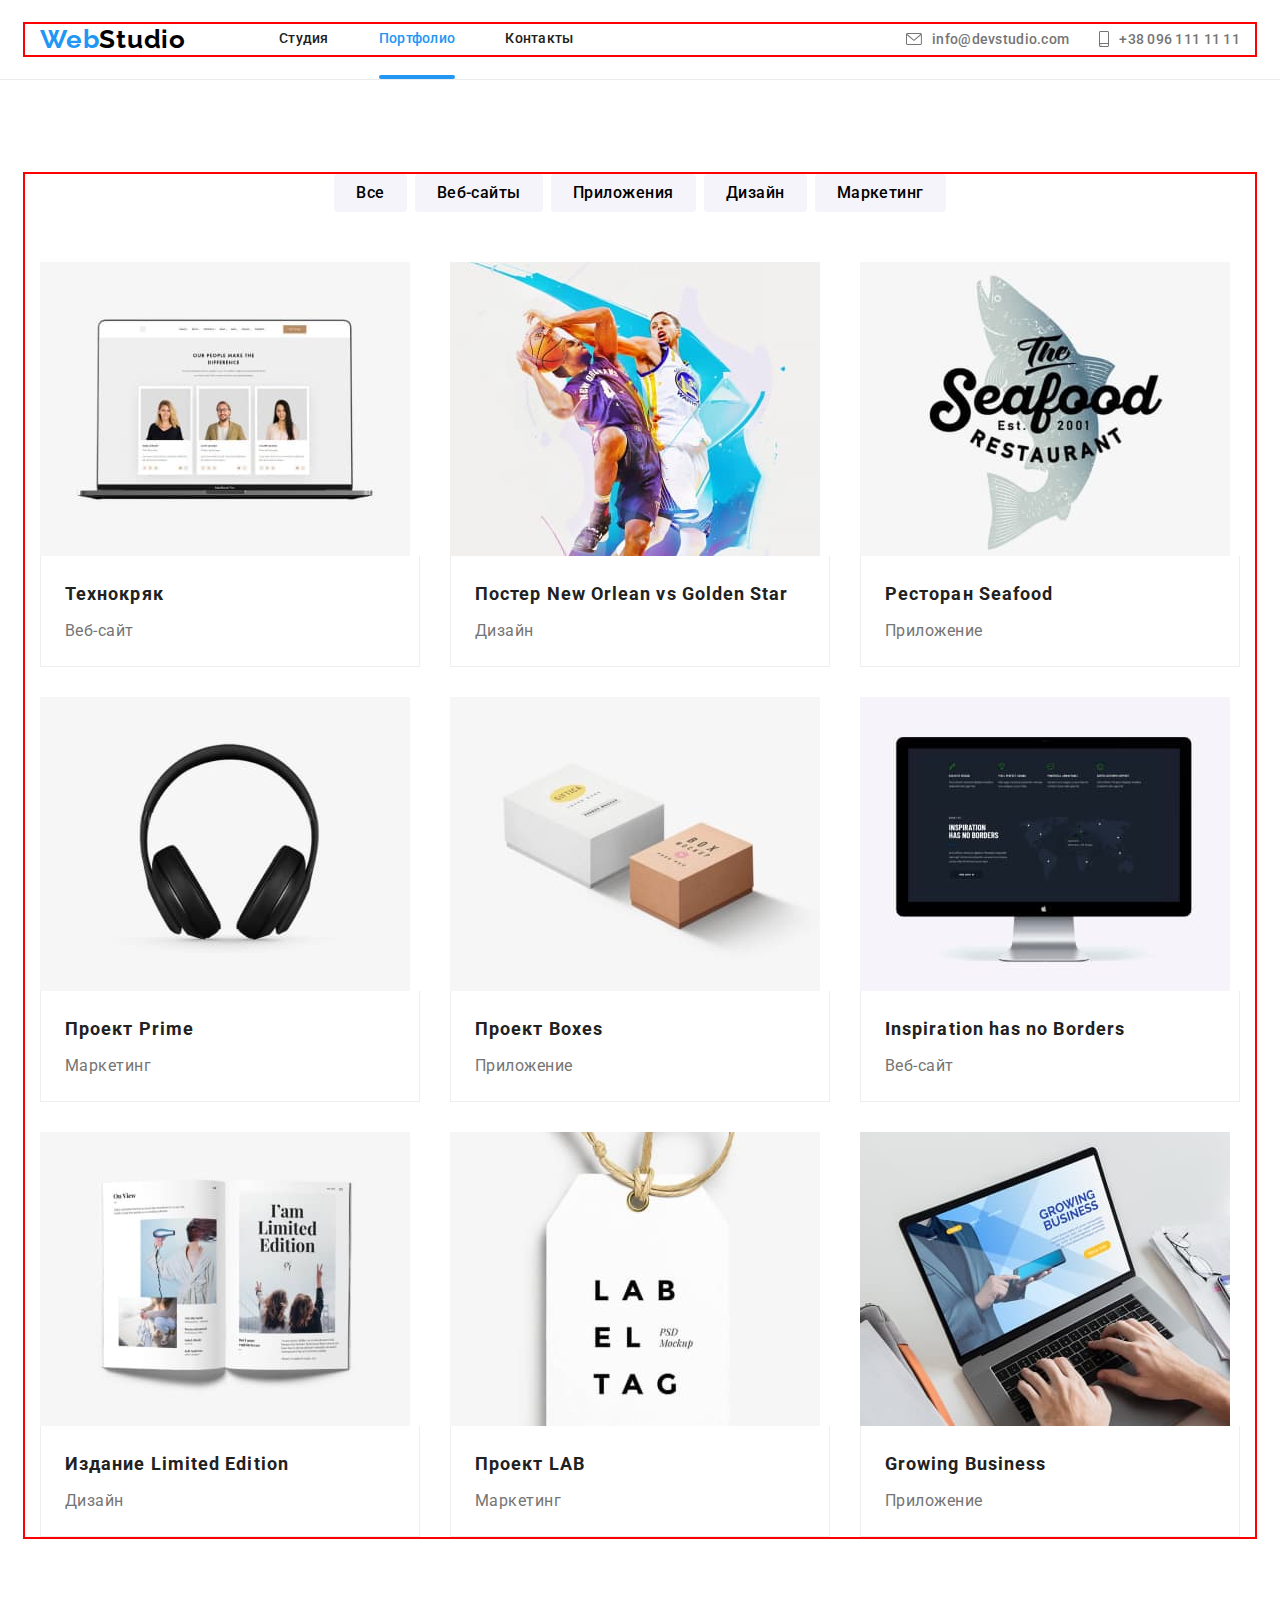
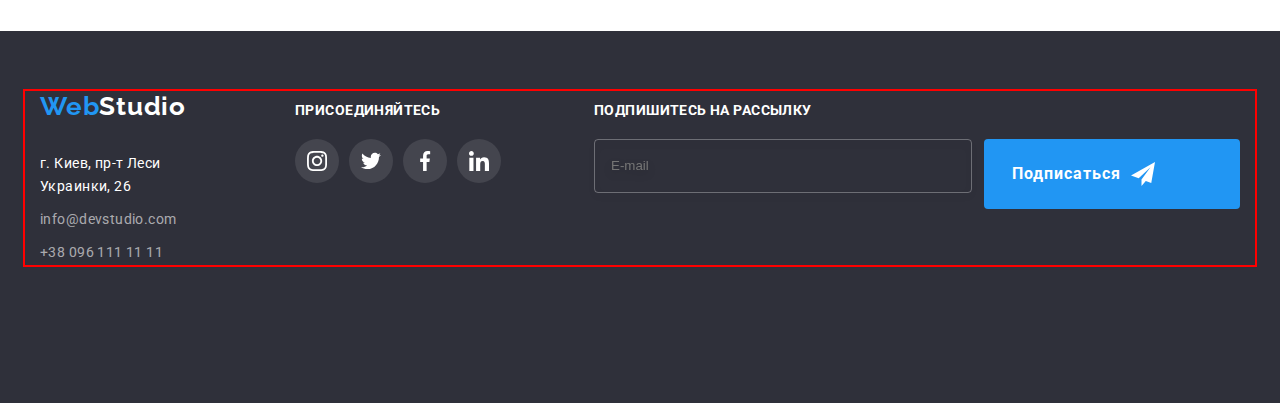
==== portfolio.html @ 2271aadd "mentor" ====
<!DOCTYPE html>
<html lang="ru">
  <head>
    <meta charset="UTF-8" />
    <meta http-equiv="X-UA-Compatible" content="IE=edge" />
    <meta name="viewport" content="width=device-width, initial-scale=1.0" />
    <title>Portfolio</title>
    <link rel="preconnect" href="https://fonts.googleapis.com" />
    <link rel="preconnect" href="https://fonts.gstatic.com" crossorigin />
    <link
      href="https://fonts.googleapis.com/css2?family=Roboto:wght@400;500;700;900&display=swap"
      rel="stylesheet"
    />
    <link
      href="https://fonts.googleapis.com/css2?family=Raleway:wght@700&display=swap"
      rel="stylesheet"
    />
    <link
      rel="stylesheet"
      href="https://cdnjs.cloudflare.com/ajax/libs/modern-normalize/1.1.0/modern-normalize.min.css"
      integrity="sha512-wpPYUAdjBVSE4KJnH1VR1HeZfpl1ub8YT/NKx4PuQ5NmX2tKuGu6U/JRp5y+Y8XG2tV+wKQpNHVUX03MfMFn9Q=="
      crossorigin="anonymous"
      referrerpolicy="no-referrer"
    />
    <link rel="stylesheet" href="./css/main.min.css" />
  </head>

  <body>
    <!-- - - - - - - - - - H E A D E R - - - - - - - - - - -->
    <header class="page-header">
      <div class="container page-header__wrap">
        <a href="" class="link logo page-header__logo">
          Web<span class="page-header__logo--second-color">Studio</span>
        </a>
        <nav class="navigation">
          <ul class="list navigation__list">
            <li class="navigation__list-item">
              <a class="link navigation__link" href="./index.html">Студия</a>
            </li>
            <li class="navigation__list-item">
              <a class="link navigation__link link--current" href="#">Портфолио</a>
            </li>
            <li class="navigation__list-item">
              <a class="link navigation__link" href="">Контакты</a>
            </li>
          </ul>
        </nav>
    
        <ul class="list contact__list">
          <li class="contact__item">
            <a class="link contact__link" href="mailto:info@devstudio.com">
              <svg class="contact__icon" width="16" height="12">
                <use href="./images/icons.svg#envelope-hover"></use>
              </svg>
              info@devstudio.com</a>
          </li>
          <li class="contact__item">
            <a class="link contact__link" href="tel:+380961111111">
              <svg class="contact__icon" width="10" height="16">
                <use href="./images/icons.svg#smartphone"></use>
              </svg>
              +38 096 111 11 11</a>
          </li>
        </ul>
      </div>
    </header>

    <!-- - - - - - - - - - M A I N  C O N T E N T - - - - - - - -  -->

    <main>
       <section class="section">
        <div class="container">
          <h1 class="visually-hidden">Наши проекты</h1>

          <!-- Фильтр -->

          <ul class="list filter filter__position">
            <li class="filter__item">
              <button class="filter__button" type="button">Все</button>
            </li>
            <li class="filter__item">
              <button class="filter__button" type="button">Веб-сайты</button>
            </li>
            <li class="filter__item">
              <button class="filter__button" type="button">Приложения</button>
            </li>
            <li class="filter__item">
              <button class="filter__button" type="button">Дизайн</button>
            </li>
            <li class="filter__item">
              <button class="filter__button" type="button">Маркетинг</button>
            </li>
          </ul>

          <!-- Портфолио -->

          <h2 class="visually-hidden">Портфолио</h2>
          <ul class="list portfolio">
            <li class="portfolio__item">
              <a class="link portfolio__link" href="">
                <div class="portfolio__thumb">
                  <img
                    class="portfolio__img"
                    src="./images/img1-port1.jpg"
                    alt="ноутбук"
                    width="370"
                    height="294"
                  />
                  <p class="portfolio__overlay">
                    "Технокряк это современная площадка распространения
                    коронавируса. Компании используют эту платформу для
                    цифрового шпионажа и атак на защищённые сервера
                    конкурентов."
                  </p>
                </div>

                <div class="portfolio__meta">
                  <h3 class="portfolio__tittle">Технокряк</h3>
                  <p class="portfolio__text">Веб-сайт</p>
                </div>
              </a>
            </li>
            <li class="portfolio__item">
              <a class="link portfolio__link" href="">
                <div class="portfolio__thumb">
                  <img
                    class="portfolio__img"
                    src="./images/img2-port.jpg"
                    alt="два баскетболиста"
                    width="370"
                    height="294"
                  />
                  <p class="portfolio__overlay">
                    "Технокряк это современная площадка распространения
                    коронавируса. Компании используют эту платформу для
                    цифрового шпионажа и атак на защищённые сервера
                    конкурентов."
                  </p>
                </div>
                <div class="portfolio__meta">
                  <h3 class="portfolio__tittle">
                    Постер <span lang="en">New Orlean vs Golden Star</span>
                  </h3>
                  <p class="portfolio__text">Дизайн</p>
                </div>
              </a>
            </li>
            <li class="portfolio__item">
              <a class="link portfolio__link" href="">
                <div class="portfolio__thumb">
                  <img
                    class="portfolio__img"
                    src="./images/img3-port.jpg"
                    alt="логотип ресторана"
                    width="370"
                    height="294"
                  />
                  <p class="portfolio__overlay">
                    "Технокряк это современная площадка распространения
                    коронавируса. Компании используют эту платформу для
                    цифрового шпионажа и атак на защищённые сервера
                    конкурентов."
                  </p>
                </div>
                <div class="portfolio__meta">
                  <h3 class="portfolio__tittle">
                    Ресторан <span lang="en">Seafood</span>
                  </h3>
                  <p class="portfolio__text">Приложение</p>
                </div>
              </a>
            </li>
            <li class="portfolio__item">
              <a class="link portfolio__link" href="">
                <div class="portfolio__thumb">
                  <img
                    class="portfolio__img"
                    src="./images/img4-port.jpg"
                    alt="наушники"
                    width="370"
                    height="294"
                  />
                  <p class="portfolio__overlay">
                    "Технокряк это современная площадка распространения
                    коронавируса. Компании используют эту платформу для
                    цифрового шпионажа и атак на защищённые сервера
                    конкурентов."
                  </p>
                </div>
                <div class="portfolio__meta">
                  <h3 class="portfolio__tittle">
                    Проект <span lang="en">Prime</span>
                  </h3>
                  <p class="portfolio__text">Маркетинг</p>
                </div>
              </a>
            </li>
            <li class="portfolio__item">
              <a class="link portfolio__link" href="">
                <div class="portfolio__thumb">
                  <img
                    class="portfolio__img"
                    src="./images/img5-port.jpg"
                    alt="две коробки"
                    width="370"
                    height="294"
                  />
                  <p class="portfolio__overlay">
                    "Технокряк это современная площадка распространения
                    коронавируса. Компании используют эту платформу для
                    цифрового шпионажа и атак на защищённые сервера
                    конкурентов."
                  </p>
                </div>
                <div class="portfolio__meta">
                  <h3 class="portfolio__tittle">
                    Проект <span lang="en">Boxes</span>
                  </h3>
                  <p class="portfolio__text">Приложение</p>
                </div>
              </a>
            </li>
            <li class="portfolio__item">
              <a class="link portfolio__link" href="">
                <div class="portfolio__thumb">
                  <img
                    class="portfolio__img"
                    src="./images/img6-port.jpg"
                    alt="монитор"
                    width="370"
                    height="294"
                  />
                  <p class="portfolio__overlay">
                    "Технокряк это современная площадка распространения
                    коронавируса. Компании используют эту платформу для
                    цифрового шпионажа и атак на защищённые сервера
                    конкурентов."
                  </p>
                </div>
                <div class="portfolio__meta">
                  <h3 class="portfolio__tittle" lang="en">
                    Inspiration has no Borders
                  </h3>
                  <p class="portfolio__text">Веб-сайт</p>
                </div>
              </a>
            </li>
            <li class="portfolio__item">
              <a class="link portfolio__link" href="">
                <div class="portfolio__thumb">
                  <img
                    class="portfolio__img"
                    src="./images/img7-port.jpg"
                    alt="открытая книга"
                    width="370"
                    height="294"
                  />
                  <p class="portfolio__overlay">
                    "Технокряк это современная площадка распространения
                    коронавируса. Компании используют эту платформу для
                    цифрового шпионажа и атак на защищённые сервера
                    конкурентов."
                  </p>
                </div>
                <div class="portfolio__meta">
                  <h3 class="portfolio__tittle">
                    Издание <span lang="en">Limited Edition</span>
                  </h3>
                  <p class="portfolio__text">Дизайн</p>
                </div>
              </a>
            </li>
            <li class="portfolio__item">
              <a class="link portfolio__link" href="">
                <div class="portfolio__thumb">
                  <img
                    class="portfolio__img"
                    src="./images/img8-port.jpg"
                    alt="картонный лейбл"
                    width="370"
                    height="294"
                  />
                  <p class="portfolio__overlay">
                    "Технокряк это современная площадка распространения
                    коронавируса. Компании используют эту платформу для
                    цифрового шпионажа и атак на защищённые сервера
                    конкурентов."
                  </p>
                </div>
                <div class="portfolio__meta">
                  <h3 class="portfolio__tittle">
                    Проект <span lang="en">LAB</span>
                  </h3>
                  <p class="portfolio__text">Маркетинг</p>
                </div>
              </a>
            </li>
            <li class="portfolio__item">
              <a class="link portfolio__link" href="">
                <div class="portfolio__thumb">
                  <img
                    class="portfolio__img"
                    src="./images/img9-port.jpg"
                    alt="руки работающие на ноутбуке"
                    width="370"
                    height="294"
                  />
                  <p class="portfolio__overlay">
                    "Технокряк это современная площадка распространения
                    коронавируса. Компании используют эту платформу для
                    цифрового шпионажа и атак на защищённые сервера
                    конкурентов."
                  </p>
                </div>
                <div class="portfolio__meta">
                  <h3 class="portfolio__tittle" lang="en">
                    Growing Business
                  </h3>
                  <p class="portfolio__text">Приложение</p>
                </div>
              </a>
            </li>
          </ul>
        </div>
      </section>
    </main>

    <!-- - - - - - - - - - F O O T E R - - - - - - - - - - -->
    <footer class="page-footer">
      <div class="container address-social__wrap">
        <div>
          <a class="link logo page-footer__logo" href="">
            Web<span class="page-footer__logo--second-color">Studio</span></a>
          <address class="address">
            <ul class="list">
              <li class="address__map address__item">
                <a class="link address__link" href="https://goo.gl/maps/CRVdqRHMDYzXewq58" target="_blank"
                  rel="noopener noreferrer">
                  г. Киев, пр-т Леси Украинки, 26</a>
              </li>
              <li class="address__contact address__item">
                <a class="link address__link" href="mailto:info@devstudio.com">info@devstudio.com</a>
              </li>
              <li class="address__contact address__item">
                <a class="link address__link" href="tel:+380961111111">+38 096 111 11 11</a>
              </li>
            </ul>
          </address>
        </div>

        <div class="social social__wrap">
          <h2 class="social__tittle">присоединяйтесь</h2>
          <ul class="list social-list">
            <li class="social-list__item">
              <a href="#" class="social-list__link social__link--footer-bg-color">
                <svg class="social-list__footer-icon" width="20" height="20">
                  <use href="./images/icons.svg#instagram"></use>
                </svg>
              </a>
            </li>
            <li class="social-list__item">
              <a href="#" class="social-list__link social__link--footer-bg-color">
                <svg class="social-list__footer-icon" width="20" height="20">
                  <use href="./images/icons.svg#twitter"></use>
                </svg>
              </a>
            </li>
            <li class="social-list__item">
              <a href="#" class="social-list__link social__link--footer-bg-color">
                <svg class="social-list__footer-icon" width="20" height="20">
                  <use href="./images/icons.svg#facebook"></use>
                </svg>
              </a>
            </li>
            <li class="social-list__item">
              <a href="#" class="social-list__link social__link--footer-bg-color">
                <svg class="social-list__footer-icon" width="20" height="20">
                  <use href="./images/icons.svg#linkedin"></use>
                </svg>
              </a>
            </li>
          </ul>
        </div>
        <div class="newsletter">
          <p class="newsletter__text">Подпишитесь на рассылку</p>
          <form action="#">
            <div class="newsletter__wrap">
              <input
                type="text"
                class="newsletter__input"
                name="footer-email"
                placeholder="E-mail"
              />
              <div class="newsletter__link-container">
                <a href="" class="link newsletter__link">
                  Подписаться
                  <svg class="newsletter__icon" width="24" height="24">
                    <use href="./images/icons.svg#icon-send"></use>
                  </svg>
                </a>
              </div>
            </div>
          </form>
        </div>
      </div>
    </footer>
  </body>
</html>
---- css/main.min.css ----
:root{--title-text-color: #212121;--main-text-color: #757575;--second-text-color: #ffffff;--accent-color: #2196f3}h1,h2,h3,h4,h5,h6,p{margin:0}ul{margin:0;padding:0}body{margin:0;padding:0;color:var(--main-text-color);font-family:"Roboto", sans-serif}.container{padding:0px 15px;margin:0 auto;width:100%;outline:2px solid red}@media screen and (min-width: 480px){.container{width:480px}}@media screen and (min-width: 768px){.container{width:768px}}@media screen and (min-width: 1200px){.container{width:1200px}}.list{list-style:none}.link{text-decoration:none}.section{padding:94px 0}.visually-hidden{position:absolute;width:1px;height:1px;margin:-1px;border:0;padding:0;white-space:nowrap;clip-path:inset(100%);clip:rect(0 0 0 0);overflow:hidden}.page-header{border-bottom:1px solid #ececec;padding-top:24px;padding-bottom:24px}@media screen and (min-width: 768px){.page-header__logo{margin-right:88px}}@media screen and (min-width: 1200px){.page-header__logo{margin-right:93px}}.page-header__logo--second-color{color:#000000}.navigation{display:none}@media screen and (min-width: 768px){.navigation{display:block}}.navigation__list{display:flex}.page-header__wrap{display:flex;align-items:center;justify-content:space-between}.navigation__link{display:flex;font-style:normal;font-weight:500;font-size:14px;line-height:1.14;letter-spacing:0.02em;color:var(--title-text-color);transition-property:color;transition-duration:250ms;transition-timing-function:cubic-bezier(0.4, 0, 0.2, 1)}.navigation__link:hover,.navigation__link:focus{color:var(--accent-color)}.link--current{position:relative;color:var(--accent-color)}.link--current::after{position:absolute;display:inline-block;content:"";width:100%;height:4px;top:44px;background-color:var(--accent-color);border-radius:2px}.navigation__list-item{margin-right:50px}.navigation__list-item:last-child{margin-right:0}.navigation__list-item:last-child:focus{color:var(--accent-color)}.contact__list{display:none;margin-left:auto}@media screen and (min-width: 768px){.contact__list{display:block}}@media screen and (min-width: 1200px){.contact__list{display:flex}}.contact__link{display:flex;align-items:center;font-style:normal;font-weight:500;font-size:14px;line-height:1.4;letter-spacing:0.02em;color:var(--main-text-color);fill:var(--main-text-color);transition-property:color, fill;transition-duration:250ms;transition-timing-function:cubic-bezier(0.4, 0, 0.2, 1)}.contact__link:hover,.contact__link:focus{fill:var(--accent-color);color:var(--accent-color)}@media screen and (min-width: 768px) and (max-width: 1199px){.contact__item:not(:last-child){margin-bottom:12px}}@media screen and (min-width: 1200px){.contact__item:not(:last-child){margin-right:30px}}.contact__icon{margin-right:10px}@media screen and (min-width: 768px){.page-header__button{display:none}}.hero{height:600px;max-width:1600px;margin:auto;background-image:linear-gradient(0deg, rgba(0,0,0,0.2), rgba(0,0,0,0.2)),url(../images/background.jpg);background-color:#c4c4c4;background-repeat:no-repeat;background-position:center;background-size:cover;padding-top:200px;padding-bottom:200px}.hero__tittle{font-weight:900;font-size:44px;line-height:1.36;text-align:center;letter-spacing:0.06em;text-transform:uppercase;color:var(--second-text-color)}.hero__button{display:block;margin:30px auto 0;padding:10px 32px;min-width:200px;font-family:inherit;font-weight:700;font-size:16px;line-height:1.87;align-items:center;text-align:center;letter-spacing:0.06em;background:#2196f3;color:var(--second-text-color);cursor:pointer;border-radius:4px;border-color:transparent}.values{padding-bottom:0}@media screen and (min-width: 768px){.values__list{margin-top:-30px;margin-left:-30px;display:flex;flex-wrap:wrap}}@media screen and (max-width: 767px){.values__item:not(:last-child){margin-bottom:30px}}@media screen and (min-width: 768px){.values__item{margin-top:30px;margin-left:30px;flex-basis:calc(100% / 2 - 30px)}}@media screen and (min-width: 1200px){.values__item{flex-basis:calc(100% / 4 - 30px)}}.values__icon-container{display:flex;justify-content:center;align-items:center;width:100%;height:120px;margin-bottom:30px;background-color:#f5f4fa;border-radius:4px}.values__item-tittle{margin-bottom:10px;font-weight:700;font-size:14px;line-height:1.14;letter-spacing:0.03em;text-transform:uppercase;color:var(--title-text-color)}.values__text{font-size:14px;line-height:1.71;letter-spacing:0.03em;color:var(--main-text-color)}.about__img{display:block}.about__tittle{margin:0 auto 50px}.about__list{display:flex}.about__list .about__item+.about__item{margin-left:30px}.about__thumb{position:relative}.about__tittle-wrap{position:absolute;width:370px;height:70px;bottom:0;background-color:rgba(47,48,58,0.8)}.about__item-tittle{margin:27px auto;font-weight:700;font-size:14px;line-height:1.14;text-align:center;letter-spacing:0.03em;text-transform:uppercase;color:#ffffff}.team{background:#f5f4fa}.team__tittle{margin:0 auto 50px}.team__list{display:flex}.team__list .team__item+.team__item{margin-left:30px}.team__item{border-bottom:1px solid transparent;border-radius:0 0 4px 4px;background:#ffffff;box-shadow:0px 1px 3px rgba(0,0,0,0.12),0px 1px 1px rgba(0,0,0,0.14),0px 2px 1px rgba(0,0,0,0.2)}.team__img{display:block}.team__item-tittle{margin-bottom:10px;font-weight:500;font-size:16px;line-height:1.18;text-align:center;letter-spacing:0.03em;color:var(--title-text-color)}.team__meta-wrap{padding-top:30px;padding-bottom:30px}.team__item-text{margin-bottom:16px;font-size:16px;line-height:1.18;text-align:center;letter-spacing:0.03em;color:var(--main-text-color)}.social-list__link:hover,.social-list__link:focus{background-color:var(--accent-color);fill:#ffffff}.social-list__team-icon{fill:#afb1b8}.social-list__link:hover .social-list__team-icon,.social-list__link:focus .social-list__team-icon{fill:#ffffff}.clients__tittle{margin:0 auto 50px}.clients__list{display:flex;flex-wrap:wrap;margin:-15px}.clients__item{flex-basis:calc(100% / 2 - 30px);height:92px;margin:15px}@media screen and (min-width: 768px){.clients__item{flex-basis:calc(100% / 3 - 30px)}}@media screen and (min-width: 1200px){.clients__item{flex-basis:calc(100% / 6 - 30px)}}.clients__link{display:flex;justify-content:center;align-items:center;width:100%;height:100%;border:1px solid #afb1b8;border-radius:4px;fill:#afb1b8;transition-property:fill, border-color;transition-duration:250ms;transition-timing-function:cubic-bezier(0.4, 0, 0.2, 1)}.clients__link:hover,.clients__link:focus{border-color:var(--accent-color);fill:var(--accent-color)}.page-footer{padding:60px 0;height:252px;background-color:#2f303a}.page-footer__logo{margin-bottom:30px}.page-footer__logo--second-color{color:var(--second-text-color)}.address{font-style:normal}.address-social__wrap{display:flex;align-items:baseline}.address__link{color:inherit}.address__map{font-weight:normal;font-size:14px;line-height:1.71;letter-spacing:0.03em;color:var(--second-text-color)}.address__contact{font-weight:normal;font-size:14px;line-height:1.71;letter-spacing:0.03em;color:rgba(255,255,255,0.6)}.address__item:not(:last-child){margin-bottom:9px}.social__wrap{margin-left:70px;margin-right:93px}.social__tittle{margin-bottom:20px;font-weight:700;font-size:14px;line-height:1.14;letter-spacing:0.03em;text-transform:uppercase;color:var(--second-text-color)}.social-list__link:hover,.social-list__link:focus{background-color:var(--accent-color)}.social__link--footer-bg-color{background-color:rgba(255,255,255,0.1)}.social-list__footer-icon{fill:#ffffff}.newsletter__text{margin-bottom:20px;font-weight:700;font-size:14px;line-height:1.14;letter-spacing:0.03em;text-transform:uppercase;color:var(--second-text-color)}.newsletter__wrap{display:flex}.newsletter__input{width:358px;height:50px;padding-left:16px;color:var(--second-text-color);border:1px solid rgba(255,255,255,0.3);filter:drop-shadow(0px 4px 4px rgba(0,0,0,0.15));border-radius:4px;background-color:transparent;outline:none}.newsletter__input:focus{border-color:var(--accent-color)}.newsletter__input:focus::placeholder{font-size:16px;line-height:1.25;color:rgba(255,255,255,0.6)}.newsletter__link{display:flex;align-items:center;width:200px;height:50px;padding:10px 28px;margin-left:12px;transition:transform 250ms cubic-bezier(0.4, 0, 0.2, 1);font-weight:bold;font-size:16px;line-height:1.87px;letter-spacing:0.06em;color:var(--second-text-color);background:var(--accent-color);border-radius:4px;border-color:transparent;cursor:pointer}.newsletter__link:hover,.newsletter__link:focus{box-shadow:0px 4px 4px rgba(0,0,0,0.15);border-color:var(--accent-color)}.newsletter__icon{fill:#ffffff;margin-left:10px}.backdrop{position:fixed;top:0;left:0;min-width:100%;min-height:100%;background-color:rgba(0,0,0,0.2);transition:opacity 250ms cubic-bezier(0.4, 0, 0.2, 1),visibility 250ms cubic-bezier(0.4, 0, 0.2, 1)}.modal{position:absolute;left:50%;top:50%;width:528px;min-height:581px;padding:40px;background-color:#ffffff;box-shadow:0px 1px 3px rgba(0,0,0,0.12),0px 1px 1px rgba(0,0,0,0.14),0px 2px 1px rgba(0,0,0,0.2);border-radius:4px;transition:transform 250ms cubic-bezier(0.4, 0, 0.2, 1);transform:translate(-50%, -50%)}.is-hidden{visibility:hidden;opacity:0;pointer-events:none}.backdrop.is-hidden .modal{transform:scale(-0.5);transition:transform 250ms cubic-bezier(0.4, 0, 0.2, 1)}.modal__close-button{position:absolute;top:8px;right:8px;display:flex;align-items:center;justify-content:center;width:30px;height:30px;border:1px solid rgba(0,0,0,0.1);border-radius:50%;background-color:transparent;cursor:pointer;transition-property:fill;transition-duration:250ms;transition-timing-function:cubic-bezier(0.4, 0, 0.2, 1)}.modal__close-button:hover .modal__close-icon,.modal__close-button:focus .modal__close-icon{fill:var(--accent-color)}.modal__tittle{margin-bottom:12px;font-weight:700;font-size:20px;line-height:1.15;text-align:center;letter-spacing:0.03em;color:var(--title-text-color)}.modal__field-wrap{margin-bottom:10px}.modal__input{width:100%;height:40px;padding:0 10px 0 42px;border:1px solid rgba(33,33,33,0.2);border-radius:4px;font-size:12px;line-height:1.16;letter-spacing:0.01em;color:var(--main-text-color);outline:none;transition:border-color 250ms cubic-bezier(0.4, 0, 0.2, 1)}.modal__input:focus{border-color:var(--accent-color)}.modal__input:focus+.modal__input-icon{fill:var(--accent-color)}.modal__input-wrap{position:relative}.modal__label{display:block;margin-bottom:4px;font-size:12px;line-height:1.16;letter-spacing:0.01em;color:var(--main-text-color)}.modal__input-icon{position:absolute;display:block;top:50%;left:15px;transform:translateY(-50%);transition:fill 250ms cubic-bezier(0.4, 0, 0.2, 1)}.modal__comments{height:120px;width:100%;margin-bottom:10px;padding:12px 16px;border:1px solid rgba(33,33,33,0.2);border-radius:4px;resize:none;outline:none;transition:border-color 250ms cubic-bezier(0.4, 0, 0.2, 1)}.modal__comments:focus{border-color:var(--accent-color)}.modal__comments::placeholder{font-size:12px;line-height:1.16;letter-spacing:0.01em;color:rgba(117,117,117,0.5)}.modal__checkbox-wrap{display:flex;align-items:center;justify-content:center}.modal__checkbox:focus+.modal__checkbox-text .modal__custom-checkbox{border-color:var(--accent-color)}.modal__custom-checkbox{display:flex;align-items:center;justify-content:center;margin-right:8px;width:16px;height:15px;border:2px solid var(--title-text-color);border-radius:2px}.modal__custom-icon{fill:var(--second-text-color)}.modal__checkbox-text{display:flex;align-items:center;justify-content:center;font-size:14px;line-height:1.71px;letter-spacing:0.03em;color:var(--main-text-color)}.modal__checkbox:checked+.modal__checkbox-text .modal__custom-checkbox{background-color:var(--accent-color);border:none}.modal__policy-link{cursor:pointer;color:var(--accent-color)}.modal__submit-button{display:block;width:200px;height:50px;padding:0 10px;margin:30px auto 0;font-weight:700;font-size:16px;line-height:1.87;text-align:center;letter-spacing:0.06em;color:var(--second-text-color);background:var(--accent-color);border-color:transparent;cursor:pointer;border-radius:4px;transition:background-color 250ms cubic-bezier(0.4, 0, 0.2, 1),box-shadow 250ms cubic-bezier(0.4, 0, 0.2, 1)}.modal__submit-button:hover,.modal__submit-button:focus{box-shadow:0px 4px 4px rgba(0,0,0,0.15)}.filter{display:flex;justify-content:center}.filter .filter__item+.filter__item{margin-left:8px}.filter__position{margin-bottom:50px}.filter__button{padding:6px 22px;font-family:inherit;font-weight:500;font-size:16px;line-height:1.62;text-align:center;letter-spacing:0.03em;background-color:#f5f4fa;cursor:pointer;border:transparent;border-radius:4px;transition-property:color, background-color, box-shadow;transition-duration:250ms;transition-timing-function:cubic-bezier(0.4, 0, 0.2, 1)}.filter__button:hover,.filter__button:focus{color:#ffffff;background-color:var(--accent-color);box-shadow:0px 3px 1px rgba(0,0,0,0.1),0px 1px 2px rgba(0,0,0,0.08),0px 2px 2px rgba(0,0,0,0.12)}.portfolio{display:flex;flex-wrap:wrap;margin-left:-30px;margin-top:-30px}.portfolio__link{display:block;transition-property:box-shadow;transition-duration:250ms;transition-timing-function:cubic-bezier(0.4, 0, 0.2, 1)}.portfolio__link:hover,.portfolio__link:focus{box-shadow:0px 1px 1px rgba(0,0,0,0.12),0px 4px 4px rgba(0,0,0,0.06),1px 4px 6px rgba(0,0,0,0.16)}.portfolio__thumb{position:relative;overflow:hidden}.portfolio__item{flex-basis:calc((100% - 3 * 30px) / 3);margin-left:30px;margin-top:30px}.portfolio__overlay{position:absolute;padding:63px 24px;width:370px;height:294px;top:0;left:0;background-color:rgba(33,150,243,0.9);font-size:18px;line-height:1.56;letter-spacing:0.03em;color:#ffffff;transition-property:opacity, transform;transition-duration:250ms;transition-timing-function:cubic-bezier(0.4, 0, 0.2, 1);transform:translateY(100%);opacity:0}.portfolio__link:hover .portfolio__overlay,.portfolio__link:focus .portfolio__overlay{transform:translateY(0);opacity:1;transition:transform 250ms cubic-bezier(0.4, 0, 0.2, 1)}.portfolio__img{display:block}.portfolio__tittle{margin-bottom:4px;font-weight:700;font-size:18px;line-height:2;letter-spacing:0.06em;color:var(--title-text-color)}.portfolio__text{font-size:16px;line-height:1.87;letter-spacing:0.03em;color:var(--main-text-color)}.portfolio__meta{padding:20px 24px;border-right:1px solid #eeeeee;border-bottom:1px solid #eeeeee;border-left:1px solid #eeeeee}.logo{display:block;font-family:Raleway;font-style:normal;font-weight:700;font-size:26px;line-height:1.19;letter-spacing:0.03em;color:var(--accent-color)}.tittle{display:block;font-weight:700;font-size:36px;line-height:1.16;text-align:center;letter-spacing:0.03em;color:var(--title-text-color)}.social-list{display:flex;justify-content:center}.social-list__item{width:44px;height:44px}.social-list__item+.social-list__item{margin-left:10px}.social-list__link{display:flex;justify-content:center;align-items:center;width:100%;height:100%;border-radius:50%;transition-property:background-color, color;transition-duration:250ms;transition-timing-function:cubic-bezier(0.4, 0, 0.2, 1)}
/*# sourceMappingURL=main.min.css.map */
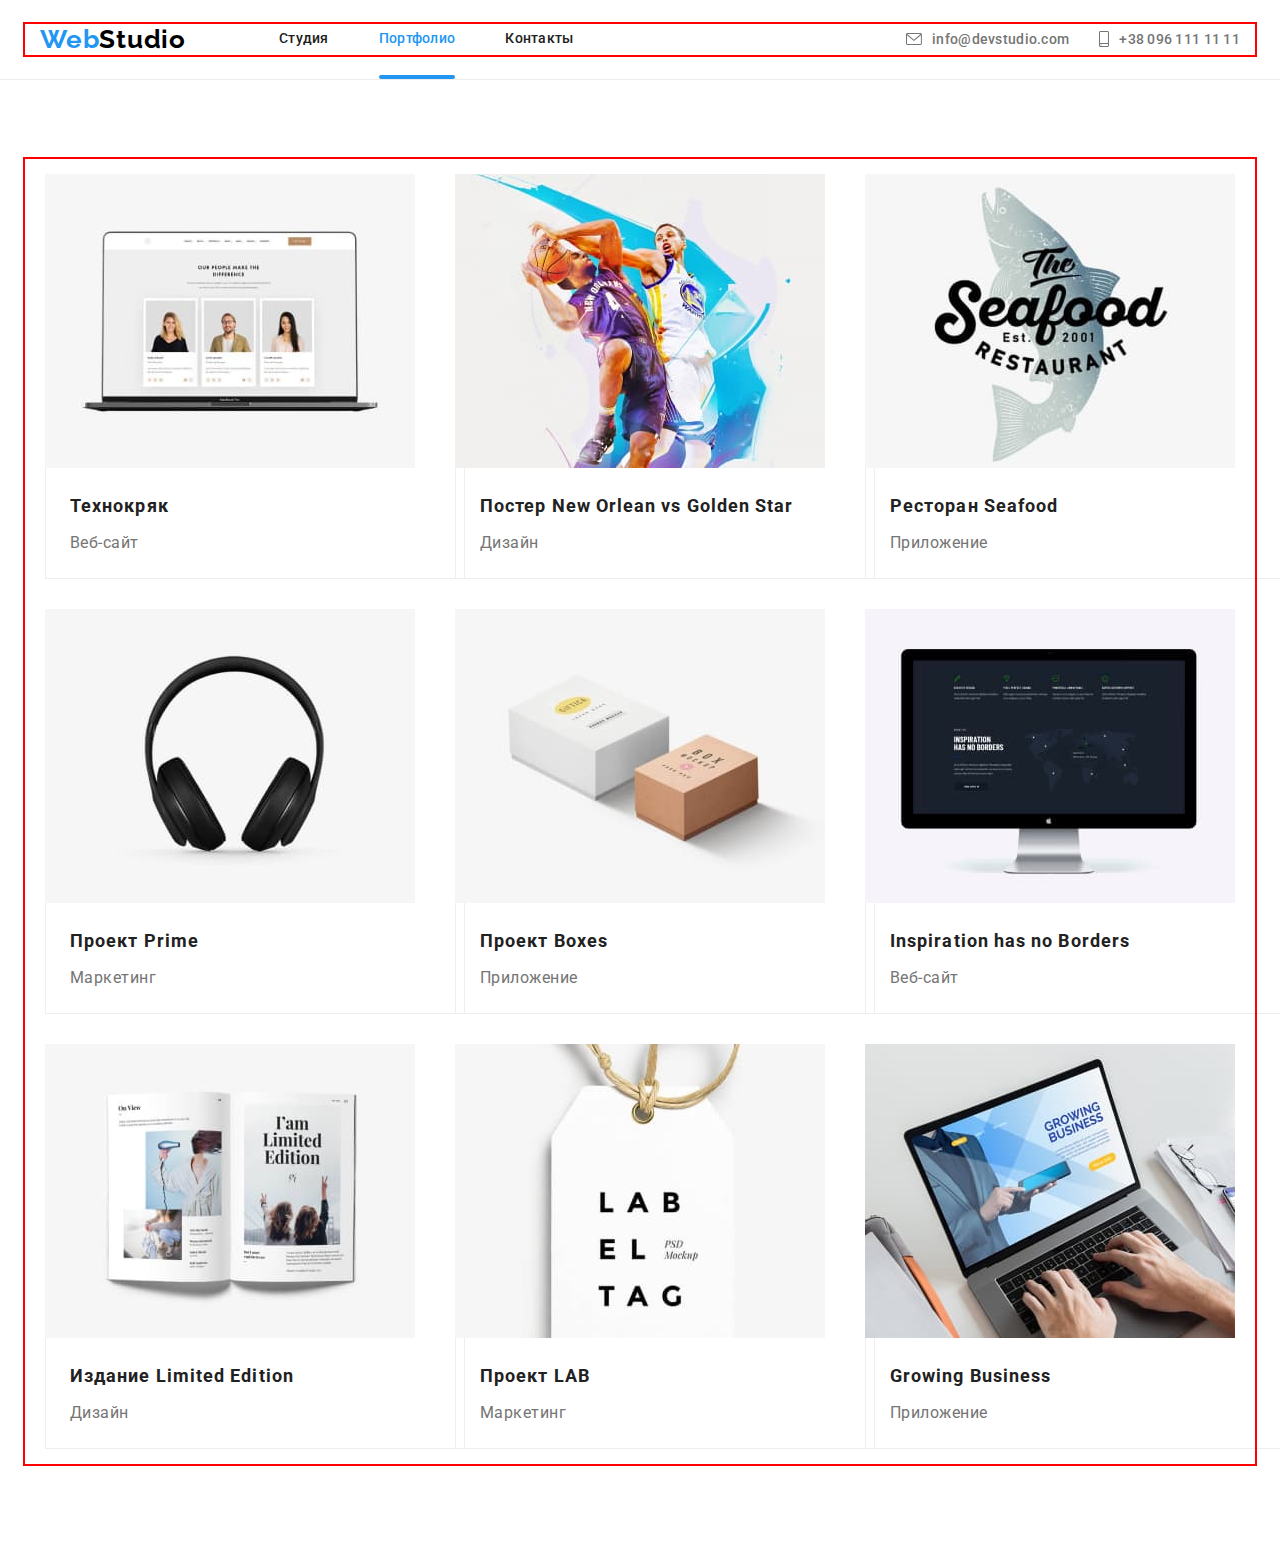
==== commit 5319d410: "portfolio" ====
--- a/portfolio.html
+++ b/portfolio.html
@@ -74,7 +74,7 @@
 
           <!-- Фильтр -->
 
-          <ul class="list filter filter__position">
+          <!-- <ul class="list filter filter__position">
             <li class="filter__item">
               <button class="filter__button" type="button">Все</button>
             </li>
@@ -90,7 +90,7 @@
             <li class="filter__item">
               <button class="filter__button" type="button">Маркетинг</button>
             </li>
-          </ul>
+          </ul> -->
 
           <!-- Портфолио -->
 
@@ -100,7 +100,7 @@
               <a class="link portfolio__link" href="">
                 <div class="portfolio__thumb">
                   <img
-                    class="portfolio__img"
+                    class="portfolio__img img"
                     src="./images/img1-port1.jpg"
                     alt="ноутбук"
                     width="370"
@@ -124,7 +124,7 @@
               <a class="link portfolio__link" href="">
                 <div class="portfolio__thumb">
                   <img
-                    class="portfolio__img"
+                    class="portfolio__img img"
                     src="./images/img2-port.jpg"
                     alt="два баскетболиста"
                     width="370"
@@ -149,7 +149,7 @@
               <a class="link portfolio__link" href="">
                 <div class="portfolio__thumb">
                   <img
-                    class="portfolio__img"
+                    class="portfolio__img img"
                     src="./images/img3-port.jpg"
                     alt="логотип ресторана"
                     width="370"
@@ -174,7 +174,7 @@
               <a class="link portfolio__link" href="">
                 <div class="portfolio__thumb">
                   <img
-                    class="portfolio__img"
+                    class="portfolio__img img"
                     src="./images/img4-port.jpg"
                     alt="наушники"
                     width="370"
@@ -199,7 +199,7 @@
               <a class="link portfolio__link" href="">
                 <div class="portfolio__thumb">
                   <img
-                    class="portfolio__img"
+                    class="portfolio__img img"
                     src="./images/img5-port.jpg"
                     alt="две коробки"
                     width="370"
@@ -224,7 +224,7 @@
               <a class="link portfolio__link" href="">
                 <div class="portfolio__thumb">
                   <img
-                    class="portfolio__img"
+                    class="portfolio__img img"
                     src="./images/img6-port.jpg"
                     alt="монитор"
                     width="370"
@@ -249,7 +249,7 @@
               <a class="link portfolio__link" href="">
                 <div class="portfolio__thumb">
                   <img
-                    class="portfolio__img"
+                    class="portfolio__img img"
                     src="./images/img7-port.jpg"
                     alt="открытая книга"
                     width="370"
@@ -274,7 +274,7 @@
               <a class="link portfolio__link" href="">
                 <div class="portfolio__thumb">
                   <img
-                    class="portfolio__img"
+                    class="portfolio__img img"
                     src="./images/img8-port.jpg"
                     alt="картонный лейбл"
                     width="370"
@@ -299,7 +299,7 @@
               <a class="link portfolio__link" href="">
                 <div class="portfolio__thumb">
                   <img
-                    class="portfolio__img"
+                    class="portfolio__img img"
                     src="./images/img9-port.jpg"
                     alt="руки работающие на ноутбуке"
                     width="370"
@@ -326,7 +326,7 @@
     </main>
 
     <!-- - - - - - - - - - F O O T E R - - - - - - - - - - -->
-    <footer class="page-footer">
+    <!-- <footer class="page-footer">
       <div class="container address-social__wrap">
         <div>
           <a class="link logo page-footer__logo" href="">
@@ -403,6 +403,6 @@
           </form>
         </div>
       </div>
-    </footer>
+    </footer> -->
   </body>
 </html>
--- a/css/main.min.css
+++ b/css/main.min.css
@@ -1,2 +1,2 @@
-:root{--title-text-color: #212121;--main-text-color: #757575;--second-text-color: #ffffff;--accent-color: #2196f3}h1,h2,h3,h4,h5,h6,p{margin:0}ul{margin:0;padding:0}body{margin:0;padding:0;color:var(--main-text-color);font-family:"Roboto", sans-serif}.container{padding:0px 15px;margin:0 auto;width:100%;outline:2px solid red}@media screen and (min-width: 480px){.container{width:480px}}@media screen and (min-width: 768px){.container{width:768px}}@media screen and (min-width: 1200px){.container{width:1200px}}.list{list-style:none}.link{text-decoration:none}.section{padding:94px 0}.visually-hidden{position:absolute;width:1px;height:1px;margin:-1px;border:0;padding:0;white-space:nowrap;clip-path:inset(100%);clip:rect(0 0 0 0);overflow:hidden}.page-header{border-bottom:1px solid #ececec;padding-top:24px;padding-bottom:24px}@media screen and (min-width: 768px){.page-header__logo{margin-right:88px}}@media screen and (min-width: 1200px){.page-header__logo{margin-right:93px}}.page-header__logo--second-color{color:#000000}.navigation{display:none}@media screen and (min-width: 768px){.navigation{display:block}}.navigation__list{display:flex}.page-header__wrap{display:flex;align-items:center;justify-content:space-between}.navigation__link{display:flex;font-style:normal;font-weight:500;font-size:14px;line-height:1.14;letter-spacing:0.02em;color:var(--title-text-color);transition-property:color;transition-duration:250ms;transition-timing-function:cubic-bezier(0.4, 0, 0.2, 1)}.navigation__link:hover,.navigation__link:focus{color:var(--accent-color)}.link--current{position:relative;color:var(--accent-color)}.link--current::after{position:absolute;display:inline-block;content:"";width:100%;height:4px;top:44px;background-color:var(--accent-color);border-radius:2px}.navigation__list-item{margin-right:50px}.navigation__list-item:last-child{margin-right:0}.navigation__list-item:last-child:focus{color:var(--accent-color)}.contact__list{display:none;margin-left:auto}@media screen and (min-width: 768px){.contact__list{display:block}}@media screen and (min-width: 1200px){.contact__list{display:flex}}.contact__link{display:flex;align-items:center;font-style:normal;font-weight:500;font-size:14px;line-height:1.4;letter-spacing:0.02em;color:var(--main-text-color);fill:var(--main-text-color);transition-property:color, fill;transition-duration:250ms;transition-timing-function:cubic-bezier(0.4, 0, 0.2, 1)}.contact__link:hover,.contact__link:focus{fill:var(--accent-color);color:var(--accent-color)}@media screen and (min-width: 768px) and (max-width: 1199px){.contact__item:not(:last-child){margin-bottom:12px}}@media screen and (min-width: 1200px){.contact__item:not(:last-child){margin-right:30px}}.contact__icon{margin-right:10px}@media screen and (min-width: 768px){.page-header__button{display:none}}.hero{height:600px;max-width:1600px;margin:auto;background-image:linear-gradient(0deg, rgba(0,0,0,0.2), rgba(0,0,0,0.2)),url(../images/background.jpg);background-color:#c4c4c4;background-repeat:no-repeat;background-position:center;background-size:cover;padding-top:200px;padding-bottom:200px}.hero__tittle{font-weight:900;font-size:44px;line-height:1.36;text-align:center;letter-spacing:0.06em;text-transform:uppercase;color:var(--second-text-color)}.hero__button{display:block;margin:30px auto 0;padding:10px 32px;min-width:200px;font-family:inherit;font-weight:700;font-size:16px;line-height:1.87;align-items:center;text-align:center;letter-spacing:0.06em;background:#2196f3;color:var(--second-text-color);cursor:pointer;border-radius:4px;border-color:transparent}.values{padding-bottom:0}@media screen and (min-width: 768px){.values__list{margin-top:-30px;margin-left:-30px;display:flex;flex-wrap:wrap}}@media screen and (max-width: 767px){.values__item:not(:last-child){margin-bottom:30px}}@media screen and (min-width: 768px){.values__item{margin-top:30px;margin-left:30px;flex-basis:calc(100% / 2 - 30px)}}@media screen and (min-width: 1200px){.values__item{flex-basis:calc(100% / 4 - 30px)}}.values__icon-container{display:flex;justify-content:center;align-items:center;width:100%;height:120px;margin-bottom:30px;background-color:#f5f4fa;border-radius:4px}.values__item-tittle{margin-bottom:10px;font-weight:700;font-size:14px;line-height:1.14;letter-spacing:0.03em;text-transform:uppercase;color:var(--title-text-color)}.values__text{font-size:14px;line-height:1.71;letter-spacing:0.03em;color:var(--main-text-color)}.about__img{display:block}.about__tittle{margin:0 auto 50px}.about__list{display:flex}.about__list .about__item+.about__item{margin-left:30px}.about__thumb{position:relative}.about__tittle-wrap{position:absolute;width:370px;height:70px;bottom:0;background-color:rgba(47,48,58,0.8)}.about__item-tittle{margin:27px auto;font-weight:700;font-size:14px;line-height:1.14;text-align:center;letter-spacing:0.03em;text-transform:uppercase;color:#ffffff}.team{background:#f5f4fa}.team__tittle{margin:0 auto 50px}.team__list{display:flex}.team__list .team__item+.team__item{margin-left:30px}.team__item{border-bottom:1px solid transparent;border-radius:0 0 4px 4px;background:#ffffff;box-shadow:0px 1px 3px rgba(0,0,0,0.12),0px 1px 1px rgba(0,0,0,0.14),0px 2px 1px rgba(0,0,0,0.2)}.team__img{display:block}.team__item-tittle{margin-bottom:10px;font-weight:500;font-size:16px;line-height:1.18;text-align:center;letter-spacing:0.03em;color:var(--title-text-color)}.team__meta-wrap{padding-top:30px;padding-bottom:30px}.team__item-text{margin-bottom:16px;font-size:16px;line-height:1.18;text-align:center;letter-spacing:0.03em;color:var(--main-text-color)}.social-list__link:hover,.social-list__link:focus{background-color:var(--accent-color);fill:#ffffff}.social-list__team-icon{fill:#afb1b8}.social-list__link:hover .social-list__team-icon,.social-list__link:focus .social-list__team-icon{fill:#ffffff}.clients__tittle{margin:0 auto 50px}.clients__list{display:flex;flex-wrap:wrap;margin:-15px}.clients__item{flex-basis:calc(100% / 2 - 30px);height:92px;margin:15px}@media screen and (min-width: 768px){.clients__item{flex-basis:calc(100% / 3 - 30px)}}@media screen and (min-width: 1200px){.clients__item{flex-basis:calc(100% / 6 - 30px)}}.clients__link{display:flex;justify-content:center;align-items:center;width:100%;height:100%;border:1px solid #afb1b8;border-radius:4px;fill:#afb1b8;transition-property:fill, border-color;transition-duration:250ms;transition-timing-function:cubic-bezier(0.4, 0, 0.2, 1)}.clients__link:hover,.clients__link:focus{border-color:var(--accent-color);fill:var(--accent-color)}.page-footer{padding:60px 0;height:252px;background-color:#2f303a}.page-footer__logo{margin-bottom:30px}.page-footer__logo--second-color{color:var(--second-text-color)}.address{font-style:normal}.address-social__wrap{display:flex;align-items:baseline}.address__link{color:inherit}.address__map{font-weight:normal;font-size:14px;line-height:1.71;letter-spacing:0.03em;color:var(--second-text-color)}.address__contact{font-weight:normal;font-size:14px;line-height:1.71;letter-spacing:0.03em;color:rgba(255,255,255,0.6)}.address__item:not(:last-child){margin-bottom:9px}.social__wrap{margin-left:70px;margin-right:93px}.social__tittle{margin-bottom:20px;font-weight:700;font-size:14px;line-height:1.14;letter-spacing:0.03em;text-transform:uppercase;color:var(--second-text-color)}.social-list__link:hover,.social-list__link:focus{background-color:var(--accent-color)}.social__link--footer-bg-color{background-color:rgba(255,255,255,0.1)}.social-list__footer-icon{fill:#ffffff}.newsletter__text{margin-bottom:20px;font-weight:700;font-size:14px;line-height:1.14;letter-spacing:0.03em;text-transform:uppercase;color:var(--second-text-color)}.newsletter__wrap{display:flex}.newsletter__input{width:358px;height:50px;padding-left:16px;color:var(--second-text-color);border:1px solid rgba(255,255,255,0.3);filter:drop-shadow(0px 4px 4px rgba(0,0,0,0.15));border-radius:4px;background-color:transparent;outline:none}.newsletter__input:focus{border-color:var(--accent-color)}.newsletter__input:focus::placeholder{font-size:16px;line-height:1.25;color:rgba(255,255,255,0.6)}.newsletter__link{display:flex;align-items:center;width:200px;height:50px;padding:10px 28px;margin-left:12px;transition:transform 250ms cubic-bezier(0.4, 0, 0.2, 1);font-weight:bold;font-size:16px;line-height:1.87px;letter-spacing:0.06em;color:var(--second-text-color);background:var(--accent-color);border-radius:4px;border-color:transparent;cursor:pointer}.newsletter__link:hover,.newsletter__link:focus{box-shadow:0px 4px 4px rgba(0,0,0,0.15);border-color:var(--accent-color)}.newsletter__icon{fill:#ffffff;margin-left:10px}.backdrop{position:fixed;top:0;left:0;min-width:100%;min-height:100%;background-color:rgba(0,0,0,0.2);transition:opacity 250ms cubic-bezier(0.4, 0, 0.2, 1),visibility 250ms cubic-bezier(0.4, 0, 0.2, 1)}.modal{position:absolute;left:50%;top:50%;width:528px;min-height:581px;padding:40px;background-color:#ffffff;box-shadow:0px 1px 3px rgba(0,0,0,0.12),0px 1px 1px rgba(0,0,0,0.14),0px 2px 1px rgba(0,0,0,0.2);border-radius:4px;transition:transform 250ms cubic-bezier(0.4, 0, 0.2, 1);transform:translate(-50%, -50%)}.is-hidden{visibility:hidden;opacity:0;pointer-events:none}.backdrop.is-hidden .modal{transform:scale(-0.5);transition:transform 250ms cubic-bezier(0.4, 0, 0.2, 1)}.modal__close-button{position:absolute;top:8px;right:8px;display:flex;align-items:center;justify-content:center;width:30px;height:30px;border:1px solid rgba(0,0,0,0.1);border-radius:50%;background-color:transparent;cursor:pointer;transition-property:fill;transition-duration:250ms;transition-timing-function:cubic-bezier(0.4, 0, 0.2, 1)}.modal__close-button:hover .modal__close-icon,.modal__close-button:focus .modal__close-icon{fill:var(--accent-color)}.modal__tittle{margin-bottom:12px;font-weight:700;font-size:20px;line-height:1.15;text-align:center;letter-spacing:0.03em;color:var(--title-text-color)}.modal__field-wrap{margin-bottom:10px}.modal__input{width:100%;height:40px;padding:0 10px 0 42px;border:1px solid rgba(33,33,33,0.2);border-radius:4px;font-size:12px;line-height:1.16;letter-spacing:0.01em;color:var(--main-text-color);outline:none;transition:border-color 250ms cubic-bezier(0.4, 0, 0.2, 1)}.modal__input:focus{border-color:var(--accent-color)}.modal__input:focus+.modal__input-icon{fill:var(--accent-color)}.modal__input-wrap{position:relative}.modal__label{display:block;margin-bottom:4px;font-size:12px;line-height:1.16;letter-spacing:0.01em;color:var(--main-text-color)}.modal__input-icon{position:absolute;display:block;top:50%;left:15px;transform:translateY(-50%);transition:fill 250ms cubic-bezier(0.4, 0, 0.2, 1)}.modal__comments{height:120px;width:100%;margin-bottom:10px;padding:12px 16px;border:1px solid rgba(33,33,33,0.2);border-radius:4px;resize:none;outline:none;transition:border-color 250ms cubic-bezier(0.4, 0, 0.2, 1)}.modal__comments:focus{border-color:var(--accent-color)}.modal__comments::placeholder{font-size:12px;line-height:1.16;letter-spacing:0.01em;color:rgba(117,117,117,0.5)}.modal__checkbox-wrap{display:flex;align-items:center;justify-content:center}.modal__checkbox:focus+.modal__checkbox-text .modal__custom-checkbox{border-color:var(--accent-color)}.modal__custom-checkbox{display:flex;align-items:center;justify-content:center;margin-right:8px;width:16px;height:15px;border:2px solid var(--title-text-color);border-radius:2px}.modal__custom-icon{fill:var(--second-text-color)}.modal__checkbox-text{display:flex;align-items:center;justify-content:center;font-size:14px;line-height:1.71px;letter-spacing:0.03em;color:var(--main-text-color)}.modal__checkbox:checked+.modal__checkbox-text .modal__custom-checkbox{background-color:var(--accent-color);border:none}.modal__policy-link{cursor:pointer;color:var(--accent-color)}.modal__submit-button{display:block;width:200px;height:50px;padding:0 10px;margin:30px auto 0;font-weight:700;font-size:16px;line-height:1.87;text-align:center;letter-spacing:0.06em;color:var(--second-text-color);background:var(--accent-color);border-color:transparent;cursor:pointer;border-radius:4px;transition:background-color 250ms cubic-bezier(0.4, 0, 0.2, 1),box-shadow 250ms cubic-bezier(0.4, 0, 0.2, 1)}.modal__submit-button:hover,.modal__submit-button:focus{box-shadow:0px 4px 4px rgba(0,0,0,0.15)}.filter{display:flex;justify-content:center}.filter .filter__item+.filter__item{margin-left:8px}.filter__position{margin-bottom:50px}.filter__button{padding:6px 22px;font-family:inherit;font-weight:500;font-size:16px;line-height:1.62;text-align:center;letter-spacing:0.03em;background-color:#f5f4fa;cursor:pointer;border:transparent;border-radius:4px;transition-property:color, background-color, box-shadow;transition-duration:250ms;transition-timing-function:cubic-bezier(0.4, 0, 0.2, 1)}.filter__button:hover,.filter__button:focus{color:#ffffff;background-color:var(--accent-color);box-shadow:0px 3px 1px rgba(0,0,0,0.1),0px 1px 2px rgba(0,0,0,0.08),0px 2px 2px rgba(0,0,0,0.12)}.portfolio{display:flex;flex-wrap:wrap;margin-left:-30px;margin-top:-30px}.portfolio__link{display:block;transition-property:box-shadow;transition-duration:250ms;transition-timing-function:cubic-bezier(0.4, 0, 0.2, 1)}.portfolio__link:hover,.portfolio__link:focus{box-shadow:0px 1px 1px rgba(0,0,0,0.12),0px 4px 4px rgba(0,0,0,0.06),1px 4px 6px rgba(0,0,0,0.16)}.portfolio__thumb{position:relative;overflow:hidden}.portfolio__item{flex-basis:calc((100% - 3 * 30px) / 3);margin-left:30px;margin-top:30px}.portfolio__overlay{position:absolute;padding:63px 24px;width:370px;height:294px;top:0;left:0;background-color:rgba(33,150,243,0.9);font-size:18px;line-height:1.56;letter-spacing:0.03em;color:#ffffff;transition-property:opacity, transform;transition-duration:250ms;transition-timing-function:cubic-bezier(0.4, 0, 0.2, 1);transform:translateY(100%);opacity:0}.portfolio__link:hover .portfolio__overlay,.portfolio__link:focus .portfolio__overlay{transform:translateY(0);opacity:1;transition:transform 250ms cubic-bezier(0.4, 0, 0.2, 1)}.portfolio__img{display:block}.portfolio__tittle{margin-bottom:4px;font-weight:700;font-size:18px;line-height:2;letter-spacing:0.06em;color:var(--title-text-color)}.portfolio__text{font-size:16px;line-height:1.87;letter-spacing:0.03em;color:var(--main-text-color)}.portfolio__meta{padding:20px 24px;border-right:1px solid #eeeeee;border-bottom:1px solid #eeeeee;border-left:1px solid #eeeeee}.logo{display:block;font-family:Raleway;font-style:normal;font-weight:700;font-size:26px;line-height:1.19;letter-spacing:0.03em;color:var(--accent-color)}.tittle{display:block;font-weight:700;font-size:36px;line-height:1.16;text-align:center;letter-spacing:0.03em;color:var(--title-text-color)}.social-list{display:flex;justify-content:center}.social-list__item{width:44px;height:44px}.social-list__item+.social-list__item{margin-left:10px}.social-list__link{display:flex;justify-content:center;align-items:center;width:100%;height:100%;border-radius:50%;transition-property:background-color, color;transition-duration:250ms;transition-timing-function:cubic-bezier(0.4, 0, 0.2, 1)}
+:root{--title-text-color: #212121;--main-text-color: #757575;--second-text-color: #ffffff;--accent-color: #2196f3}h1,h2,h3,h4,h5,h6,p{margin:0}ul{margin:0;padding:0}body{margin:0;padding:0;color:var(--main-text-color);font-family:"Roboto", sans-serif}.container{padding:0px 15px;margin:0 auto;width:100%;outline:2px solid red}@media screen and (min-width: 480px){.container{width:480px}}@media screen and (min-width: 768px){.container{width:768px}}@media screen and (min-width: 1200px){.container{width:1200px}}.list{list-style:none}.link{text-decoration:none}.section{padding:60px 0}@media screen and (min-width: 1200px){.section{padding:94px 0}}.img{display:block;max-width:100%;height:auto}.visually-hidden{position:absolute;width:1px;height:1px;margin:-1px;border:0;padding:0;white-space:nowrap;clip-path:inset(100%);clip:rect(0 0 0 0);overflow:hidden}.page-header{border-bottom:1px solid #ececec;padding-top:24px;padding-bottom:24px}@media screen and (min-width: 768px){.page-header__logo{margin-right:88px}}@media screen and (min-width: 1200px){.page-header__logo{margin-right:93px}}.page-header__logo--second-color{color:#000000}.navigation{display:none}@media screen and (min-width: 768px){.navigation{display:block}}.navigation__list{display:flex}.page-header__wrap{display:flex;align-items:center;justify-content:space-between}.navigation__link{display:flex;font-style:normal;font-weight:500;font-size:14px;line-height:1.14;letter-spacing:0.02em;color:var(--title-text-color);transition-property:color;transition-duration:250ms;transition-timing-function:cubic-bezier(0.4, 0, 0.2, 1)}.navigation__link:hover,.navigation__link:focus{color:var(--accent-color)}.link--current{position:relative;color:var(--accent-color)}.link--current::after{position:absolute;display:inline-block;content:"";width:100%;height:4px;top:44px;background-color:var(--accent-color);border-radius:2px}.navigation__list-item{margin-right:50px}.navigation__list-item:last-child{margin-right:0}.navigation__list-item:last-child:focus{color:var(--accent-color)}.contact__list{display:none;margin-left:auto}@media screen and (min-width: 768px){.contact__list{display:block}}@media screen and (min-width: 1200px){.contact__list{display:flex}}.contact__link{display:flex;align-items:center;font-style:normal;font-weight:500;font-size:14px;line-height:1.4;letter-spacing:0.02em;color:var(--main-text-color);fill:var(--main-text-color);transition-property:color, fill;transition-duration:250ms;transition-timing-function:cubic-bezier(0.4, 0, 0.2, 1)}.contact__link:hover,.contact__link:focus{fill:var(--accent-color);color:var(--accent-color)}@media screen and (min-width: 768px) and (max-width: 1199px){.contact__item:not(:last-child){margin-bottom:12px}}@media screen and (min-width: 1200px){.contact__item:not(:last-child){margin-right:30px}}.contact__icon{margin-right:10px}@media screen and (min-width: 768px){.page-header__button{display:none}}.hero{height:600px;max-width:1600px;margin:auto;background-image:linear-gradient(0deg, rgba(0,0,0,0.2), rgba(0,0,0,0.2)),url(../images/background.jpg);background-color:#c4c4c4;background-repeat:no-repeat;background-position:center;background-size:cover;padding-top:200px;padding-bottom:200px}.hero__tittle{font-weight:900;font-size:44px;line-height:1.36;text-align:center;letter-spacing:0.06em;text-transform:uppercase;color:var(--second-text-color)}.hero__button{display:block;margin:30px auto 0;padding:10px 32px;min-width:200px;font-family:inherit;font-weight:700;font-size:16px;line-height:1.87;align-items:center;text-align:center;letter-spacing:0.06em;background:#2196f3;color:var(--second-text-color);cursor:pointer;border-radius:4px;border-color:transparent}@media screen and (min-width: 768px){.values__list{margin-top:-30px;margin-left:-30px;display:flex;flex-wrap:wrap}}@media screen and (max-width: 767px){.values__item:not(:last-child){margin-bottom:30px}}@media screen and (min-width: 768px){.values__item{margin-top:30px;margin-left:30px;flex-basis:calc(100% / 2 - 30px)}}@media screen and (min-width: 1200px){.values__item{flex-basis:calc(100% / 4 - 30px)}}.values__icon-container{display:flex;justify-content:center;align-items:center;width:100%;height:120px;margin-bottom:30px;background-color:#f5f4fa;border-radius:4px}.values__item-tittle{margin-bottom:10px;font-weight:700;font-size:14px;line-height:1.14;letter-spacing:0.03em;text-transform:uppercase;color:var(--title-text-color)}.values__text{font-size:14px;line-height:1.71;letter-spacing:0.03em;color:var(--main-text-color)}.about__img{display:block}.about__tittle{margin:0 auto 50px}.about__list{display:flex}.about__list .about__item+.about__item{margin-left:30px}.about__thumb{position:relative}.about__tittle-wrap{position:absolute;width:370px;height:70px;bottom:0;background-color:rgba(47,48,58,0.8)}.about__item-tittle{margin:27px auto;font-weight:700;font-size:14px;line-height:1.14;text-align:center;letter-spacing:0.03em;text-transform:uppercase;color:#ffffff}.team{background:#f5f4fa}.team__tittle{margin:0 auto 30px}@media screen and (min-width: 768px){.team__list{display:flex;flex-wrap:wrap;margin:-15px}}.team__item{border-bottom:1px solid transparent;border-radius:0 0 4px 4px;background:#ffffff;box-shadow:0px 1px 3px rgba(0,0,0,0.12),0px 1px 1px rgba(0,0,0,0.14),0px 2px 1px rgba(0,0,0,0.2)}.team__item img{width:100%}@media screen and (max-width: 767px){.team__item:not(:last-child){margin-bottom:30px}}@media screen and (min-width: 768px){.team__item{flex-basis:calc(100% / 2 - 30px);margin:15px}}@media screen and (min-width: 1200px){.team__item{flex-basis:calc(100% / 4 - 30px)}}.team__img{display:block}.team__item-tittle{margin-bottom:10px;font-weight:500;font-size:16px;line-height:1.18;text-align:center;letter-spacing:0.03em;color:var(--title-text-color)}.team__meta-wrap{padding-top:30px;padding-bottom:30px}.team__item-text{margin-bottom:16px;font-size:16px;line-height:1.18;text-align:center;letter-spacing:0.03em;color:var(--main-text-color)}.social-list__link:hover,.social-list__link:focus{background-color:var(--accent-color);fill:#ffffff}.social-list__team-icon{fill:#afb1b8}.social-list__link:hover .social-list__team-icon,.social-list__link:focus .social-list__team-icon{fill:#ffffff}.clients__tittle{margin:0 auto 50px}.clients__list{display:flex;flex-wrap:wrap;margin:-15px}.clients__item{flex-basis:calc(100% / 2 - 30px);height:92px;margin:15px}@media screen and (min-width: 768px){.clients__item{flex-basis:calc(100% / 3 - 30px)}}@media screen and (min-width: 1200px){.clients__item{flex-basis:calc(100% / 6 - 30px)}}.clients__link{display:flex;justify-content:center;align-items:center;width:100%;height:100%;border:1px solid #afb1b8;border-radius:4px;fill:#afb1b8;transition-property:fill, border-color;transition-duration:250ms;transition-timing-function:cubic-bezier(0.4, 0, 0.2, 1)}.clients__link:hover,.clients__link:focus{border-color:var(--accent-color);fill:var(--accent-color)}.page-footer{padding:60px 0;height:252px;background-color:#2f303a}.page-footer__logo{margin-bottom:30px}.page-footer__logo--second-color{color:var(--second-text-color)}.address{font-style:normal}.address-social__wrap{display:flex;align-items:baseline}.address__link{color:inherit}.address__map{font-weight:normal;font-size:14px;line-height:1.71;letter-spacing:0.03em;color:var(--second-text-color)}.address__contact{font-weight:normal;font-size:14px;line-height:1.71;letter-spacing:0.03em;color:rgba(255,255,255,0.6)}.address__item:not(:last-child){margin-bottom:9px}.social__wrap{margin-left:70px;margin-right:93px}.social__tittle{margin-bottom:20px;font-weight:700;font-size:14px;line-height:1.14;letter-spacing:0.03em;text-transform:uppercase;color:var(--second-text-color)}.social-list__link:hover,.social-list__link:focus{background-color:var(--accent-color)}.social__link--footer-bg-color{background-color:rgba(255,255,255,0.1)}.social-list__footer-icon{fill:#ffffff}.newsletter__text{margin-bottom:20px;font-weight:700;font-size:14px;line-height:1.14;letter-spacing:0.03em;text-transform:uppercase;color:var(--second-text-color)}.newsletter__wrap{display:flex}.newsletter__input{width:358px;height:50px;padding-left:16px;color:var(--second-text-color);border:1px solid rgba(255,255,255,0.3);filter:drop-shadow(0px 4px 4px rgba(0,0,0,0.15));border-radius:4px;background-color:transparent;outline:none}.newsletter__input:focus{border-color:var(--accent-color)}.newsletter__input:focus::placeholder{font-size:16px;line-height:1.25;color:rgba(255,255,255,0.6)}.newsletter__link{display:flex;align-items:center;width:200px;height:50px;padding:10px 28px;margin-left:12px;transition:transform 250ms cubic-bezier(0.4, 0, 0.2, 1);font-weight:bold;font-size:16px;line-height:1.87px;letter-spacing:0.06em;color:var(--second-text-color);background:var(--accent-color);border-radius:4px;border-color:transparent;cursor:pointer}.newsletter__link:hover,.newsletter__link:focus{box-shadow:0px 4px 4px rgba(0,0,0,0.15);border-color:var(--accent-color)}.newsletter__icon{fill:#ffffff;margin-left:10px}.backdrop{position:fixed;top:0;left:0;min-width:100%;min-height:100%;background-color:rgba(0,0,0,0.2);transition:opacity 250ms cubic-bezier(0.4, 0, 0.2, 1),visibility 250ms cubic-bezier(0.4, 0, 0.2, 1)}.modal{position:absolute;left:50%;top:50%;width:528px;min-height:581px;padding:40px;background-color:#ffffff;box-shadow:0px 1px 3px rgba(0,0,0,0.12),0px 1px 1px rgba(0,0,0,0.14),0px 2px 1px rgba(0,0,0,0.2);border-radius:4px;transition:transform 250ms cubic-bezier(0.4, 0, 0.2, 1);transform:translate(-50%, -50%)}.is-hidden{visibility:hidden;opacity:0;pointer-events:none}.backdrop.is-hidden .modal{transform:scale(-0.5);transition:transform 250ms cubic-bezier(0.4, 0, 0.2, 1)}.modal__close-button{position:absolute;top:8px;right:8px;display:flex;align-items:center;justify-content:center;width:30px;height:30px;border:1px solid rgba(0,0,0,0.1);border-radius:50%;background-color:transparent;cursor:pointer;transition-property:fill;transition-duration:250ms;transition-timing-function:cubic-bezier(0.4, 0, 0.2, 1)}.modal__close-button:hover .modal__close-icon,.modal__close-button:focus .modal__close-icon{fill:var(--accent-color)}.modal__tittle{margin-bottom:12px;font-weight:700;font-size:20px;line-height:1.15;text-align:center;letter-spacing:0.03em;color:var(--title-text-color)}.modal__field-wrap{margin-bottom:10px}.modal__input{width:100%;height:40px;padding:0 10px 0 42px;border:1px solid rgba(33,33,33,0.2);border-radius:4px;font-size:12px;line-height:1.16;letter-spacing:0.01em;color:var(--main-text-color);outline:none;transition:border-color 250ms cubic-bezier(0.4, 0, 0.2, 1)}.modal__input:focus{border-color:var(--accent-color)}.modal__input:focus+.modal__input-icon{fill:var(--accent-color)}.modal__input-wrap{position:relative}.modal__label{display:block;margin-bottom:4px;font-size:12px;line-height:1.16;letter-spacing:0.01em;color:var(--main-text-color)}.modal__input-icon{position:absolute;display:block;top:50%;left:15px;transform:translateY(-50%);transition:fill 250ms cubic-bezier(0.4, 0, 0.2, 1)}.modal__comments{height:120px;width:100%;margin-bottom:10px;padding:12px 16px;border:1px solid rgba(33,33,33,0.2);border-radius:4px;resize:none;outline:none;transition:border-color 250ms cubic-bezier(0.4, 0, 0.2, 1)}.modal__comments:focus{border-color:var(--accent-color)}.modal__comments::placeholder{font-size:12px;line-height:1.16;letter-spacing:0.01em;color:rgba(117,117,117,0.5)}.modal__checkbox-wrap{display:flex;align-items:center;justify-content:center}.modal__checkbox:focus+.modal__checkbox-text .modal__custom-checkbox{border-color:var(--accent-color)}.modal__custom-checkbox{display:flex;align-items:center;justify-content:center;margin-right:8px;width:16px;height:15px;border:2px solid var(--title-text-color);border-radius:2px}.modal__custom-icon{fill:var(--second-text-color)}.modal__checkbox-text{display:flex;align-items:center;justify-content:center;font-size:14px;line-height:1.71px;letter-spacing:0.03em;color:var(--main-text-color)}.modal__checkbox:checked+.modal__checkbox-text .modal__custom-checkbox{background-color:var(--accent-color);border:none}.modal__policy-link{cursor:pointer;color:var(--accent-color)}.modal__submit-button{display:block;width:200px;height:50px;padding:0 10px;margin:30px auto 0;font-weight:700;font-size:16px;line-height:1.87;text-align:center;letter-spacing:0.06em;color:var(--second-text-color);background:var(--accent-color);border-color:transparent;cursor:pointer;border-radius:4px;transition:background-color 250ms cubic-bezier(0.4, 0, 0.2, 1),box-shadow 250ms cubic-bezier(0.4, 0, 0.2, 1)}.modal__submit-button:hover,.modal__submit-button:focus{box-shadow:0px 4px 4px rgba(0,0,0,0.15)}.filter{display:flex;justify-content:center}.filter .filter__item+.filter__item{margin-left:8px}.filter__position{margin-bottom:50px}.filter__button{padding:6px 22px;font-family:inherit;font-weight:500;font-size:16px;line-height:1.62;text-align:center;letter-spacing:0.03em;background-color:#f5f4fa;cursor:pointer;border:transparent;border-radius:4px;transition-property:color, background-color, box-shadow;transition-duration:250ms;transition-timing-function:cubic-bezier(0.4, 0, 0.2, 1)}.filter__button:hover,.filter__button:focus{color:#ffffff;background-color:var(--accent-color);box-shadow:0px 3px 1px rgba(0,0,0,0.1),0px 1px 2px rgba(0,0,0,0.08),0px 2px 2px rgba(0,0,0,0.12)}@media screen and (min-width: 768px){.portfolio{display:flex;flex-wrap:wrap;margin:-15px}}.portfolio__link{display:block;transition-property:box-shadow;transition-duration:250ms;transition-timing-function:cubic-bezier(0.4, 0, 0.2, 1)}.portfolio__link:hover,.portfolio__link:focus{box-shadow:0px 1px 1px rgba(0,0,0,0.12),0px 4px 4px rgba(0,0,0,0.06),1px 4px 6px rgba(0,0,0,0.16)}@media screen and (max-width: 767px){.portfolio__link img{width:100%}}@media screen and (min-width: 768px){.portfolio__link{display:flex;flex-direction:column;height:100%}}.portfolio__thumb{position:relative;overflow:hidden}@media screen and (min-width: 768px){.portfolio__thumb{flex-grow:1}}.portfolio__item{display:flex;justify-content:center}@media screen and (max-width: 767px){.portfolio__item:not(:last-child){margin-bottom:30px}}@media screen and (min-width: 768px){.portfolio__item{flex-basis:calc(100% / 2 - 30px);margin:15px}}@media screen and (min-width: 1200px){.portfolio__item{flex-basis:calc(100% / 3 - 30px)}}.portfolio__overlay{position:absolute;padding:63px 24px;width:370px;height:294px;top:0;left:0;background-color:rgba(33,150,243,0.9);font-size:18px;line-height:1.56;letter-spacing:0.03em;color:#ffffff;transition-property:opacity, transform;transition-duration:250ms;transition-timing-function:cubic-bezier(0.4, 0, 0.2, 1);transform:translateY(100%);opacity:0}.portfolio__link:hover .portfolio__overlay,.portfolio__link:focus .portfolio__overlay{transform:translateY(0);opacity:1;transition:transform 250ms cubic-bezier(0.4, 0, 0.2, 1)}.portfolio__img{display:block}.portfolio__tittle{margin-bottom:4px;font-weight:700;font-size:18px;line-height:2;letter-spacing:0.06em;color:var(--title-text-color)}.portfolio__text{font-size:16px;line-height:1.87;letter-spacing:0.03em;color:var(--main-text-color)}.portfolio__meta{padding:20px 24px;width:100%;border-right:1px solid #eeeeee;border-bottom:1px solid #eeeeee;border-left:1px solid #eeeeee}.logo{display:block;font-family:Raleway;font-style:normal;font-weight:700;font-size:26px;line-height:1.19;letter-spacing:0.03em;color:var(--accent-color)}.tittle{display:block;font-weight:700;font-size:28px;line-height:33px;text-align:center;letter-spacing:0.03em;color:var(--title-text-color)}@media screen and (min-width: 1200px){.tittle{font-size:36px;line-height:1.16}}.social-list{display:flex;justify-content:center}.social-list__item{width:44px;height:44px}.social-list__item+.social-list__item{margin-left:10px}.social-list__link{display:flex;justify-content:center;align-items:center;width:100%;height:100%;border-radius:50%;transition-property:background-color, color;transition-duration:250ms;transition-timing-function:cubic-bezier(0.4, 0, 0.2, 1)}
 /*# sourceMappingURL=main.min.css.map */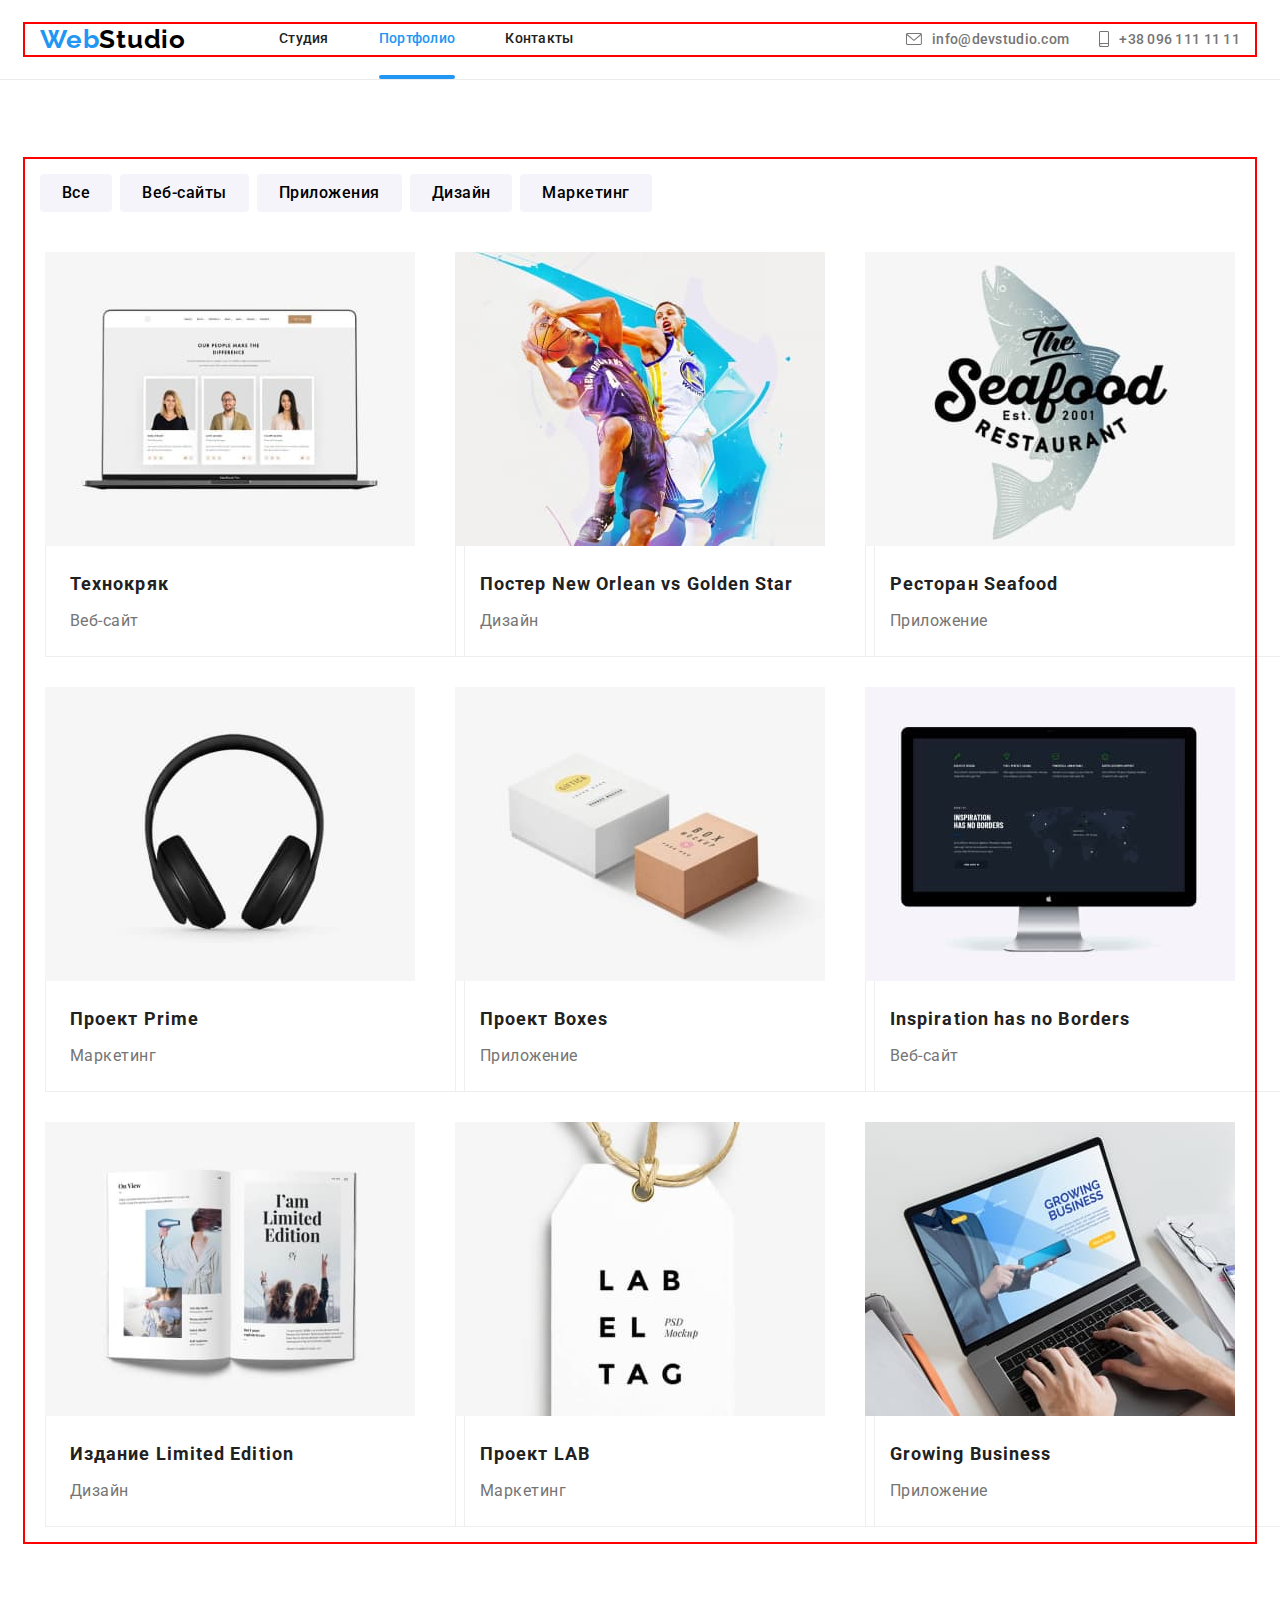
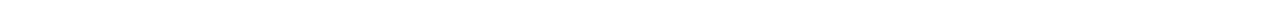
==== commit bdc4b19e: "test" ====
--- a/portfolio.html
+++ b/portfolio.html
@@ -38,28 +38,32 @@
               <a class="link navigation__link" href="./index.html">Студия</a>
             </li>
             <li class="navigation__list-item">
-              <a class="link navigation__link link--current" href="#">Портфолио</a>
+              <a class="link navigation__link link--current" href="#"
+                >Портфолио</a
+              >
             </li>
             <li class="navigation__list-item">
               <a class="link navigation__link" href="">Контакты</a>
             </li>
           </ul>
         </nav>
-    
+
         <ul class="list contact__list">
           <li class="contact__item">
             <a class="link contact__link" href="mailto:info@devstudio.com">
               <svg class="contact__icon" width="16" height="12">
                 <use href="./images/icons.svg#envelope-hover"></use>
               </svg>
-              info@devstudio.com</a>
+              info@devstudio.com</a
+            >
           </li>
           <li class="contact__item">
             <a class="link contact__link" href="tel:+380961111111">
               <svg class="contact__icon" width="10" height="16">
                 <use href="./images/icons.svg#smartphone"></use>
               </svg>
-              +38 096 111 11 11</a>
+              +38 096 111 11 11</a
+            >
           </li>
         </ul>
       </div>
@@ -68,13 +72,13 @@
     <!-- - - - - - - - - - M A I N  C O N T E N T - - - - - - - -  -->
 
     <main>
-       <section class="section">
+      <section class="section">
         <div class="container">
           <h1 class="visually-hidden">Наши проекты</h1>
 
           <!-- Фильтр -->
 
-          <!-- <ul class="list filter filter__position">
+          <ul class="list filter filter__position">
             <li class="filter__item">
               <button class="filter__button" type="button">Все</button>
             </li>
@@ -90,7 +94,7 @@
             <li class="filter__item">
               <button class="filter__button" type="button">Маркетинг</button>
             </li>
-          </ul> -->
+          </ul>
 
           <!-- Портфолио -->
 
@@ -313,9 +317,7 @@
                   </p>
                 </div>
                 <div class="portfolio__meta">
-                  <h3 class="portfolio__tittle" lang="en">
-                    Growing Business
-                  </h3>
+                  <h3 class="portfolio__tittle" lang="en">Growing Business</h3>
                   <p class="portfolio__text">Приложение</p>
                 </div>
               </a>
--- a/css/main.min.css
+++ b/css/main.min.css
@@ -1,2 +1,2 @@
-:root{--title-text-color: #212121;--main-text-color: #757575;--second-text-color: #ffffff;--accent-color: #2196f3}h1,h2,h3,h4,h5,h6,p{margin:0}ul{margin:0;padding:0}body{margin:0;padding:0;color:var(--main-text-color);font-family:"Roboto", sans-serif}.container{padding:0px 15px;margin:0 auto;width:100%;outline:2px solid red}@media screen and (min-width: 480px){.container{width:480px}}@media screen and (min-width: 768px){.container{width:768px}}@media screen and (min-width: 1200px){.container{width:1200px}}.list{list-style:none}.link{text-decoration:none}.section{padding:60px 0}@media screen and (min-width: 1200px){.section{padding:94px 0}}.img{display:block;max-width:100%;height:auto}.visually-hidden{position:absolute;width:1px;height:1px;margin:-1px;border:0;padding:0;white-space:nowrap;clip-path:inset(100%);clip:rect(0 0 0 0);overflow:hidden}.page-header{border-bottom:1px solid #ececec;padding-top:24px;padding-bottom:24px}@media screen and (min-width: 768px){.page-header__logo{margin-right:88px}}@media screen and (min-width: 1200px){.page-header__logo{margin-right:93px}}.page-header__logo--second-color{color:#000000}.navigation{display:none}@media screen and (min-width: 768px){.navigation{display:block}}.navigation__list{display:flex}.page-header__wrap{display:flex;align-items:center;justify-content:space-between}.navigation__link{display:flex;font-style:normal;font-weight:500;font-size:14px;line-height:1.14;letter-spacing:0.02em;color:var(--title-text-color);transition-property:color;transition-duration:250ms;transition-timing-function:cubic-bezier(0.4, 0, 0.2, 1)}.navigation__link:hover,.navigation__link:focus{color:var(--accent-color)}.link--current{position:relative;color:var(--accent-color)}.link--current::after{position:absolute;display:inline-block;content:"";width:100%;height:4px;top:44px;background-color:var(--accent-color);border-radius:2px}.navigation__list-item{margin-right:50px}.navigation__list-item:last-child{margin-right:0}.navigation__list-item:last-child:focus{color:var(--accent-color)}.contact__list{display:none;margin-left:auto}@media screen and (min-width: 768px){.contact__list{display:block}}@media screen and (min-width: 1200px){.contact__list{display:flex}}.contact__link{display:flex;align-items:center;font-style:normal;font-weight:500;font-size:14px;line-height:1.4;letter-spacing:0.02em;color:var(--main-text-color);fill:var(--main-text-color);transition-property:color, fill;transition-duration:250ms;transition-timing-function:cubic-bezier(0.4, 0, 0.2, 1)}.contact__link:hover,.contact__link:focus{fill:var(--accent-color);color:var(--accent-color)}@media screen and (min-width: 768px) and (max-width: 1199px){.contact__item:not(:last-child){margin-bottom:12px}}@media screen and (min-width: 1200px){.contact__item:not(:last-child){margin-right:30px}}.contact__icon{margin-right:10px}@media screen and (min-width: 768px){.page-header__button{display:none}}.hero{height:600px;max-width:1600px;margin:auto;background-image:linear-gradient(0deg, rgba(0,0,0,0.2), rgba(0,0,0,0.2)),url(../images/background.jpg);background-color:#c4c4c4;background-repeat:no-repeat;background-position:center;background-size:cover;padding-top:200px;padding-bottom:200px}.hero__tittle{font-weight:900;font-size:44px;line-height:1.36;text-align:center;letter-spacing:0.06em;text-transform:uppercase;color:var(--second-text-color)}.hero__button{display:block;margin:30px auto 0;padding:10px 32px;min-width:200px;font-family:inherit;font-weight:700;font-size:16px;line-height:1.87;align-items:center;text-align:center;letter-spacing:0.06em;background:#2196f3;color:var(--second-text-color);cursor:pointer;border-radius:4px;border-color:transparent}@media screen and (min-width: 768px){.values__list{margin-top:-30px;margin-left:-30px;display:flex;flex-wrap:wrap}}@media screen and (max-width: 767px){.values__item:not(:last-child){margin-bottom:30px}}@media screen and (min-width: 768px){.values__item{margin-top:30px;margin-left:30px;flex-basis:calc(100% / 2 - 30px)}}@media screen and (min-width: 1200px){.values__item{flex-basis:calc(100% / 4 - 30px)}}.values__icon-container{display:flex;justify-content:center;align-items:center;width:100%;height:120px;margin-bottom:30px;background-color:#f5f4fa;border-radius:4px}.values__item-tittle{margin-bottom:10px;font-weight:700;font-size:14px;line-height:1.14;letter-spacing:0.03em;text-transform:uppercase;color:var(--title-text-color)}.values__text{font-size:14px;line-height:1.71;letter-spacing:0.03em;color:var(--main-text-color)}.about__img{display:block}.about__tittle{margin:0 auto 50px}.about__list{display:flex}.about__list .about__item+.about__item{margin-left:30px}.about__thumb{position:relative}.about__tittle-wrap{position:absolute;width:370px;height:70px;bottom:0;background-color:rgba(47,48,58,0.8)}.about__item-tittle{margin:27px auto;font-weight:700;font-size:14px;line-height:1.14;text-align:center;letter-spacing:0.03em;text-transform:uppercase;color:#ffffff}.team{background:#f5f4fa}.team__tittle{margin:0 auto 30px}@media screen and (min-width: 768px){.team__list{display:flex;flex-wrap:wrap;margin:-15px}}.team__item{border-bottom:1px solid transparent;border-radius:0 0 4px 4px;background:#ffffff;box-shadow:0px 1px 3px rgba(0,0,0,0.12),0px 1px 1px rgba(0,0,0,0.14),0px 2px 1px rgba(0,0,0,0.2)}.team__item img{width:100%}@media screen and (max-width: 767px){.team__item:not(:last-child){margin-bottom:30px}}@media screen and (min-width: 768px){.team__item{flex-basis:calc(100% / 2 - 30px);margin:15px}}@media screen and (min-width: 1200px){.team__item{flex-basis:calc(100% / 4 - 30px)}}.team__img{display:block}.team__item-tittle{margin-bottom:10px;font-weight:500;font-size:16px;line-height:1.18;text-align:center;letter-spacing:0.03em;color:var(--title-text-color)}.team__meta-wrap{padding-top:30px;padding-bottom:30px}.team__item-text{margin-bottom:16px;font-size:16px;line-height:1.18;text-align:center;letter-spacing:0.03em;color:var(--main-text-color)}.social-list__link:hover,.social-list__link:focus{background-color:var(--accent-color);fill:#ffffff}.social-list__team-icon{fill:#afb1b8}.social-list__link:hover .social-list__team-icon,.social-list__link:focus .social-list__team-icon{fill:#ffffff}.clients__tittle{margin:0 auto 50px}.clients__list{display:flex;flex-wrap:wrap;margin:-15px}.clients__item{flex-basis:calc(100% / 2 - 30px);height:92px;margin:15px}@media screen and (min-width: 768px){.clients__item{flex-basis:calc(100% / 3 - 30px)}}@media screen and (min-width: 1200px){.clients__item{flex-basis:calc(100% / 6 - 30px)}}.clients__link{display:flex;justify-content:center;align-items:center;width:100%;height:100%;border:1px solid #afb1b8;border-radius:4px;fill:#afb1b8;transition-property:fill, border-color;transition-duration:250ms;transition-timing-function:cubic-bezier(0.4, 0, 0.2, 1)}.clients__link:hover,.clients__link:focus{border-color:var(--accent-color);fill:var(--accent-color)}.page-footer{padding:60px 0;height:252px;background-color:#2f303a}.page-footer__logo{margin-bottom:30px}.page-footer__logo--second-color{color:var(--second-text-color)}.address{font-style:normal}.address-social__wrap{display:flex;align-items:baseline}.address__link{color:inherit}.address__map{font-weight:normal;font-size:14px;line-height:1.71;letter-spacing:0.03em;color:var(--second-text-color)}.address__contact{font-weight:normal;font-size:14px;line-height:1.71;letter-spacing:0.03em;color:rgba(255,255,255,0.6)}.address__item:not(:last-child){margin-bottom:9px}.social__wrap{margin-left:70px;margin-right:93px}.social__tittle{margin-bottom:20px;font-weight:700;font-size:14px;line-height:1.14;letter-spacing:0.03em;text-transform:uppercase;color:var(--second-text-color)}.social-list__link:hover,.social-list__link:focus{background-color:var(--accent-color)}.social__link--footer-bg-color{background-color:rgba(255,255,255,0.1)}.social-list__footer-icon{fill:#ffffff}.newsletter__text{margin-bottom:20px;font-weight:700;font-size:14px;line-height:1.14;letter-spacing:0.03em;text-transform:uppercase;color:var(--second-text-color)}.newsletter__wrap{display:flex}.newsletter__input{width:358px;height:50px;padding-left:16px;color:var(--second-text-color);border:1px solid rgba(255,255,255,0.3);filter:drop-shadow(0px 4px 4px rgba(0,0,0,0.15));border-radius:4px;background-color:transparent;outline:none}.newsletter__input:focus{border-color:var(--accent-color)}.newsletter__input:focus::placeholder{font-size:16px;line-height:1.25;color:rgba(255,255,255,0.6)}.newsletter__link{display:flex;align-items:center;width:200px;height:50px;padding:10px 28px;margin-left:12px;transition:transform 250ms cubic-bezier(0.4, 0, 0.2, 1);font-weight:bold;font-size:16px;line-height:1.87px;letter-spacing:0.06em;color:var(--second-text-color);background:var(--accent-color);border-radius:4px;border-color:transparent;cursor:pointer}.newsletter__link:hover,.newsletter__link:focus{box-shadow:0px 4px 4px rgba(0,0,0,0.15);border-color:var(--accent-color)}.newsletter__icon{fill:#ffffff;margin-left:10px}.backdrop{position:fixed;top:0;left:0;min-width:100%;min-height:100%;background-color:rgba(0,0,0,0.2);transition:opacity 250ms cubic-bezier(0.4, 0, 0.2, 1),visibility 250ms cubic-bezier(0.4, 0, 0.2, 1)}.modal{position:absolute;left:50%;top:50%;width:528px;min-height:581px;padding:40px;background-color:#ffffff;box-shadow:0px 1px 3px rgba(0,0,0,0.12),0px 1px 1px rgba(0,0,0,0.14),0px 2px 1px rgba(0,0,0,0.2);border-radius:4px;transition:transform 250ms cubic-bezier(0.4, 0, 0.2, 1);transform:translate(-50%, -50%)}.is-hidden{visibility:hidden;opacity:0;pointer-events:none}.backdrop.is-hidden .modal{transform:scale(-0.5);transition:transform 250ms cubic-bezier(0.4, 0, 0.2, 1)}.modal__close-button{position:absolute;top:8px;right:8px;display:flex;align-items:center;justify-content:center;width:30px;height:30px;border:1px solid rgba(0,0,0,0.1);border-radius:50%;background-color:transparent;cursor:pointer;transition-property:fill;transition-duration:250ms;transition-timing-function:cubic-bezier(0.4, 0, 0.2, 1)}.modal__close-button:hover .modal__close-icon,.modal__close-button:focus .modal__close-icon{fill:var(--accent-color)}.modal__tittle{margin-bottom:12px;font-weight:700;font-size:20px;line-height:1.15;text-align:center;letter-spacing:0.03em;color:var(--title-text-color)}.modal__field-wrap{margin-bottom:10px}.modal__input{width:100%;height:40px;padding:0 10px 0 42px;border:1px solid rgba(33,33,33,0.2);border-radius:4px;font-size:12px;line-height:1.16;letter-spacing:0.01em;color:var(--main-text-color);outline:none;transition:border-color 250ms cubic-bezier(0.4, 0, 0.2, 1)}.modal__input:focus{border-color:var(--accent-color)}.modal__input:focus+.modal__input-icon{fill:var(--accent-color)}.modal__input-wrap{position:relative}.modal__label{display:block;margin-bottom:4px;font-size:12px;line-height:1.16;letter-spacing:0.01em;color:var(--main-text-color)}.modal__input-icon{position:absolute;display:block;top:50%;left:15px;transform:translateY(-50%);transition:fill 250ms cubic-bezier(0.4, 0, 0.2, 1)}.modal__comments{height:120px;width:100%;margin-bottom:10px;padding:12px 16px;border:1px solid rgba(33,33,33,0.2);border-radius:4px;resize:none;outline:none;transition:border-color 250ms cubic-bezier(0.4, 0, 0.2, 1)}.modal__comments:focus{border-color:var(--accent-color)}.modal__comments::placeholder{font-size:12px;line-height:1.16;letter-spacing:0.01em;color:rgba(117,117,117,0.5)}.modal__checkbox-wrap{display:flex;align-items:center;justify-content:center}.modal__checkbox:focus+.modal__checkbox-text .modal__custom-checkbox{border-color:var(--accent-color)}.modal__custom-checkbox{display:flex;align-items:center;justify-content:center;margin-right:8px;width:16px;height:15px;border:2px solid var(--title-text-color);border-radius:2px}.modal__custom-icon{fill:var(--second-text-color)}.modal__checkbox-text{display:flex;align-items:center;justify-content:center;font-size:14px;line-height:1.71px;letter-spacing:0.03em;color:var(--main-text-color)}.modal__checkbox:checked+.modal__checkbox-text .modal__custom-checkbox{background-color:var(--accent-color);border:none}.modal__policy-link{cursor:pointer;color:var(--accent-color)}.modal__submit-button{display:block;width:200px;height:50px;padding:0 10px;margin:30px auto 0;font-weight:700;font-size:16px;line-height:1.87;text-align:center;letter-spacing:0.06em;color:var(--second-text-color);background:var(--accent-color);border-color:transparent;cursor:pointer;border-radius:4px;transition:background-color 250ms cubic-bezier(0.4, 0, 0.2, 1),box-shadow 250ms cubic-bezier(0.4, 0, 0.2, 1)}.modal__submit-button:hover,.modal__submit-button:focus{box-shadow:0px 4px 4px rgba(0,0,0,0.15)}.filter{display:flex;justify-content:center}.filter .filter__item+.filter__item{margin-left:8px}.filter__position{margin-bottom:50px}.filter__button{padding:6px 22px;font-family:inherit;font-weight:500;font-size:16px;line-height:1.62;text-align:center;letter-spacing:0.03em;background-color:#f5f4fa;cursor:pointer;border:transparent;border-radius:4px;transition-property:color, background-color, box-shadow;transition-duration:250ms;transition-timing-function:cubic-bezier(0.4, 0, 0.2, 1)}.filter__button:hover,.filter__button:focus{color:#ffffff;background-color:var(--accent-color);box-shadow:0px 3px 1px rgba(0,0,0,0.1),0px 1px 2px rgba(0,0,0,0.08),0px 2px 2px rgba(0,0,0,0.12)}@media screen and (min-width: 768px){.portfolio{display:flex;flex-wrap:wrap;margin:-15px}}.portfolio__link{display:block;transition-property:box-shadow;transition-duration:250ms;transition-timing-function:cubic-bezier(0.4, 0, 0.2, 1)}.portfolio__link:hover,.portfolio__link:focus{box-shadow:0px 1px 1px rgba(0,0,0,0.12),0px 4px 4px rgba(0,0,0,0.06),1px 4px 6px rgba(0,0,0,0.16)}@media screen and (max-width: 767px){.portfolio__link img{width:100%}}@media screen and (min-width: 768px){.portfolio__link{display:flex;flex-direction:column;height:100%}}.portfolio__thumb{position:relative;overflow:hidden}@media screen and (min-width: 768px){.portfolio__thumb{flex-grow:1}}.portfolio__item{display:flex;justify-content:center}@media screen and (max-width: 767px){.portfolio__item:not(:last-child){margin-bottom:30px}}@media screen and (min-width: 768px){.portfolio__item{flex-basis:calc(100% / 2 - 30px);margin:15px}}@media screen and (min-width: 1200px){.portfolio__item{flex-basis:calc(100% / 3 - 30px)}}.portfolio__overlay{position:absolute;padding:63px 24px;width:370px;height:294px;top:0;left:0;background-color:rgba(33,150,243,0.9);font-size:18px;line-height:1.56;letter-spacing:0.03em;color:#ffffff;transition-property:opacity, transform;transition-duration:250ms;transition-timing-function:cubic-bezier(0.4, 0, 0.2, 1);transform:translateY(100%);opacity:0}.portfolio__link:hover .portfolio__overlay,.portfolio__link:focus .portfolio__overlay{transform:translateY(0);opacity:1;transition:transform 250ms cubic-bezier(0.4, 0, 0.2, 1)}.portfolio__img{display:block}.portfolio__tittle{margin-bottom:4px;font-weight:700;font-size:18px;line-height:2;letter-spacing:0.06em;color:var(--title-text-color)}.portfolio__text{font-size:16px;line-height:1.87;letter-spacing:0.03em;color:var(--main-text-color)}.portfolio__meta{padding:20px 24px;width:100%;border-right:1px solid #eeeeee;border-bottom:1px solid #eeeeee;border-left:1px solid #eeeeee}.logo{display:block;font-family:Raleway;font-style:normal;font-weight:700;font-size:26px;line-height:1.19;letter-spacing:0.03em;color:var(--accent-color)}.tittle{display:block;font-weight:700;font-size:28px;line-height:33px;text-align:center;letter-spacing:0.03em;color:var(--title-text-color)}@media screen and (min-width: 1200px){.tittle{font-size:36px;line-height:1.16}}.social-list{display:flex;justify-content:center}.social-list__item{width:44px;height:44px}.social-list__item+.social-list__item{margin-left:10px}.social-list__link{display:flex;justify-content:center;align-items:center;width:100%;height:100%;border-radius:50%;transition-property:background-color, color;transition-duration:250ms;transition-timing-function:cubic-bezier(0.4, 0, 0.2, 1)}
+:root{--title-text-color: #212121;--main-text-color: #757575;--second-text-color: #ffffff;--accent-color: #2196f3}h1,h2,h3,h4,h5,h6,p{margin:0}ul{margin:0;padding:0}body{margin:0;padding:0;color:var(--main-text-color);font-family:"Roboto", sans-serif}.container{padding:0px 15px;margin:0 auto;width:100%;outline:2px solid red}@media screen and (min-width: 480px){.container{width:480px}}@media screen and (min-width: 768px){.container{width:768px}}@media screen and (min-width: 1200px){.container{width:1200px}}.list{list-style:none}.link{text-decoration:none}.section{padding:60px 0}@media screen and (min-width: 1200px){.section{padding:94px 0}}.img{display:block;max-width:100%;height:auto}.visually-hidden{position:absolute;width:1px;height:1px;margin:-1px;border:0;padding:0;white-space:nowrap;clip-path:inset(100%);clip:rect(0 0 0 0);overflow:hidden}.page-header{border-bottom:1px solid #ececec;padding-top:24px;padding-bottom:24px}@media screen and (min-width: 768px){.page-header__logo{margin-right:88px}}@media screen and (min-width: 1200px){.page-header__logo{margin-right:93px}}.page-header__logo--second-color{color:#000000}.navigation{display:none}@media screen and (min-width: 768px){.navigation{display:block}}.navigation__list{display:flex}.page-header__wrap{display:flex;align-items:center;justify-content:space-between}.navigation__link{display:flex;font-style:normal;font-weight:500;font-size:14px;line-height:1.14;letter-spacing:0.02em;color:var(--title-text-color);transition-property:color;transition-duration:250ms;transition-timing-function:cubic-bezier(0.4, 0, 0.2, 1)}.navigation__link:hover,.navigation__link:focus{color:var(--accent-color)}.link--current{position:relative;color:var(--accent-color)}.link--current::after{position:absolute;display:inline-block;content:"";width:100%;height:4px;top:44px;background-color:var(--accent-color);border-radius:2px}.navigation__list-item{margin-right:50px}.navigation__list-item:last-child{margin-right:0}.navigation__list-item:last-child:focus{color:var(--accent-color)}.contact__list{display:none;margin-left:auto}@media screen and (min-width: 768px){.contact__list{display:block}}@media screen and (min-width: 1200px){.contact__list{display:flex}}.contact__link{display:flex;align-items:center;font-style:normal;font-weight:500;font-size:14px;line-height:1.4;letter-spacing:0.02em;color:var(--main-text-color);fill:var(--main-text-color);transition-property:color, fill;transition-duration:250ms;transition-timing-function:cubic-bezier(0.4, 0, 0.2, 1)}.contact__link:hover,.contact__link:focus{fill:var(--accent-color);color:var(--accent-color)}@media screen and (min-width: 768px) and (max-width: 1199px){.contact__item:not(:last-child){margin-bottom:12px}}@media screen and (min-width: 1200px){.contact__item:not(:last-child){margin-right:30px}}.contact__icon{margin-right:10px}@media screen and (min-width: 768px){.page-header__button{display:none}}.hero{height:600px;max-width:1600px;margin:auto;background-image:linear-gradient(0deg, rgba(0,0,0,0.2), rgba(0,0,0,0.2)),url(../images/background.jpg);background-color:#c4c4c4;background-repeat:no-repeat;background-position:center;background-size:cover;padding-top:200px;padding-bottom:200px}.hero__tittle{font-weight:900;font-size:44px;line-height:1.36;text-align:center;letter-spacing:0.06em;text-transform:uppercase;color:var(--second-text-color)}.hero__button{display:block;margin:30px auto 0;padding:10px 32px;min-width:200px;font-family:inherit;font-weight:700;font-size:16px;line-height:1.87;align-items:center;text-align:center;letter-spacing:0.06em;background:#2196f3;color:var(--second-text-color);cursor:pointer;border-radius:4px;border-color:transparent}@media screen and (min-width: 768px){.values__list{margin-top:-30px;margin-left:-30px;display:flex;flex-wrap:wrap}}@media screen and (max-width: 767px){.values__item:not(:last-child){margin-bottom:30px}}@media screen and (min-width: 768px){.values__item{margin-top:30px;margin-left:30px;flex-basis:calc(100% / 2 - 30px)}}@media screen and (min-width: 1200px){.values__item{flex-basis:calc(100% / 4 - 30px)}}.values__icon-container{display:flex;justify-content:center;align-items:center;width:100%;height:120px;margin-bottom:30px;background-color:#f5f4fa;border-radius:4px}.values__item-tittle{margin-bottom:10px;font-weight:700;font-size:14px;line-height:1.14;letter-spacing:0.03em;text-transform:uppercase;color:var(--title-text-color)}.values__text{font-size:14px;line-height:1.71;letter-spacing:0.03em;color:var(--main-text-color)}.about__img{display:block}.about__tittle{margin:0 auto 50px}.about__list{display:flex}.about__list .about__item+.about__item{margin-left:30px}.about__thumb{position:relative}.about__tittle-wrap{position:absolute;width:370px;height:70px;bottom:0;background-color:rgba(47,48,58,0.8)}.about__item-tittle{margin:27px auto;font-weight:700;font-size:14px;line-height:1.14;text-align:center;letter-spacing:0.03em;text-transform:uppercase;color:#ffffff}.team{background:#f5f4fa}.team__tittle{margin:0 auto 30px}@media screen and (min-width: 768px){.team__list{display:flex;flex-wrap:wrap;margin:-15px}}.team__item{border-bottom:1px solid transparent;border-radius:0 0 4px 4px;background:#ffffff;box-shadow:0px 1px 3px rgba(0,0,0,0.12),0px 1px 1px rgba(0,0,0,0.14),0px 2px 1px rgba(0,0,0,0.2)}.team__item img{width:100%}@media screen and (max-width: 767px){.team__item:not(:last-child){margin-bottom:30px}}@media screen and (min-width: 768px){.team__item{flex-basis:calc(100% / 2 - 30px);margin:15px}}@media screen and (min-width: 1200px){.team__item{flex-basis:calc(100% / 4 - 30px)}}.team__item-tittle{margin-bottom:10px;font-weight:500;font-size:16px;line-height:1.18;text-align:center;letter-spacing:0.03em;color:var(--title-text-color)}.team__meta-wrap{padding-top:30px;padding-bottom:30px}.team__item-text{margin-bottom:16px;font-size:16px;line-height:1.18;text-align:center;letter-spacing:0.03em;color:var(--main-text-color)}.social-list__link:hover,.social-list__link:focus{background-color:var(--accent-color);fill:#ffffff}.social-list__team-icon{fill:#afb1b8}.social-list__link:hover .social-list__team-icon,.social-list__link:focus .social-list__team-icon{fill:#ffffff}.clients__tittle{margin:0 auto 50px}.clients__list{display:flex;flex-wrap:wrap;margin:-15px}.clients__item{flex-basis:calc(100% / 2 - 30px);height:92px;margin:15px}@media screen and (min-width: 768px){.clients__item{flex-basis:calc(100% / 3 - 30px)}}@media screen and (min-width: 1200px){.clients__item{flex-basis:calc(100% / 6 - 30px)}}.clients__link{display:flex;justify-content:center;align-items:center;width:100%;height:100%;border:1px solid #afb1b8;border-radius:4px;fill:#afb1b8;transition-property:fill, border-color;transition-duration:250ms;transition-timing-function:cubic-bezier(0.4, 0, 0.2, 1)}.clients__link:hover,.clients__link:focus{border-color:var(--accent-color);fill:var(--accent-color)}.page-footer{padding:60px 0;height:252px;background-color:#2f303a}.page-footer__logo{margin-bottom:30px}.page-footer__logo--second-color{color:var(--second-text-color)}.address{font-style:normal}.address-social__wrap{display:flex;align-items:baseline}.address__link{color:inherit}.address__map{font-weight:normal;font-size:14px;line-height:1.71;letter-spacing:0.03em;color:var(--second-text-color)}.address__contact{font-weight:normal;font-size:14px;line-height:1.71;letter-spacing:0.03em;color:rgba(255,255,255,0.6)}.address__item:not(:last-child){margin-bottom:9px}.social__wrap{margin-left:70px;margin-right:93px}.social__tittle{margin-bottom:20px;font-weight:700;font-size:14px;line-height:1.14;letter-spacing:0.03em;text-transform:uppercase;color:var(--second-text-color)}.social-list__link:hover,.social-list__link:focus{background-color:var(--accent-color)}.social__link--footer-bg-color{background-color:rgba(255,255,255,0.1)}.social-list__footer-icon{fill:#ffffff}.newsletter__text{margin-bottom:20px;font-weight:700;font-size:14px;line-height:1.14;letter-spacing:0.03em;text-transform:uppercase;color:var(--second-text-color)}.newsletter__wrap{display:flex}.newsletter__input{width:358px;height:50px;padding-left:16px;color:var(--second-text-color);border:1px solid rgba(255,255,255,0.3);filter:drop-shadow(0px 4px 4px rgba(0,0,0,0.15));border-radius:4px;background-color:transparent;outline:none}.newsletter__input:focus{border-color:var(--accent-color)}.newsletter__input:focus::placeholder{font-size:16px;line-height:1.25;color:rgba(255,255,255,0.6)}.newsletter__link{display:flex;align-items:center;width:200px;height:50px;padding:10px 28px;margin-left:12px;transition:transform 250ms cubic-bezier(0.4, 0, 0.2, 1);font-weight:bold;font-size:16px;line-height:1.87px;letter-spacing:0.06em;color:var(--second-text-color);background:var(--accent-color);border-radius:4px;border-color:transparent;cursor:pointer}.newsletter__link:hover,.newsletter__link:focus{box-shadow:0px 4px 4px rgba(0,0,0,0.15);border-color:var(--accent-color)}.newsletter__icon{fill:#ffffff;margin-left:10px}.backdrop{position:fixed;top:0;left:0;min-width:100%;min-height:100%;background-color:rgba(0,0,0,0.2);transition:opacity 250ms cubic-bezier(0.4, 0, 0.2, 1),visibility 250ms cubic-bezier(0.4, 0, 0.2, 1)}.modal{position:absolute;left:50%;top:50%;width:528px;min-height:581px;padding:40px;background-color:#ffffff;box-shadow:0px 1px 3px rgba(0,0,0,0.12),0px 1px 1px rgba(0,0,0,0.14),0px 2px 1px rgba(0,0,0,0.2);border-radius:4px;transition:transform 250ms cubic-bezier(0.4, 0, 0.2, 1);transform:translate(-50%, -50%)}.is-hidden{visibility:hidden;opacity:0;pointer-events:none}.backdrop.is-hidden .modal{transform:scale(-0.5);transition:transform 250ms cubic-bezier(0.4, 0, 0.2, 1)}.modal__close-button{position:absolute;top:8px;right:8px;display:flex;align-items:center;justify-content:center;width:30px;height:30px;border:1px solid rgba(0,0,0,0.1);border-radius:50%;background-color:transparent;cursor:pointer;transition-property:fill;transition-duration:250ms;transition-timing-function:cubic-bezier(0.4, 0, 0.2, 1)}.modal__close-button:hover .modal__close-icon,.modal__close-button:focus .modal__close-icon{fill:var(--accent-color)}.modal__tittle{margin-bottom:12px;font-weight:700;font-size:20px;line-height:1.15;text-align:center;letter-spacing:0.03em;color:var(--title-text-color)}.modal__field-wrap{margin-bottom:10px}.modal__input{width:100%;height:40px;padding:0 10px 0 42px;border:1px solid rgba(33,33,33,0.2);border-radius:4px;font-size:12px;line-height:1.16;letter-spacing:0.01em;color:var(--main-text-color);outline:none;transition:border-color 250ms cubic-bezier(0.4, 0, 0.2, 1)}.modal__input:focus{border-color:var(--accent-color)}.modal__input:focus+.modal__input-icon{fill:var(--accent-color)}.modal__input-wrap{position:relative}.modal__label{display:block;margin-bottom:4px;font-size:12px;line-height:1.16;letter-spacing:0.01em;color:var(--main-text-color)}.modal__input-icon{position:absolute;display:block;top:50%;left:15px;transform:translateY(-50%);transition:fill 250ms cubic-bezier(0.4, 0, 0.2, 1)}.modal__comments{height:120px;width:100%;margin-bottom:10px;padding:12px 16px;border:1px solid rgba(33,33,33,0.2);border-radius:4px;resize:none;outline:none;transition:border-color 250ms cubic-bezier(0.4, 0, 0.2, 1)}.modal__comments:focus{border-color:var(--accent-color)}.modal__comments::placeholder{font-size:12px;line-height:1.16;letter-spacing:0.01em;color:rgba(117,117,117,0.5)}.modal__checkbox-wrap{display:flex;align-items:center;justify-content:center}.modal__checkbox:focus+.modal__checkbox-text .modal__custom-checkbox{border-color:var(--accent-color)}.modal__custom-checkbox{display:flex;align-items:center;justify-content:center;margin-right:8px;width:16px;height:15px;border:2px solid var(--title-text-color);border-radius:2px}.modal__custom-icon{fill:var(--second-text-color)}.modal__checkbox-text{display:flex;align-items:center;justify-content:center;font-size:14px;line-height:1.71px;letter-spacing:0.03em;color:var(--main-text-color)}.modal__checkbox:checked+.modal__checkbox-text .modal__custom-checkbox{background-color:var(--accent-color);border:none}.modal__policy-link{cursor:pointer;color:var(--accent-color)}.modal__submit-button{display:block;width:200px;height:50px;padding:0 10px;margin:30px auto 0;font-weight:700;font-size:16px;line-height:1.87;text-align:center;letter-spacing:0.06em;color:var(--second-text-color);background:var(--accent-color);border-color:transparent;cursor:pointer;border-radius:4px;transition:background-color 250ms cubic-bezier(0.4, 0, 0.2, 1),box-shadow 250ms cubic-bezier(0.4, 0, 0.2, 1)}.modal__submit-button:hover,.modal__submit-button:focus{box-shadow:0px 4px 4px rgba(0,0,0,0.15)}.filter{display:flex;flex-wrap:wrap;justify-content:start;margin-top:-15px}.filter .filter__item:not(:last-child){margin-right:8px}.filter .filter__item{margin-top:15px}.filter__position{margin-bottom:40px}.filter__button{padding:6px 22px;font-family:inherit;font-weight:500;font-size:16px;line-height:1.62;text-align:center;letter-spacing:0.03em;background-color:#f5f4fa;cursor:pointer;border:transparent;border-radius:4px;transition-property:color, background-color, box-shadow;transition-duration:250ms;transition-timing-function:cubic-bezier(0.4, 0, 0.2, 1)}.filter__button:hover,.filter__button:focus{color:#ffffff;background-color:var(--accent-color);box-shadow:0px 3px 1px rgba(0,0,0,0.1),0px 1px 2px rgba(0,0,0,0.08),0px 2px 2px rgba(0,0,0,0.12)}@media screen and (min-width: 768px){.portfolio{display:flex;flex-wrap:wrap;margin:-15px}}.portfolio__link{display:block;transition-property:box-shadow;transition-duration:250ms;transition-timing-function:cubic-bezier(0.4, 0, 0.2, 1)}.portfolio__link:hover,.portfolio__link:focus{box-shadow:0px 1px 1px rgba(0,0,0,0.12),0px 4px 4px rgba(0,0,0,0.06),1px 4px 6px rgba(0,0,0,0.16)}@media screen and (min-width: 768px){.portfolio__link{display:flex;flex-direction:column;height:100%}}.portfolio__thumb{position:relative;overflow:hidden}@media screen and (min-width: 768px){.portfolio__thumb{flex-grow:1}}.portfolio__item{display:flex;justify-content:center}.portfolio__item img{width:100%}@media screen and (max-width: 767px){.portfolio__item:not(:last-child){margin-bottom:30px}}@media screen and (min-width: 768px){.portfolio__item{flex-basis:calc(100% / 2 - 30px);margin:15px}}@media screen and (min-width: 1200px){.portfolio__item{flex-basis:calc(100% / 3 - 30px)}}.portfolio__overlay{position:absolute;padding:63px 24px;width:370px;height:294px;top:0;left:0;background-color:rgba(33,150,243,0.9);font-size:18px;line-height:1.56;letter-spacing:0.03em;color:#ffffff;transition-property:opacity, transform;transition-duration:250ms;transition-timing-function:cubic-bezier(0.4, 0, 0.2, 1);transform:translateY(100%);opacity:0}.portfolio__link:hover .portfolio__overlay,.portfolio__link:focus .portfolio__overlay{transform:translateY(0);opacity:1;transition:transform 250ms cubic-bezier(0.4, 0, 0.2, 1)}.portfolio__tittle{margin-bottom:4px;font-weight:700;font-size:18px;line-height:2;letter-spacing:0.06em;color:var(--title-text-color)}.portfolio__text{font-size:16px;line-height:1.87;letter-spacing:0.03em;color:var(--main-text-color)}.portfolio__meta{padding:20px 24px;width:100%;border-right:1px solid #eeeeee;border-bottom:1px solid #eeeeee;border-left:1px solid #eeeeee}.logo{display:block;font-family:Raleway;font-style:normal;font-weight:700;font-size:26px;line-height:1.19;letter-spacing:0.03em;color:var(--accent-color)}.tittle{display:block;font-weight:700;font-size:28px;line-height:33px;text-align:center;letter-spacing:0.03em;color:var(--title-text-color)}@media screen and (min-width: 1200px){.tittle{font-size:36px;line-height:1.16}}.social-list{display:flex;justify-content:center}.social-list__item{width:44px;height:44px}.social-list__item+.social-list__item{margin-left:10px}.social-list__link{display:flex;justify-content:center;align-items:center;width:100%;height:100%;border-radius:50%;transition-property:background-color, color;transition-duration:250ms;transition-timing-function:cubic-bezier(0.4, 0, 0.2, 1)}
 /*# sourceMappingURL=main.min.css.map */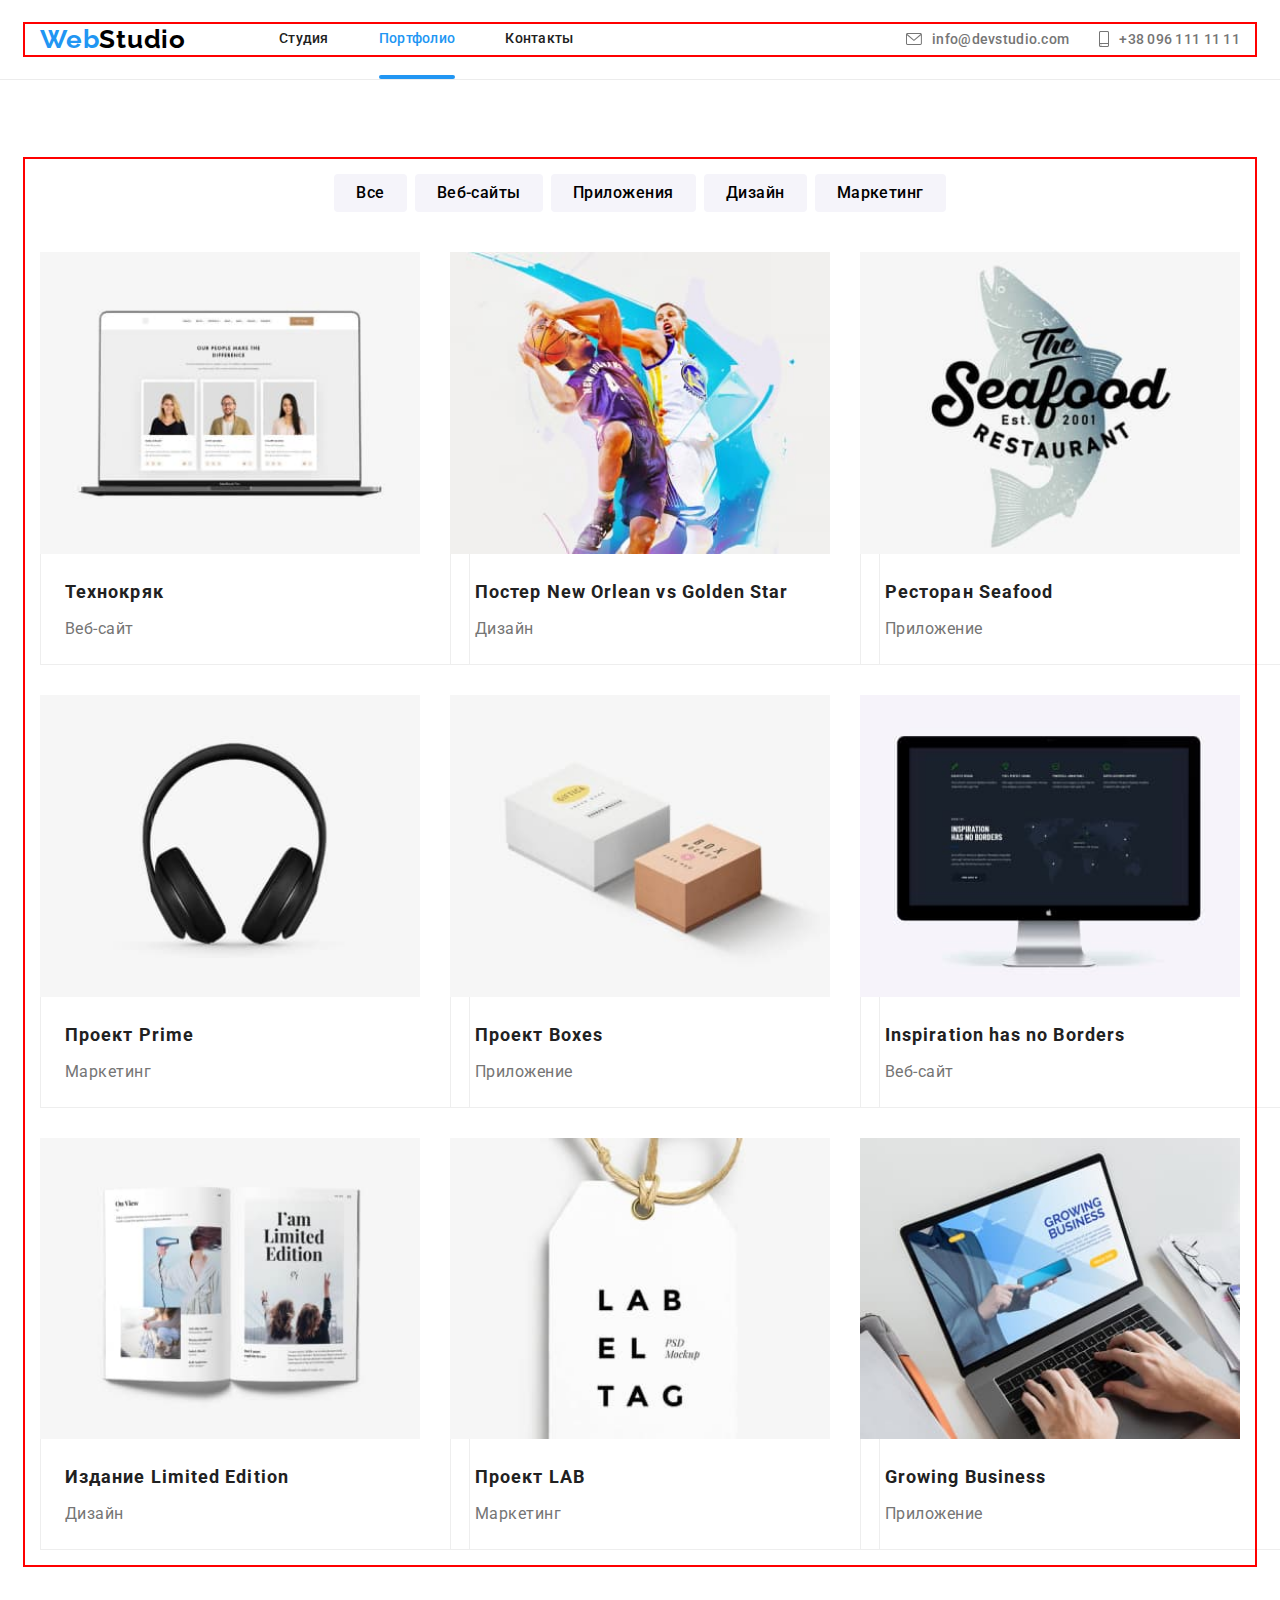
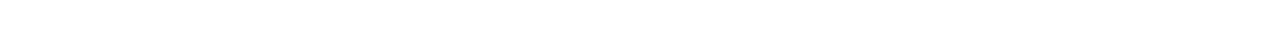
==== commit 62deb852: "mm-end" ====
--- a/portfolio.html
+++ b/portfolio.html
@@ -32,6 +32,67 @@
         <a href="" class="link logo page-header__logo">
           Web<span class="page-header__logo--second-color">Studio</span>
         </a>
+        <button class="mobile-menu__open-button" type="button">
+          <svg class="mobile-menu__open-icon" width="24" height="16">
+            <use href="./images/icons.svg#mobile-menu__open-icon"></use>
+          </svg>
+        </button>
+        
+        <div class="mobile-menu is-hidden">
+          <button type="button" class="mobile-menu__close-button">
+            <svg class="mobile-menu__close-icon" width="17" height="17">
+              <use href="./images/icons.svg#button-modal"></use>
+            </svg>
+          </button>
+          <div class="container mobile-menu__container">
+            <nav class="mobile-menu__navigation">
+              <ul class="list mobile-menu__navigation-list">
+                <li class="mobile-menu__navigation-list-item">
+                  <a class="link mobile-menu__navigation-link" href="./index.html">Студия</a>
+                </li>
+                <li class="mobile-menu__navigation-list-item">
+                  <a class="link mobile-menu__navigation-link" href="#">Портфолио</a>
+                </li>
+                <li class="mobile-menu__navigation-list-item">
+                  <a class="link mobile-menu__navigation-link" href="#">Контакты</a>
+                </li>
+              </ul>
+            </nav>
+        
+            <div>
+              <ul class="list mobile-menu__contact-list">
+                <li class="mobile-menu__contact-item">
+                  <a class="link mobile-menu__tel-link" href="tel:+380961111111">
+                    +38 096 111 11 11
+                  </a>
+                </li>
+                <li class="mobile-menu__contact-item">
+        
+                  <a class="link mobile-menu__email-link" href="mailto:info@devstudio.com">
+                    info@devstudio.com
+                  </a>
+                </li>
+              </ul>
+        
+              <ul class="list mobile-menu__social-list">
+                <li class="mobile-menu__social-list-item">
+                  <a class="link mobile-menu__social-list-link" href="#">Instagram</a>
+                </li>
+                <li class="mobile-menu__social-list-item">
+                  <a class="link mobile-menu__social-list-link" href="#">Twitter</a>
+                </li>
+                <li class="mobile-menu__social-list-item">
+                  <a class="link mobile-menu__social-list-link" href="#">Facebook</a>
+                </li>
+                <li class="mobile-menu__social-list-item">
+                  <a class="link mobile-menu__social-list-link" href="#">LinkedIn</a>
+                </li>
+              </ul>
+            </div>
+        
+          </div>
+        </div>
+        
         <nav class="navigation">
           <ul class="list navigation__list">
             <li class="navigation__list-item">
@@ -406,5 +467,8 @@
         </div>
       </div>
     </footer> -->
+
+<script src="./js/menu.js"></script>
+
   </body>
 </html>
--- a/css/main.min.css
+++ b/css/main.min.css
@@ -1,2 +1,2 @@
-:root{--title-text-color: #212121;--main-text-color: #757575;--second-text-color: #ffffff;--accent-color: #2196f3}h1,h2,h3,h4,h5,h6,p{margin:0}ul{margin:0;padding:0}body{margin:0;padding:0;color:var(--main-text-color);font-family:"Roboto", sans-serif}.container{padding:0px 15px;margin:0 auto;width:100%;outline:2px solid red}@media screen and (min-width: 480px){.container{width:480px}}@media screen and (min-width: 768px){.container{width:768px}}@media screen and (min-width: 1200px){.container{width:1200px}}.list{list-style:none}.link{text-decoration:none}.section{padding:60px 0}@media screen and (min-width: 1200px){.section{padding:94px 0}}.img{display:block;max-width:100%;height:auto}.visually-hidden{position:absolute;width:1px;height:1px;margin:-1px;border:0;padding:0;white-space:nowrap;clip-path:inset(100%);clip:rect(0 0 0 0);overflow:hidden}.page-header{border-bottom:1px solid #ececec;padding-top:24px;padding-bottom:24px}@media screen and (min-width: 768px){.page-header__logo{margin-right:88px}}@media screen and (min-width: 1200px){.page-header__logo{margin-right:93px}}.page-header__logo--second-color{color:#000000}.navigation{display:none}@media screen and (min-width: 768px){.navigation{display:block}}.navigation__list{display:flex}.page-header__wrap{display:flex;align-items:center;justify-content:space-between}.navigation__link{display:flex;font-style:normal;font-weight:500;font-size:14px;line-height:1.14;letter-spacing:0.02em;color:var(--title-text-color);transition-property:color;transition-duration:250ms;transition-timing-function:cubic-bezier(0.4, 0, 0.2, 1)}.navigation__link:hover,.navigation__link:focus{color:var(--accent-color)}.link--current{position:relative;color:var(--accent-color)}.link--current::after{position:absolute;display:inline-block;content:"";width:100%;height:4px;top:44px;background-color:var(--accent-color);border-radius:2px}.navigation__list-item{margin-right:50px}.navigation__list-item:last-child{margin-right:0}.navigation__list-item:last-child:focus{color:var(--accent-color)}.contact__list{display:none;margin-left:auto}@media screen and (min-width: 768px){.contact__list{display:block}}@media screen and (min-width: 1200px){.contact__list{display:flex}}.contact__link{display:flex;align-items:center;font-style:normal;font-weight:500;font-size:14px;line-height:1.4;letter-spacing:0.02em;color:var(--main-text-color);fill:var(--main-text-color);transition-property:color, fill;transition-duration:250ms;transition-timing-function:cubic-bezier(0.4, 0, 0.2, 1)}.contact__link:hover,.contact__link:focus{fill:var(--accent-color);color:var(--accent-color)}@media screen and (min-width: 768px) and (max-width: 1199px){.contact__item:not(:last-child){margin-bottom:12px}}@media screen and (min-width: 1200px){.contact__item:not(:last-child){margin-right:30px}}.contact__icon{margin-right:10px}@media screen and (min-width: 768px){.page-header__button{display:none}}.hero{height:600px;max-width:1600px;margin:auto;background-image:linear-gradient(0deg, rgba(0,0,0,0.2), rgba(0,0,0,0.2)),url(../images/background.jpg);background-color:#c4c4c4;background-repeat:no-repeat;background-position:center;background-size:cover;padding-top:200px;padding-bottom:200px}.hero__tittle{font-weight:900;font-size:44px;line-height:1.36;text-align:center;letter-spacing:0.06em;text-transform:uppercase;color:var(--second-text-color)}.hero__button{display:block;margin:30px auto 0;padding:10px 32px;min-width:200px;font-family:inherit;font-weight:700;font-size:16px;line-height:1.87;align-items:center;text-align:center;letter-spacing:0.06em;background:#2196f3;color:var(--second-text-color);cursor:pointer;border-radius:4px;border-color:transparent}@media screen and (min-width: 768px){.values__list{margin-top:-30px;margin-left:-30px;display:flex;flex-wrap:wrap}}@media screen and (max-width: 767px){.values__item:not(:last-child){margin-bottom:30px}}@media screen and (min-width: 768px){.values__item{margin-top:30px;margin-left:30px;flex-basis:calc(100% / 2 - 30px)}}@media screen and (min-width: 1200px){.values__item{flex-basis:calc(100% / 4 - 30px)}}.values__icon-container{display:flex;justify-content:center;align-items:center;width:100%;height:120px;margin-bottom:30px;background-color:#f5f4fa;border-radius:4px}.values__item-tittle{margin-bottom:10px;font-weight:700;font-size:14px;line-height:1.14;letter-spacing:0.03em;text-transform:uppercase;color:var(--title-text-color)}.values__text{font-size:14px;line-height:1.71;letter-spacing:0.03em;color:var(--main-text-color)}.about__img{display:block}.about__tittle{margin:0 auto 50px}.about__list{display:flex}.about__list .about__item+.about__item{margin-left:30px}.about__thumb{position:relative}.about__tittle-wrap{position:absolute;width:370px;height:70px;bottom:0;background-color:rgba(47,48,58,0.8)}.about__item-tittle{margin:27px auto;font-weight:700;font-size:14px;line-height:1.14;text-align:center;letter-spacing:0.03em;text-transform:uppercase;color:#ffffff}.team{background:#f5f4fa}.team__tittle{margin:0 auto 30px}@media screen and (min-width: 768px){.team__list{display:flex;flex-wrap:wrap;margin:-15px}}.team__item{border-bottom:1px solid transparent;border-radius:0 0 4px 4px;background:#ffffff;box-shadow:0px 1px 3px rgba(0,0,0,0.12),0px 1px 1px rgba(0,0,0,0.14),0px 2px 1px rgba(0,0,0,0.2)}.team__item img{width:100%}@media screen and (max-width: 767px){.team__item:not(:last-child){margin-bottom:30px}}@media screen and (min-width: 768px){.team__item{flex-basis:calc(100% / 2 - 30px);margin:15px}}@media screen and (min-width: 1200px){.team__item{flex-basis:calc(100% / 4 - 30px)}}.team__item-tittle{margin-bottom:10px;font-weight:500;font-size:16px;line-height:1.18;text-align:center;letter-spacing:0.03em;color:var(--title-text-color)}.team__meta-wrap{padding-top:30px;padding-bottom:30px}.team__item-text{margin-bottom:16px;font-size:16px;line-height:1.18;text-align:center;letter-spacing:0.03em;color:var(--main-text-color)}.social-list__link:hover,.social-list__link:focus{background-color:var(--accent-color);fill:#ffffff}.social-list__team-icon{fill:#afb1b8}.social-list__link:hover .social-list__team-icon,.social-list__link:focus .social-list__team-icon{fill:#ffffff}.clients__tittle{margin:0 auto 50px}.clients__list{display:flex;flex-wrap:wrap;margin:-15px}.clients__item{flex-basis:calc(100% / 2 - 30px);height:92px;margin:15px}@media screen and (min-width: 768px){.clients__item{flex-basis:calc(100% / 3 - 30px)}}@media screen and (min-width: 1200px){.clients__item{flex-basis:calc(100% / 6 - 30px)}}.clients__link{display:flex;justify-content:center;align-items:center;width:100%;height:100%;border:1px solid #afb1b8;border-radius:4px;fill:#afb1b8;transition-property:fill, border-color;transition-duration:250ms;transition-timing-function:cubic-bezier(0.4, 0, 0.2, 1)}.clients__link:hover,.clients__link:focus{border-color:var(--accent-color);fill:var(--accent-color)}.page-footer{padding:60px 0;height:252px;background-color:#2f303a}.page-footer__logo{margin-bottom:30px}.page-footer__logo--second-color{color:var(--second-text-color)}.address{font-style:normal}.address-social__wrap{display:flex;align-items:baseline}.address__link{color:inherit}.address__map{font-weight:normal;font-size:14px;line-height:1.71;letter-spacing:0.03em;color:var(--second-text-color)}.address__contact{font-weight:normal;font-size:14px;line-height:1.71;letter-spacing:0.03em;color:rgba(255,255,255,0.6)}.address__item:not(:last-child){margin-bottom:9px}.social__wrap{margin-left:70px;margin-right:93px}.social__tittle{margin-bottom:20px;font-weight:700;font-size:14px;line-height:1.14;letter-spacing:0.03em;text-transform:uppercase;color:var(--second-text-color)}.social-list__link:hover,.social-list__link:focus{background-color:var(--accent-color)}.social__link--footer-bg-color{background-color:rgba(255,255,255,0.1)}.social-list__footer-icon{fill:#ffffff}.newsletter__text{margin-bottom:20px;font-weight:700;font-size:14px;line-height:1.14;letter-spacing:0.03em;text-transform:uppercase;color:var(--second-text-color)}.newsletter__wrap{display:flex}.newsletter__input{width:358px;height:50px;padding-left:16px;color:var(--second-text-color);border:1px solid rgba(255,255,255,0.3);filter:drop-shadow(0px 4px 4px rgba(0,0,0,0.15));border-radius:4px;background-color:transparent;outline:none}.newsletter__input:focus{border-color:var(--accent-color)}.newsletter__input:focus::placeholder{font-size:16px;line-height:1.25;color:rgba(255,255,255,0.6)}.newsletter__link{display:flex;align-items:center;width:200px;height:50px;padding:10px 28px;margin-left:12px;transition:transform 250ms cubic-bezier(0.4, 0, 0.2, 1);font-weight:bold;font-size:16px;line-height:1.87px;letter-spacing:0.06em;color:var(--second-text-color);background:var(--accent-color);border-radius:4px;border-color:transparent;cursor:pointer}.newsletter__link:hover,.newsletter__link:focus{box-shadow:0px 4px 4px rgba(0,0,0,0.15);border-color:var(--accent-color)}.newsletter__icon{fill:#ffffff;margin-left:10px}.backdrop{position:fixed;top:0;left:0;min-width:100%;min-height:100%;background-color:rgba(0,0,0,0.2);transition:opacity 250ms cubic-bezier(0.4, 0, 0.2, 1),visibility 250ms cubic-bezier(0.4, 0, 0.2, 1)}.modal{position:absolute;left:50%;top:50%;width:528px;min-height:581px;padding:40px;background-color:#ffffff;box-shadow:0px 1px 3px rgba(0,0,0,0.12),0px 1px 1px rgba(0,0,0,0.14),0px 2px 1px rgba(0,0,0,0.2);border-radius:4px;transition:transform 250ms cubic-bezier(0.4, 0, 0.2, 1);transform:translate(-50%, -50%)}.is-hidden{visibility:hidden;opacity:0;pointer-events:none}.backdrop.is-hidden .modal{transform:scale(-0.5);transition:transform 250ms cubic-bezier(0.4, 0, 0.2, 1)}.modal__close-button{position:absolute;top:8px;right:8px;display:flex;align-items:center;justify-content:center;width:30px;height:30px;border:1px solid rgba(0,0,0,0.1);border-radius:50%;background-color:transparent;cursor:pointer;transition-property:fill;transition-duration:250ms;transition-timing-function:cubic-bezier(0.4, 0, 0.2, 1)}.modal__close-button:hover .modal__close-icon,.modal__close-button:focus .modal__close-icon{fill:var(--accent-color)}.modal__tittle{margin-bottom:12px;font-weight:700;font-size:20px;line-height:1.15;text-align:center;letter-spacing:0.03em;color:var(--title-text-color)}.modal__field-wrap{margin-bottom:10px}.modal__input{width:100%;height:40px;padding:0 10px 0 42px;border:1px solid rgba(33,33,33,0.2);border-radius:4px;font-size:12px;line-height:1.16;letter-spacing:0.01em;color:var(--main-text-color);outline:none;transition:border-color 250ms cubic-bezier(0.4, 0, 0.2, 1)}.modal__input:focus{border-color:var(--accent-color)}.modal__input:focus+.modal__input-icon{fill:var(--accent-color)}.modal__input-wrap{position:relative}.modal__label{display:block;margin-bottom:4px;font-size:12px;line-height:1.16;letter-spacing:0.01em;color:var(--main-text-color)}.modal__input-icon{position:absolute;display:block;top:50%;left:15px;transform:translateY(-50%);transition:fill 250ms cubic-bezier(0.4, 0, 0.2, 1)}.modal__comments{height:120px;width:100%;margin-bottom:10px;padding:12px 16px;border:1px solid rgba(33,33,33,0.2);border-radius:4px;resize:none;outline:none;transition:border-color 250ms cubic-bezier(0.4, 0, 0.2, 1)}.modal__comments:focus{border-color:var(--accent-color)}.modal__comments::placeholder{font-size:12px;line-height:1.16;letter-spacing:0.01em;color:rgba(117,117,117,0.5)}.modal__checkbox-wrap{display:flex;align-items:center;justify-content:center}.modal__checkbox:focus+.modal__checkbox-text .modal__custom-checkbox{border-color:var(--accent-color)}.modal__custom-checkbox{display:flex;align-items:center;justify-content:center;margin-right:8px;width:16px;height:15px;border:2px solid var(--title-text-color);border-radius:2px}.modal__custom-icon{fill:var(--second-text-color)}.modal__checkbox-text{display:flex;align-items:center;justify-content:center;font-size:14px;line-height:1.71px;letter-spacing:0.03em;color:var(--main-text-color)}.modal__checkbox:checked+.modal__checkbox-text .modal__custom-checkbox{background-color:var(--accent-color);border:none}.modal__policy-link{cursor:pointer;color:var(--accent-color)}.modal__submit-button{display:block;width:200px;height:50px;padding:0 10px;margin:30px auto 0;font-weight:700;font-size:16px;line-height:1.87;text-align:center;letter-spacing:0.06em;color:var(--second-text-color);background:var(--accent-color);border-color:transparent;cursor:pointer;border-radius:4px;transition:background-color 250ms cubic-bezier(0.4, 0, 0.2, 1),box-shadow 250ms cubic-bezier(0.4, 0, 0.2, 1)}.modal__submit-button:hover,.modal__submit-button:focus{box-shadow:0px 4px 4px rgba(0,0,0,0.15)}.filter{display:flex;flex-wrap:wrap;justify-content:start;margin-top:-15px}.filter .filter__item:not(:last-child){margin-right:8px}.filter .filter__item{margin-top:15px}.filter__position{margin-bottom:40px}.filter__button{padding:6px 22px;font-family:inherit;font-weight:500;font-size:16px;line-height:1.62;text-align:center;letter-spacing:0.03em;background-color:#f5f4fa;cursor:pointer;border:transparent;border-radius:4px;transition-property:color, background-color, box-shadow;transition-duration:250ms;transition-timing-function:cubic-bezier(0.4, 0, 0.2, 1)}.filter__button:hover,.filter__button:focus{color:#ffffff;background-color:var(--accent-color);box-shadow:0px 3px 1px rgba(0,0,0,0.1),0px 1px 2px rgba(0,0,0,0.08),0px 2px 2px rgba(0,0,0,0.12)}@media screen and (min-width: 768px){.portfolio{display:flex;flex-wrap:wrap;margin:-15px}}.portfolio__link{display:block;transition-property:box-shadow;transition-duration:250ms;transition-timing-function:cubic-bezier(0.4, 0, 0.2, 1)}.portfolio__link:hover,.portfolio__link:focus{box-shadow:0px 1px 1px rgba(0,0,0,0.12),0px 4px 4px rgba(0,0,0,0.06),1px 4px 6px rgba(0,0,0,0.16)}@media screen and (min-width: 768px){.portfolio__link{display:flex;flex-direction:column;height:100%}}.portfolio__thumb{position:relative;overflow:hidden}@media screen and (min-width: 768px){.portfolio__thumb{flex-grow:1}}.portfolio__item{display:flex;justify-content:center}.portfolio__item img{width:100%}@media screen and (max-width: 767px){.portfolio__item:not(:last-child){margin-bottom:30px}}@media screen and (min-width: 768px){.portfolio__item{flex-basis:calc(100% / 2 - 30px);margin:15px}}@media screen and (min-width: 1200px){.portfolio__item{flex-basis:calc(100% / 3 - 30px)}}.portfolio__overlay{position:absolute;padding:63px 24px;width:370px;height:294px;top:0;left:0;background-color:rgba(33,150,243,0.9);font-size:18px;line-height:1.56;letter-spacing:0.03em;color:#ffffff;transition-property:opacity, transform;transition-duration:250ms;transition-timing-function:cubic-bezier(0.4, 0, 0.2, 1);transform:translateY(100%);opacity:0}.portfolio__link:hover .portfolio__overlay,.portfolio__link:focus .portfolio__overlay{transform:translateY(0);opacity:1;transition:transform 250ms cubic-bezier(0.4, 0, 0.2, 1)}.portfolio__tittle{margin-bottom:4px;font-weight:700;font-size:18px;line-height:2;letter-spacing:0.06em;color:var(--title-text-color)}.portfolio__text{font-size:16px;line-height:1.87;letter-spacing:0.03em;color:var(--main-text-color)}.portfolio__meta{padding:20px 24px;width:100%;border-right:1px solid #eeeeee;border-bottom:1px solid #eeeeee;border-left:1px solid #eeeeee}.logo{display:block;font-family:Raleway;font-style:normal;font-weight:700;font-size:26px;line-height:1.19;letter-spacing:0.03em;color:var(--accent-color)}.tittle{display:block;font-weight:700;font-size:28px;line-height:33px;text-align:center;letter-spacing:0.03em;color:var(--title-text-color)}@media screen and (min-width: 1200px){.tittle{font-size:36px;line-height:1.16}}.social-list{display:flex;justify-content:center}.social-list__item{width:44px;height:44px}.social-list__item+.social-list__item{margin-left:10px}.social-list__link{display:flex;justify-content:center;align-items:center;width:100%;height:100%;border-radius:50%;transition-property:background-color, color;transition-duration:250ms;transition-timing-function:cubic-bezier(0.4, 0, 0.2, 1)}
+:root{--title-text-color: #212121;--main-text-color: #757575;--second-text-color: #ffffff;--accent-color: #2196f3}h1,h2,h3,h4,h5,h6,p{margin:0}ul{margin:0;padding:0}body{margin:0;padding:0;color:var(--main-text-color);font-family:"Roboto", sans-serif}.container{padding:0px 15px;margin:0 auto;width:100%;outline:2px solid red}@media screen and (min-width: 480px){.container{width:480px}}@media screen and (min-width: 768px){.container{width:768px}}@media screen and (min-width: 1200px){.container{width:1200px}}.list{list-style:none}.link{text-decoration:none}.section{padding:60px 0}@media screen and (min-width: 1200px){.section{padding:94px 0}}.img{display:block;max-width:100%;height:auto}.visually-hidden{position:absolute;width:1px;height:1px;margin:-1px;border:0;padding:0;white-space:nowrap;clip-path:inset(100%);clip:rect(0 0 0 0);overflow:hidden}.page-header{border-bottom:1px solid #ececec;padding-top:24px;padding-bottom:24px}@media screen and (min-width: 768px){.page-header__logo{margin-right:88px}}@media screen and (min-width: 1200px){.page-header__logo{margin-right:93px}}.page-header__logo--second-color{color:#000000}.navigation{display:none}@media screen and (min-width: 768px){.navigation{display:block}}.navigation__list{display:flex}.page-header__wrap{display:flex;align-items:center;justify-content:space-between}.navigation__link{display:flex;font-style:normal;font-weight:500;font-size:14px;line-height:1.14;letter-spacing:0.02em;color:var(--title-text-color);transition-property:color;transition-duration:250ms;transition-timing-function:cubic-bezier(0.4, 0, 0.2, 1)}.navigation__link:hover,.navigation__link:focus{color:var(--accent-color)}.link--current{position:relative;color:var(--accent-color)}.link--current::after{position:absolute;display:inline-block;content:"";width:100%;height:4px;top:44px;background-color:var(--accent-color);border-radius:2px}.navigation__list-item{margin-right:50px}.navigation__list-item:last-child{margin-right:0}.navigation__list-item:last-child:focus{color:var(--accent-color)}.contact__list{display:none;margin-left:auto}@media screen and (min-width: 768px){.contact__list{display:block}}@media screen and (min-width: 1200px){.contact__list{display:flex}}.contact__link{display:flex;align-items:center;font-style:normal;font-weight:500;font-size:14px;line-height:1.4;letter-spacing:0.02em;color:var(--main-text-color);fill:var(--main-text-color);transition-property:color, fill;transition-duration:250ms;transition-timing-function:cubic-bezier(0.4, 0, 0.2, 1)}.contact__link:hover,.contact__link:focus{fill:var(--accent-color);color:var(--accent-color)}@media screen and (min-width: 768px) and (max-width: 1199px){.contact__item:not(:last-child){margin-bottom:12px}}@media screen and (min-width: 1200px){.contact__item:not(:last-child){margin-right:30px}}.contact__icon{margin-right:10px}.mobile-menu__open-button{display:flex;align-items:center;background-color:transparent;border:none}@media screen and (min-width: 768px){.mobile-menu__open-button{display:none}}.hero{margin:auto;background-color:#c4c4c4;background-repeat:no-repeat;background-position:center;background-size:cover;padding:118px 0;background-image:linear-gradient(0deg, rgba(0,0,0,0.2), rgba(0,0,0,0.2)),url(../images/hero/hero.jpg)}@media (min-device-pixel-ratio: 2), (min-resolution: 192dpi), (min-resolution: 2dppx){.hero{background-image:linear-gradient(0deg, rgba(0,0,0,0.2), rgba(0,0,0,0.2)),url(../images/hero/hero2x.jpg)}}@media screen and (min-width: 768px){.hero{flex-basis:calc(100% / 2 - 30px);margin:15px;background-image:linear-gradient(0deg, rgba(0,0,0,0.2), rgba(0,0,0,0.2)),url(../images/hero/hero-tablet.jpg)}}@media screen and (min-width: 768px) and (min-device-pixel-ratio: 2), screen and (min-width: 768px) and (min-resolution: 192dpi), screen and (min-width: 768px) and (min-resolution: 2dppx){.hero{background-image:linear-gradient(0deg, rgba(0,0,0,0.2), rgba(0,0,0,0.2)),url(../images/hero/hero-tablet2x.jpg)}}@media screen and (min-width: 1200px){.hero{background-image:linear-gradient(0deg, rgba(0,0,0,0.2), rgba(0,0,0,0.2)),url(../images/hero/hero-desktop.jpg)}}@media screen and (min-width: 1200px) and (min-device-pixel-ratio: 2), screen and (min-width: 1200px) and (min-resolution: 192dpi), screen and (min-width: 1200px) and (min-resolution: 2dppx){.hero{background-image:linear-gradient(0deg, rgba(0,0,0,0.2), rgba(0,0,0,0.2)),url(../images/hero/hero-desktop2x.jpg)}}.hero__tittle{display:block;font-weight:900;font-size:26px;line-height:1.62;text-align:center;letter-spacing:0.06em;text-transform:uppercase;color:var(--second-text-color)}.hero__button{display:block;margin:30px auto 0;padding:10px 32px;min-width:200px;font-family:inherit;font-weight:700;font-size:16px;line-height:1.87;align-items:center;text-align:center;letter-spacing:0.06em;background:#2196f3;color:var(--second-text-color);cursor:pointer;border-radius:4px;border-color:transparent}@media screen and (min-width: 768px){.values__list{margin-top:-30px;margin-left:-30px;display:flex;flex-wrap:wrap}}@media screen and (max-width: 767px){.values__item:not(:last-child){margin-bottom:30px}}@media screen and (min-width: 768px){.values__item{margin-top:30px;margin-left:30px;flex-basis:calc(100% / 2 - 30px)}}@media screen and (min-width: 1200px){.values__item{flex-basis:calc(100% / 4 - 30px)}}.values__icon-container{display:flex;justify-content:center;align-items:center;width:100%;height:120px;margin-bottom:30px;background-color:#f5f4fa;border-radius:4px}.values__item-tittle{margin-bottom:10px;font-weight:700;font-size:14px;line-height:1.14;letter-spacing:0.03em;text-transform:uppercase;color:var(--title-text-color)}.values__text{font-size:14px;line-height:1.71;letter-spacing:0.03em;color:var(--main-text-color)}.about__img{display:block}.about__tittle{margin:0 auto 50px}.about__list{display:flex}.about__list .about__item+.about__item{margin-left:30px}.about__thumb{position:relative}.about__tittle-wrap{position:absolute;width:370px;height:70px;bottom:0;background-color:rgba(47,48,58,0.8)}.about__item-tittle{margin:27px auto;font-weight:700;font-size:14px;line-height:1.14;text-align:center;letter-spacing:0.03em;text-transform:uppercase;color:#ffffff}.team{background:#f5f4fa}.team__tittle{margin:0 auto 30px}@media screen and (min-width: 768px){.team__list{display:flex;flex-wrap:wrap;margin:-15px}}.team__item{border-bottom:1px solid transparent;border-radius:0 0 4px 4px;background:#ffffff;box-shadow:0px 1px 3px rgba(0,0,0,0.12),0px 1px 1px rgba(0,0,0,0.14),0px 2px 1px rgba(0,0,0,0.2)}.team__item img{width:100%}@media screen and (max-width: 767px){.team__item:not(:last-child){margin-bottom:30px}}@media screen and (min-width: 768px){.team__item{flex-basis:calc(100% / 2 - 30px);margin:15px}}@media screen and (min-width: 1200px){.team__item{flex-basis:calc(100% / 4 - 30px)}}.team__item-tittle{margin-bottom:10px;font-weight:500;font-size:16px;line-height:1.18;text-align:center;letter-spacing:0.03em;color:var(--title-text-color)}.team__meta-wrap{padding-top:30px;padding-bottom:30px}.team__item-text{margin-bottom:16px;font-size:16px;line-height:1.18;text-align:center;letter-spacing:0.03em;color:var(--main-text-color)}.social-list__link:hover,.social-list__link:focus{background-color:var(--accent-color);fill:#ffffff}.social-list__team-icon{fill:#afb1b8}.social-list__link:hover .social-list__team-icon,.social-list__link:focus .social-list__team-icon{fill:#ffffff}.clients__tittle{margin:0 auto 50px}.clients__list{display:flex;flex-wrap:wrap;margin:-15px}.clients__item{flex-basis:calc(100% / 2 - 30px);height:92px;margin:15px}@media screen and (min-width: 768px){.clients__item{flex-basis:calc(100% / 3 - 30px)}}@media screen and (min-width: 1200px){.clients__item{flex-basis:calc(100% / 6 - 30px)}}.clients__link{display:flex;justify-content:center;align-items:center;width:100%;height:100%;border:1px solid #afb1b8;border-radius:4px;fill:#afb1b8;transition-property:fill, border-color;transition-duration:250ms;transition-timing-function:cubic-bezier(0.4, 0, 0.2, 1)}.clients__link:hover,.clients__link:focus{border-color:var(--accent-color);fill:var(--accent-color)}.page-footer{padding:60px 0;height:252px;background-color:#2f303a}.page-footer__logo{margin-bottom:30px}.page-footer__logo--second-color{color:var(--second-text-color)}.address{font-style:normal}.address-social__wrap{display:flex;align-items:baseline}.address__link{color:inherit}.address__map{font-weight:normal;font-size:14px;line-height:1.71;letter-spacing:0.03em;color:var(--second-text-color)}.address__contact{font-weight:normal;font-size:14px;line-height:1.71;letter-spacing:0.03em;color:rgba(255,255,255,0.6)}.address__item:not(:last-child){margin-bottom:9px}.social__wrap{margin-left:70px;margin-right:93px}.social__tittle{margin-bottom:20px;font-weight:700;font-size:14px;line-height:1.14;letter-spacing:0.03em;text-transform:uppercase;color:var(--second-text-color)}.social-list__link:hover,.social-list__link:focus{background-color:var(--accent-color)}.social__link--footer-bg-color{background-color:rgba(255,255,255,0.1)}.social-list__footer-icon{fill:#ffffff}.newsletter__text{margin-bottom:20px;font-weight:700;font-size:14px;line-height:1.14;letter-spacing:0.03em;text-transform:uppercase;color:var(--second-text-color)}.newsletter__wrap{display:flex}.newsletter__input{width:358px;height:50px;padding-left:16px;color:var(--second-text-color);border:1px solid rgba(255,255,255,0.3);filter:drop-shadow(0px 4px 4px rgba(0,0,0,0.15));border-radius:4px;background-color:transparent;outline:none}.newsletter__input:focus{border-color:var(--accent-color)}.newsletter__input:focus::placeholder{font-size:16px;line-height:1.25;color:rgba(255,255,255,0.6)}.newsletter__link{display:flex;align-items:center;width:200px;height:50px;padding:10px 28px;margin-left:12px;transition:transform 250ms cubic-bezier(0.4, 0, 0.2, 1);font-weight:bold;font-size:16px;line-height:1.87px;letter-spacing:0.06em;color:var(--second-text-color);background:var(--accent-color);border-radius:4px;border-color:transparent;cursor:pointer}.newsletter__link:hover,.newsletter__link:focus{box-shadow:0px 4px 4px rgba(0,0,0,0.15);border-color:var(--accent-color)}.newsletter__icon{fill:#ffffff;margin-left:10px}.backdrop{position:fixed;top:0;left:0;min-width:100%;min-height:100%;background-color:rgba(0,0,0,0.2);transition:opacity 250ms cubic-bezier(0.4, 0, 0.2, 1),visibility 250ms cubic-bezier(0.4, 0, 0.2, 1)}.modal{position:absolute;left:50%;top:50%;width:528px;min-height:581px;padding:40px;background-color:#ffffff;box-shadow:0px 1px 3px rgba(0,0,0,0.12),0px 1px 1px rgba(0,0,0,0.14),0px 2px 1px rgba(0,0,0,0.2);border-radius:4px;transition:transform 250ms cubic-bezier(0.4, 0, 0.2, 1);transform:translate(-50%, -50%)}.is-hidden{visibility:hidden;opacity:0;pointer-events:none}.backdrop.is-hidden .modal{transform:scale(-0.5);transition:transform 250ms cubic-bezier(0.4, 0, 0.2, 1)}.modal__close-button{position:absolute;top:8px;right:8px;display:flex;align-items:center;justify-content:center;width:30px;height:30px;border:1px solid rgba(0,0,0,0.1);border-radius:50%;background-color:transparent;cursor:pointer;transition-property:fill;transition-duration:250ms;transition-timing-function:cubic-bezier(0.4, 0, 0.2, 1)}.modal__close-button:hover .modal__close-icon,.modal__close-button:focus .modal__close-icon{fill:var(--accent-color)}.modal__tittle{margin-bottom:12px;font-weight:700;font-size:20px;line-height:1.15;text-align:center;letter-spacing:0.03em;color:var(--title-text-color)}.modal__field-wrap{margin-bottom:10px}.modal__input{width:100%;height:40px;padding:0 10px 0 42px;border:1px solid rgba(33,33,33,0.2);border-radius:4px;font-size:12px;line-height:1.16;letter-spacing:0.01em;color:var(--main-text-color);outline:none;transition:border-color 250ms cubic-bezier(0.4, 0, 0.2, 1)}.modal__input:focus{border-color:var(--accent-color)}.modal__input:focus+.modal__input-icon{fill:var(--accent-color)}.modal__input-wrap{position:relative}.modal__label{display:block;margin-bottom:4px;font-size:12px;line-height:1.16;letter-spacing:0.01em;color:var(--main-text-color)}.modal__input-icon{position:absolute;display:block;top:50%;left:15px;transform:translateY(-50%);transition:fill 250ms cubic-bezier(0.4, 0, 0.2, 1)}.modal__comments{height:120px;width:100%;margin-bottom:10px;padding:12px 16px;border:1px solid rgba(33,33,33,0.2);border-radius:4px;resize:none;outline:none;transition:border-color 250ms cubic-bezier(0.4, 0, 0.2, 1)}.modal__comments:focus{border-color:var(--accent-color)}.modal__comments::placeholder{font-size:12px;line-height:1.16;letter-spacing:0.01em;color:rgba(117,117,117,0.5)}.modal__checkbox-wrap{display:flex;align-items:center;justify-content:center}.modal__checkbox:focus+.modal__checkbox-text .modal__custom-checkbox{border-color:var(--accent-color)}.modal__custom-checkbox{display:flex;align-items:center;justify-content:center;margin-right:8px;width:16px;height:15px;border:2px solid var(--title-text-color);border-radius:2px}.modal__custom-icon{fill:var(--second-text-color)}.modal__checkbox-text{display:flex;align-items:center;justify-content:center;font-size:14px;line-height:1.71px;letter-spacing:0.03em;color:var(--main-text-color)}.modal__checkbox:checked+.modal__checkbox-text .modal__custom-checkbox{background-color:var(--accent-color);border:none}.modal__policy-link{cursor:pointer;color:var(--accent-color)}.modal__submit-button{display:block;width:200px;height:50px;padding:0 10px;margin:30px auto 0;font-weight:700;font-size:16px;line-height:1.87;text-align:center;letter-spacing:0.06em;color:var(--second-text-color);background:var(--accent-color);border-color:transparent;cursor:pointer;border-radius:4px;transition:background-color 250ms cubic-bezier(0.4, 0, 0.2, 1),box-shadow 250ms cubic-bezier(0.4, 0, 0.2, 1)}.modal__submit-button:hover,.modal__submit-button:focus{box-shadow:0px 4px 4px rgba(0,0,0,0.15)}.filter{display:flex;flex-wrap:wrap;justify-content:start;margin-top:-15px}.filter .filter__item:not(:last-child){margin-right:8px}.filter .filter__item{margin-top:15px}@media screen and (min-width: 768px){.filter{justify-content:center}}.filter__position{margin-bottom:40px}.filter__button{padding:6px 22px;font-family:inherit;font-weight:500;font-size:16px;line-height:1.62;text-align:center;letter-spacing:0.03em;background-color:#f5f4fa;cursor:pointer;border:transparent;border-radius:4px;transition-property:color, background-color, box-shadow;transition-duration:250ms;transition-timing-function:cubic-bezier(0.4, 0, 0.2, 1)}.filter__button:hover,.filter__button:focus{color:#ffffff;background-color:var(--accent-color);box-shadow:0px 3px 1px rgba(0,0,0,0.1),0px 1px 2px rgba(0,0,0,0.08),0px 2px 2px rgba(0,0,0,0.12)}@media screen and (min-width: 768px){.portfolio{display:flex;flex-wrap:wrap;margin:-15px}}.portfolio__link{display:block;transition-property:box-shadow;transition-duration:250ms;transition-timing-function:cubic-bezier(0.4, 0, 0.2, 1)}.portfolio__link:hover,.portfolio__link:focus{box-shadow:0px 1px 1px rgba(0,0,0,0.12),0px 4px 4px rgba(0,0,0,0.06),1px 4px 6px rgba(0,0,0,0.16)}@media screen and (min-width: 768px){.portfolio__link{display:flex;flex-direction:column;height:100%}}.portfolio__thumb{position:relative;overflow:hidden}@media screen and (min-width: 768px){.portfolio__thumb{flex-grow:1}}.portfolio__item img{width:100%}@media screen and (max-width: 767px){.portfolio__item:not(:last-child){margin-bottom:30px}}@media screen and (min-width: 768px){.portfolio__item{flex-basis:calc(100% / 2 - 30px);margin:15px}}@media screen and (min-width: 1200px){.portfolio__item{flex-basis:calc(100% / 3 - 30px)}}.portfolio__overlay{position:absolute;padding:63px 24px;width:370px;height:294px;top:0;left:0;background-color:rgba(33,150,243,0.9);font-size:18px;line-height:1.56;letter-spacing:0.03em;color:#ffffff;transition-property:opacity, transform;transition-duration:250ms;transition-timing-function:cubic-bezier(0.4, 0, 0.2, 1);transform:translateY(100%);opacity:0}.portfolio__link:hover .portfolio__overlay,.portfolio__link:focus .portfolio__overlay{transform:translateY(0);opacity:1;transition:transform 250ms cubic-bezier(0.4, 0, 0.2, 1)}.portfolio__tittle{margin-bottom:4px;font-weight:700;font-size:18px;line-height:2;letter-spacing:0.06em;color:var(--title-text-color)}.portfolio__text{font-size:16px;line-height:1.87;letter-spacing:0.03em;color:var(--main-text-color)}.portfolio__meta{padding:20px 24px;width:100%;border-right:1px solid #eeeeee;border-bottom:1px solid #eeeeee;border-left:1px solid #eeeeee}.logo{display:block;font-family:Raleway;font-style:normal;font-weight:700;font-size:26px;line-height:1.19;letter-spacing:0.03em;color:var(--accent-color)}.tittle{display:block;font-weight:700;font-size:28px;line-height:33px;text-align:center;letter-spacing:0.03em;color:var(--title-text-color)}@media screen and (min-width: 1200px){.tittle{font-size:36px;line-height:1.16}}.social-list{display:flex;justify-content:center}.social-list__item{width:44px;height:44px}.social-list__item+.social-list__item{margin-left:10px}.social-list__link{display:flex;justify-content:center;align-items:center;width:100%;height:100%;border-radius:50%;transition-property:background-color, color;transition-duration:250ms;transition-timing-function:cubic-bezier(0.4, 0, 0.2, 1)}.mobile-menu{position:fixed;background-color:#ffffff;top:0;left:0;width:100vw;height:100vh}.mobile-menu .container{height:100%}.mobile-menu__close-button{margin:21px 25px auto auto;margin-bottom:8px;display:flex;align-items:center;border:none;background-color:transparent}.mobile-menu__container{display:flex;flex-direction:column}.mobile-menu__navigation{margin-bottom:auto}.mobile-menu__navigation-link{font-weight:500;font-size:40px;line-height:1.18;text-align:center;letter-spacing:0.02em;color:var(--title-text-color)}.mobile-menu__navigation-link:hover,.mobile-menu__navigation-link:focus{color:var(--accent-color)}.mobile-menu__navigation-list-item:not(:last-child){margin-bottom:30px}.mobile-menu__contact-list{margin-bottom:64px}.mobile-menu__contact-item:not(:last-child){margin-bottom:30px}.mobile-menu__tel-link{font-weight:500;font-size:34px;line-height:1.18;letter-spacing:0.02em;color:var(--accent-color)}.mobile-menu__email-link{font-weight:500;font-size:24px;line-height:28px;letter-spacing:0.02em;color:var(--main-text-color)}.mobile-menu__social-list{display:flex;justify-content:start}.mobile-menu__social-list-item:not(:last-child){border-right:1px solid rgba(33,33,33,0.2);padding-right:10px}.mobile-menu__social-list-item+.mobile-menu__social-list-item{padding-left:10px}.mobile-menu__social-list-link{font-weight:500;font-size:18px;line-height:1.22;letter-spacing:0.02em;color:var(--accent-color)}
 /*# sourceMappingURL=main.min.css.map */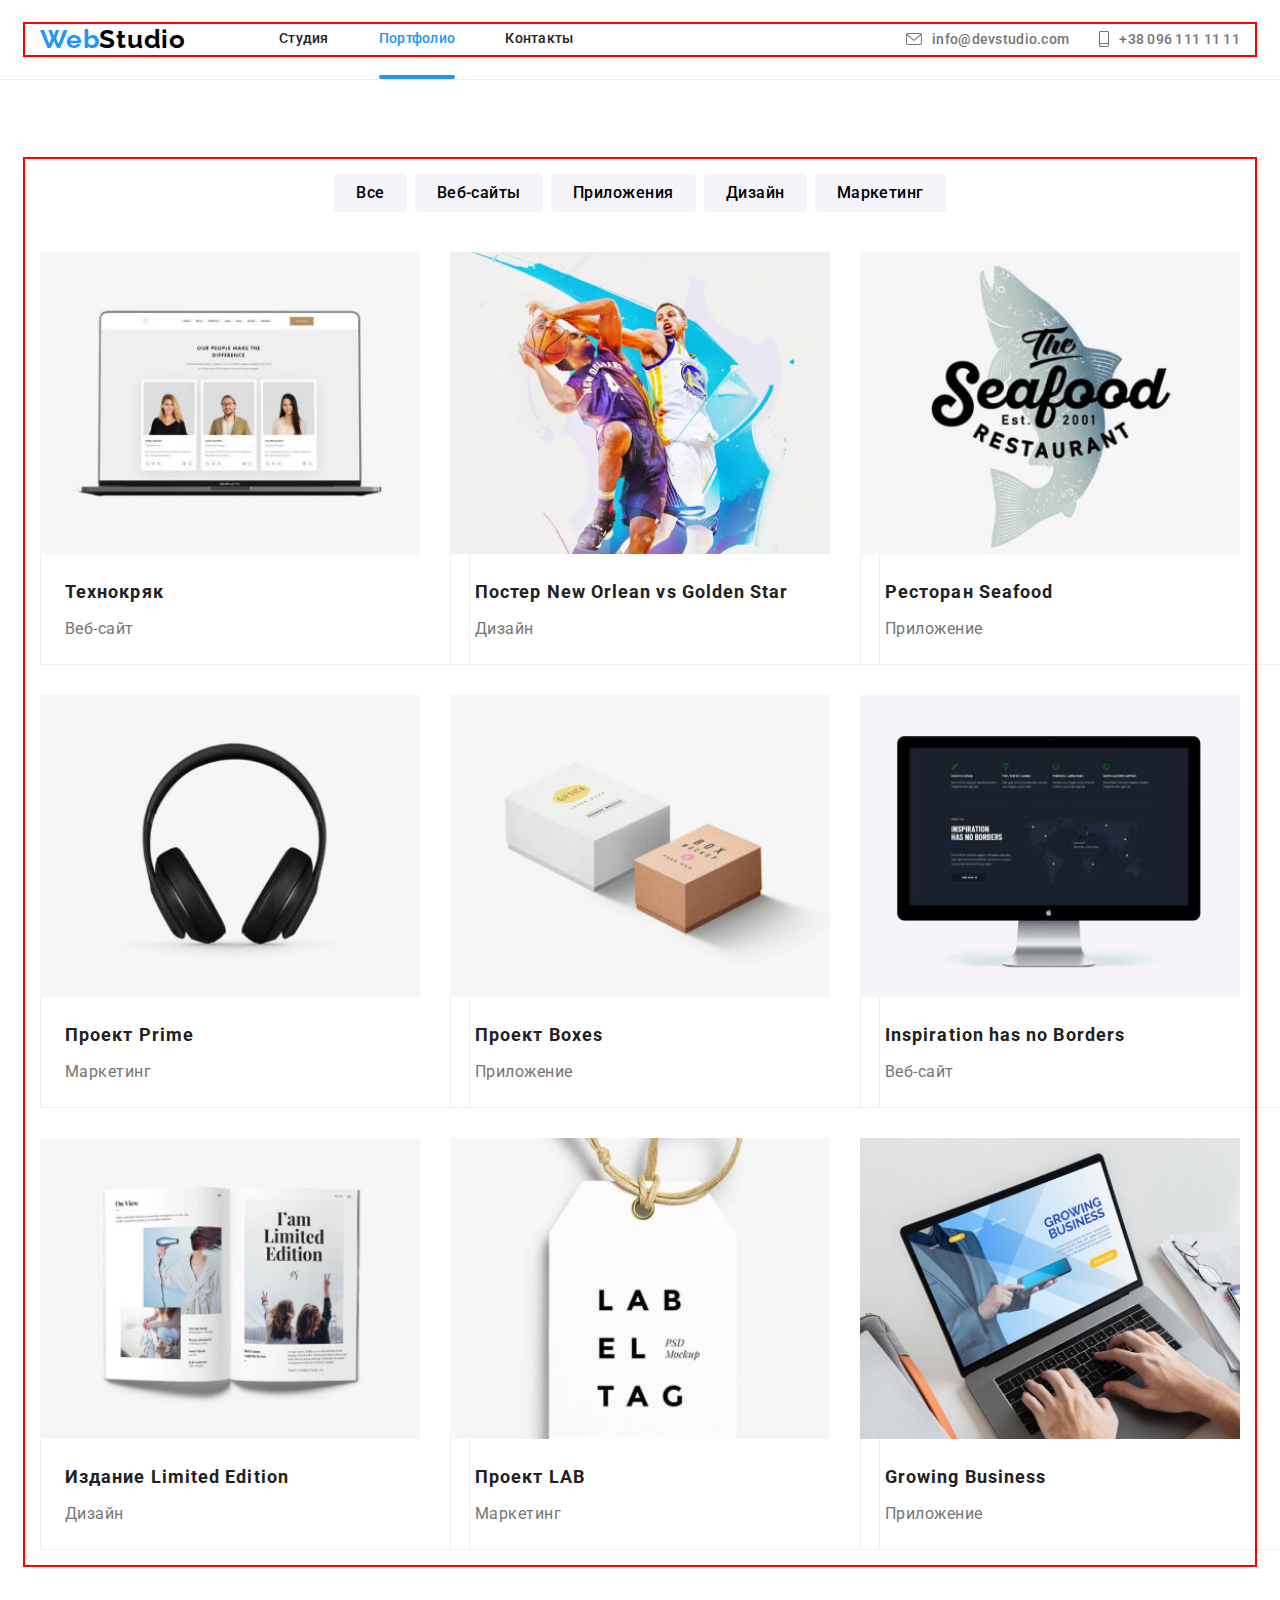
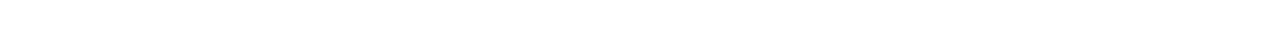
==== commit c4044839: "footer" ====
--- a/portfolio.html
+++ b/portfolio.html
@@ -39,12 +39,13 @@
         </button>
         
         <div class="mobile-menu is-hidden">
-          <button type="button" class="mobile-menu__close-button">
-            <svg class="mobile-menu__close-icon" width="17" height="17">
-              <use href="./images/icons.svg#button-modal"></use>
-            </svg>
-          </button>
           <div class="container mobile-menu__container">
+            <button type="button" class="mobile-menu__close-button">
+              <svg class="mobile-menu__close-icon" width="17" height="17">
+                <use href="./images/icons.svg#button-modal"></use>
+              </svg>
+            </button>
+            
             <nav class="mobile-menu__navigation">
               <ul class="list mobile-menu__navigation-list">
                 <li class="mobile-menu__navigation-list-item">
@@ -162,15 +163,24 @@
           <h2 class="visually-hidden">Портфолио</h2>
           <ul class="list portfolio">
             <li class="portfolio__item">
-              <a class="link portfolio__link" href="">
-                <div class="portfolio__thumb">
-                  <img
-                    class="portfolio__img img"
-                    src="./images/img1-port1.jpg"
-                    alt="ноутбук"
-                    width="370"
-                    height="294"
-                  />
+              <a class="link portfolio__link" href="#">
+                <div class="portfolio__thumb">
+                  <picture>
+                    <source srcset="
+                      ./images/portfolio/works-1-desktop.jpg 1x, 
+                      ./images/portfolio/works-1-desktop@2x.jpg 2x" media="(min-width: 1200px)">
+                  
+                    <source srcset="
+                      ./images/portfolio/works-1-tablet.jpg 1x, 
+                      ./images/portfolio/works-1-tablet@2x.jpg 2x" media="(min-width: 768px)">
+                  
+                    <source srcset="
+                      ./images/portfolio/works-1.jpg 1x, 
+                      ./images/portfolio/works-1@2x.jpg 2x" media="(min-width: 320px)">
+                  
+                    <img class="img" src="./images/portfolio/works-1-desktop.jpg" alt="ноутбук" />
+                  </picture>
+                  
                   <p class="portfolio__overlay">
                     "Технокряк это современная площадка распространения
                     коронавируса. Компании используют эту платформу для
@@ -186,15 +196,24 @@
               </a>
             </li>
             <li class="portfolio__item">
-              <a class="link portfolio__link" href="">
-                <div class="portfolio__thumb">
-                  <img
-                    class="portfolio__img img"
-                    src="./images/img2-port.jpg"
-                    alt="два баскетболиста"
-                    width="370"
-                    height="294"
-                  />
+              <a class="link portfolio__link" href="#">
+                <div class="portfolio__thumb">
+                  <picture>
+                    <source srcset="
+                      ./images/portfolio/works-2-desktop.jpg 1x, 
+                      ./images/portfolio/works-2-desktop@2x.jpg 2x" media="(min-width: 1200px)">
+                  
+                    <source srcset="
+                      ./images/portfolio/works-2-tablet.jpg 1x, 
+                      ./images/portfolio/works-2-tablet@2x.jpg 2x" media="(min-width: 768px)">
+                  
+                    <source srcset="
+                      ./images/portfolio/works-2.jpg 1x, 
+                      ./images/portfolio/works-2@2x.jpg 2x" media="(min-width: 320px)">
+                  
+                    <img class="img" src="./images/portfolio/works-2-desktop.jpg" alt="два баскетболиста" />
+                  </picture>
+                  
                   <p class="portfolio__overlay">
                     "Технокряк это современная площадка распространения
                     коронавируса. Компании используют эту платформу для
@@ -211,15 +230,23 @@
               </a>
             </li>
             <li class="portfolio__item">
-              <a class="link portfolio__link" href="">
-                <div class="portfolio__thumb">
-                  <img
-                    class="portfolio__img img"
-                    src="./images/img3-port.jpg"
-                    alt="логотип ресторана"
-                    width="370"
-                    height="294"
-                  />
+              <a class="link portfolio__link" href="#">
+                <div class="portfolio__thumb">
+                  <picture>
+                    <source srcset="
+                      ./images/portfolio/works-3-desktop.jpg 1x, 
+                      ./images/portfolio/works-3-desktop@2x.jpg 2x" media="(min-width: 1200px)">
+                  
+                    <source srcset="
+                      ./images/portfolio/works-3-tablet.jpg 1x, 
+                      ./images/portfolio/works-3-tablet@2x.jpg 2x" media="(min-width: 768px)">
+                  
+                    <source srcset="
+                      ./images/portfolio/works-3.jpg 1x, 
+                      ./images/portfolio/works-3@2x.jpg 2x" media="(min-width: 320px)">
+                  
+                    <img class="img" src="./images/portfolio/works-3-desktop.jpg" alt="логотип ресторана" />                  
+                  
                   <p class="portfolio__overlay">
                     "Технокряк это современная площадка распространения
                     коронавируса. Компании используют эту платформу для
@@ -236,15 +263,23 @@
               </a>
             </li>
             <li class="portfolio__item">
-              <a class="link portfolio__link" href="">
-                <div class="portfolio__thumb">
-                  <img
-                    class="portfolio__img img"
-                    src="./images/img4-port.jpg"
-                    alt="наушники"
-                    width="370"
-                    height="294"
-                  />
+              <a class="link portfolio__link" href="#">
+                <div class="portfolio__thumb">
+                  <picture>
+                    <source srcset="
+                      ./images/portfolio/works-4-desktop.jpg 1x, 
+                      ./images/portfolio/works-4-desktop@2x.jpg 2x" media="(min-width: 1200px)">
+                  
+                    <source srcset="
+                      ./images/portfolio/works-4-tablet.jpg 1x, 
+                      ./images/portfolio/works-4-tablet@2x.jpg 2x" media="(min-width: 768px)">
+                  
+                    <source srcset="
+                      ./images/portfolio/works-4.jpg 1x, 
+                      ./images/portfolio/works-4@2x.jpg 2x" media="(min-width: 320px)">
+                  
+                    <img class="img" src="./images/portfolio/works-4-desktop.jpg" alt="наушники" />
+                  
                   <p class="portfolio__overlay">
                     "Технокряк это современная площадка распространения
                     коронавируса. Компании используют эту платформу для
@@ -261,15 +296,23 @@
               </a>
             </li>
             <li class="portfolio__item">
-              <a class="link portfolio__link" href="">
-                <div class="portfolio__thumb">
-                  <img
-                    class="portfolio__img img"
-                    src="./images/img5-port.jpg"
-                    alt="две коробки"
-                    width="370"
-                    height="294"
-                  />
+              <a class="link portfolio__link" href="#">
+                <div class="portfolio__thumb">
+                  <picture>
+                    <source srcset="
+                      ./images/portfolio/works-5-desktop.jpg 1x, 
+                      ./images/portfolio/works-5-desktop@2x.jpg 2x" media="(min-width: 1200px)">
+                  
+                    <source srcset="
+                      ./images/portfolio/works-5-tablet.jpg 1x, 
+                      ./images/portfolio/works-5-tablet@2x.jpg 2x" media="(min-width: 768px)">
+                  
+                    <source srcset="
+                      ./images/portfolio/works-5.jpg 1x, 
+                      ./images/portfolio/works-5@2x.jpg 2x" media="(min-width: 320px)">
+                  
+                    <img class="img" src="./images/portfolio/works-5-desktop.jpg" alt="две коробки" />
+                  
                   <p class="portfolio__overlay">
                     "Технокряк это современная площадка распространения
                     коронавируса. Компании используют эту платформу для
@@ -286,15 +329,23 @@
               </a>
             </li>
             <li class="portfolio__item">
-              <a class="link portfolio__link" href="">
-                <div class="portfolio__thumb">
-                  <img
-                    class="portfolio__img img"
-                    src="./images/img6-port.jpg"
-                    alt="монитор"
-                    width="370"
-                    height="294"
-                  />
+              <a class="link portfolio__link" href="#">
+                <div class="portfolio__thumb">
+                  <picture>
+                    <source srcset="
+                      ./images/portfolio/works-6-desktop.jpg 1x, 
+                      ./images/portfolio/works-6-desktop@2x.jpg 2x" media="(min-width: 1200px)">
+                  
+                    <source srcset="
+                      ./images/portfolio/works-6-tablet.jpg 1x, 
+                      ./images/portfolio/works-6-tablet@2x.jpg 2x" media="(min-width: 768px)">
+                  
+                    <source srcset="
+                      ./images/portfolio/works-6.jpg 1x, 
+                      ./images/portfolio/works-6@2x.jpg 2x" media="(min-width: 320px)">
+                  
+                    <img class="img" src="./images/portfolio/works-6-desktop.jpg" alt="монитор" />
+                  
                   <p class="portfolio__overlay">
                     "Технокряк это современная площадка распространения
                     коронавируса. Компании используют эту платформу для
@@ -311,15 +362,23 @@
               </a>
             </li>
             <li class="portfolio__item">
-              <a class="link portfolio__link" href="">
-                <div class="portfolio__thumb">
-                  <img
-                    class="portfolio__img img"
-                    src="./images/img7-port.jpg"
-                    alt="открытая книга"
-                    width="370"
-                    height="294"
-                  />
+              <a class="link portfolio__link" href="#">
+                <div class="portfolio__thumb">
+                  <picture>
+                    <source srcset="
+                      ./images/portfolio/works-7-desktop.jpg 1x, 
+                      ./images/portfolio/works-7-desktop@2x.jpg 2x" media="(min-width: 1200px)">
+                  
+                    <source srcset="
+                      ./images/portfolio/works-7-tablet.jpg 1x, 
+                      ./images/portfolio/works-7-tablet@2x.jpg 2x" media="(min-width: 768px)">
+                  
+                    <source srcset="
+                      ./images/portfolio/works-7.jpg 1x, 
+                      ./images/portfolio/works-7@2x.jpg 2x" media="(min-width: 320px)">
+                  
+                    <img class="img" src="./images/portfolio/works-7-desktop.jpg" alt="открытая книга" />
+                  
                   <p class="portfolio__overlay">
                     "Технокряк это современная площадка распространения
                     коронавируса. Компании используют эту платформу для
@@ -336,15 +395,23 @@
               </a>
             </li>
             <li class="portfolio__item">
-              <a class="link portfolio__link" href="">
-                <div class="portfolio__thumb">
-                  <img
-                    class="portfolio__img img"
-                    src="./images/img8-port.jpg"
-                    alt="картонный лейбл"
-                    width="370"
-                    height="294"
-                  />
+              <a class="link portfolio__link" href="#">
+                <div class="portfolio__thumb">
+                  <picture>
+                    <source srcset="
+                      ./images/portfolio/works-8-desktop.jpg 1x, 
+                      ./images/portfolio/works-8-desktop@2x.jpg 2x" media="(min-width: 1200px)">
+                  
+                    <source srcset="
+                      ./images/portfolio/works-8-tablet.jpg 1x, 
+                      ./images/portfolio/works-8-tablet@2x.jpg 2x" media="(min-width: 768px)">
+                  
+                    <source srcset="
+                      ./images/portfolio/works-8.jpg 1x, 
+                      ./images/portfolio/works-8@2x.jpg 2x" media="(min-width: 320px)">
+                  
+                    <img class="img" src="./images/portfolio/works-8-desktop.jpg" alt="картонный лейбл" />
+                  
                   <p class="portfolio__overlay">
                     "Технокряк это современная площадка распространения
                     коронавируса. Компании используют эту платформу для
@@ -361,15 +428,23 @@
               </a>
             </li>
             <li class="portfolio__item">
-              <a class="link portfolio__link" href="">
-                <div class="portfolio__thumb">
-                  <img
-                    class="portfolio__img img"
-                    src="./images/img9-port.jpg"
-                    alt="руки работающие на ноутбуке"
-                    width="370"
-                    height="294"
-                  />
+              <a class="link portfolio__link" href="#">
+                <div class="portfolio__thumb">
+                  <picture>
+                    <source srcset="
+                      ./images/portfolio/works-9-desktop.jpg 1x, 
+                      ./images/portfolio/works-9-desktop@2x.jpg 2x" media="(min-width: 1200px)">
+                  
+                    <source srcset="
+                      ./images/portfolio/works-9-tablet.jpg 1x, 
+                      ./images/portfolio/works-9-tablet@2x.jpg 2x" media="(min-width: 768px)">
+                  
+                    <source srcset="
+                      ./images/portfolio/works-9.jpg 1x, 
+                      ./images/portfolio/works-9@2x.jpg 2x" media="(min-width: 320px)">
+                  
+                    <img class="img" src="./images/portfolio/works-9-desktop.jpg" alt="руки работающие на ноутбуке" />
+                  
                   <p class="portfolio__overlay">
                     "Технокряк это современная площадка распространения
                     коронавируса. Компании используют эту платформу для
--- a/css/main.min.css
+++ b/css/main.min.css
@@ -1,2 +1,2 @@
-:root{--title-text-color: #212121;--main-text-color: #757575;--second-text-color: #ffffff;--accent-color: #2196f3}h1,h2,h3,h4,h5,h6,p{margin:0}ul{margin:0;padding:0}body{margin:0;padding:0;color:var(--main-text-color);font-family:"Roboto", sans-serif}.container{padding:0px 15px;margin:0 auto;width:100%;outline:2px solid red}@media screen and (min-width: 480px){.container{width:480px}}@media screen and (min-width: 768px){.container{width:768px}}@media screen and (min-width: 1200px){.container{width:1200px}}.list{list-style:none}.link{text-decoration:none}.section{padding:60px 0}@media screen and (min-width: 1200px){.section{padding:94px 0}}.img{display:block;max-width:100%;height:auto}.visually-hidden{position:absolute;width:1px;height:1px;margin:-1px;border:0;padding:0;white-space:nowrap;clip-path:inset(100%);clip:rect(0 0 0 0);overflow:hidden}.page-header{border-bottom:1px solid #ececec;padding-top:24px;padding-bottom:24px}@media screen and (min-width: 768px){.page-header__logo{margin-right:88px}}@media screen and (min-width: 1200px){.page-header__logo{margin-right:93px}}.page-header__logo--second-color{color:#000000}.navigation{display:none}@media screen and (min-width: 768px){.navigation{display:block}}.navigation__list{display:flex}.page-header__wrap{display:flex;align-items:center;justify-content:space-between}.navigation__link{display:flex;font-style:normal;font-weight:500;font-size:14px;line-height:1.14;letter-spacing:0.02em;color:var(--title-text-color);transition-property:color;transition-duration:250ms;transition-timing-function:cubic-bezier(0.4, 0, 0.2, 1)}.navigation__link:hover,.navigation__link:focus{color:var(--accent-color)}.link--current{position:relative;color:var(--accent-color)}.link--current::after{position:absolute;display:inline-block;content:"";width:100%;height:4px;top:44px;background-color:var(--accent-color);border-radius:2px}.navigation__list-item{margin-right:50px}.navigation__list-item:last-child{margin-right:0}.navigation__list-item:last-child:focus{color:var(--accent-color)}.contact__list{display:none;margin-left:auto}@media screen and (min-width: 768px){.contact__list{display:block}}@media screen and (min-width: 1200px){.contact__list{display:flex}}.contact__link{display:flex;align-items:center;font-style:normal;font-weight:500;font-size:14px;line-height:1.4;letter-spacing:0.02em;color:var(--main-text-color);fill:var(--main-text-color);transition-property:color, fill;transition-duration:250ms;transition-timing-function:cubic-bezier(0.4, 0, 0.2, 1)}.contact__link:hover,.contact__link:focus{fill:var(--accent-color);color:var(--accent-color)}@media screen and (min-width: 768px) and (max-width: 1199px){.contact__item:not(:last-child){margin-bottom:12px}}@media screen and (min-width: 1200px){.contact__item:not(:last-child){margin-right:30px}}.contact__icon{margin-right:10px}.mobile-menu__open-button{display:flex;align-items:center;background-color:transparent;border:none}@media screen and (min-width: 768px){.mobile-menu__open-button{display:none}}.hero{margin:auto;background-color:#c4c4c4;background-repeat:no-repeat;background-position:center;background-size:cover;padding:118px 0;background-image:linear-gradient(0deg, rgba(0,0,0,0.2), rgba(0,0,0,0.2)),url(../images/hero/hero.jpg)}@media (min-device-pixel-ratio: 2), (min-resolution: 192dpi), (min-resolution: 2dppx){.hero{background-image:linear-gradient(0deg, rgba(0,0,0,0.2), rgba(0,0,0,0.2)),url(../images/hero/hero2x.jpg)}}@media screen and (min-width: 768px){.hero{flex-basis:calc(100% / 2 - 30px);margin:15px;background-image:linear-gradient(0deg, rgba(0,0,0,0.2), rgba(0,0,0,0.2)),url(../images/hero/hero-tablet.jpg)}}@media screen and (min-width: 768px) and (min-device-pixel-ratio: 2), screen and (min-width: 768px) and (min-resolution: 192dpi), screen and (min-width: 768px) and (min-resolution: 2dppx){.hero{background-image:linear-gradient(0deg, rgba(0,0,0,0.2), rgba(0,0,0,0.2)),url(../images/hero/hero-tablet2x.jpg)}}@media screen and (min-width: 1200px){.hero{background-image:linear-gradient(0deg, rgba(0,0,0,0.2), rgba(0,0,0,0.2)),url(../images/hero/hero-desktop.jpg)}}@media screen and (min-width: 1200px) and (min-device-pixel-ratio: 2), screen and (min-width: 1200px) and (min-resolution: 192dpi), screen and (min-width: 1200px) and (min-resolution: 2dppx){.hero{background-image:linear-gradient(0deg, rgba(0,0,0,0.2), rgba(0,0,0,0.2)),url(../images/hero/hero-desktop2x.jpg)}}.hero__tittle{display:block;font-weight:900;font-size:26px;line-height:1.62;text-align:center;letter-spacing:0.06em;text-transform:uppercase;color:var(--second-text-color)}.hero__button{display:block;margin:30px auto 0;padding:10px 32px;min-width:200px;font-family:inherit;font-weight:700;font-size:16px;line-height:1.87;align-items:center;text-align:center;letter-spacing:0.06em;background:#2196f3;color:var(--second-text-color);cursor:pointer;border-radius:4px;border-color:transparent}@media screen and (min-width: 768px){.values__list{margin-top:-30px;margin-left:-30px;display:flex;flex-wrap:wrap}}@media screen and (max-width: 767px){.values__item:not(:last-child){margin-bottom:30px}}@media screen and (min-width: 768px){.values__item{margin-top:30px;margin-left:30px;flex-basis:calc(100% / 2 - 30px)}}@media screen and (min-width: 1200px){.values__item{flex-basis:calc(100% / 4 - 30px)}}.values__icon-container{display:flex;justify-content:center;align-items:center;width:100%;height:120px;margin-bottom:30px;background-color:#f5f4fa;border-radius:4px}.values__item-tittle{margin-bottom:10px;font-weight:700;font-size:14px;line-height:1.14;letter-spacing:0.03em;text-transform:uppercase;color:var(--title-text-color)}.values__text{font-size:14px;line-height:1.71;letter-spacing:0.03em;color:var(--main-text-color)}.about__img{display:block}.about__tittle{margin:0 auto 50px}.about__list{display:flex}.about__list .about__item+.about__item{margin-left:30px}.about__thumb{position:relative}.about__tittle-wrap{position:absolute;width:370px;height:70px;bottom:0;background-color:rgba(47,48,58,0.8)}.about__item-tittle{margin:27px auto;font-weight:700;font-size:14px;line-height:1.14;text-align:center;letter-spacing:0.03em;text-transform:uppercase;color:#ffffff}.team{background:#f5f4fa}.team__tittle{margin:0 auto 30px}@media screen and (min-width: 768px){.team__list{display:flex;flex-wrap:wrap;margin:-15px}}.team__item{border-bottom:1px solid transparent;border-radius:0 0 4px 4px;background:#ffffff;box-shadow:0px 1px 3px rgba(0,0,0,0.12),0px 1px 1px rgba(0,0,0,0.14),0px 2px 1px rgba(0,0,0,0.2)}.team__item img{width:100%}@media screen and (max-width: 767px){.team__item:not(:last-child){margin-bottom:30px}}@media screen and (min-width: 768px){.team__item{flex-basis:calc(100% / 2 - 30px);margin:15px}}@media screen and (min-width: 1200px){.team__item{flex-basis:calc(100% / 4 - 30px)}}.team__item-tittle{margin-bottom:10px;font-weight:500;font-size:16px;line-height:1.18;text-align:center;letter-spacing:0.03em;color:var(--title-text-color)}.team__meta-wrap{padding-top:30px;padding-bottom:30px}.team__item-text{margin-bottom:16px;font-size:16px;line-height:1.18;text-align:center;letter-spacing:0.03em;color:var(--main-text-color)}.social-list__link:hover,.social-list__link:focus{background-color:var(--accent-color);fill:#ffffff}.social-list__team-icon{fill:#afb1b8}.social-list__link:hover .social-list__team-icon,.social-list__link:focus .social-list__team-icon{fill:#ffffff}.clients__tittle{margin:0 auto 50px}.clients__list{display:flex;flex-wrap:wrap;margin:-15px}.clients__item{flex-basis:calc(100% / 2 - 30px);height:92px;margin:15px}@media screen and (min-width: 768px){.clients__item{flex-basis:calc(100% / 3 - 30px)}}@media screen and (min-width: 1200px){.clients__item{flex-basis:calc(100% / 6 - 30px)}}.clients__link{display:flex;justify-content:center;align-items:center;width:100%;height:100%;border:1px solid #afb1b8;border-radius:4px;fill:#afb1b8;transition-property:fill, border-color;transition-duration:250ms;transition-timing-function:cubic-bezier(0.4, 0, 0.2, 1)}.clients__link:hover,.clients__link:focus{border-color:var(--accent-color);fill:var(--accent-color)}.page-footer{padding:60px 0;height:252px;background-color:#2f303a}.page-footer__logo{margin-bottom:30px}.page-footer__logo--second-color{color:var(--second-text-color)}.address{font-style:normal}.address-social__wrap{display:flex;align-items:baseline}.address__link{color:inherit}.address__map{font-weight:normal;font-size:14px;line-height:1.71;letter-spacing:0.03em;color:var(--second-text-color)}.address__contact{font-weight:normal;font-size:14px;line-height:1.71;letter-spacing:0.03em;color:rgba(255,255,255,0.6)}.address__item:not(:last-child){margin-bottom:9px}.social__wrap{margin-left:70px;margin-right:93px}.social__tittle{margin-bottom:20px;font-weight:700;font-size:14px;line-height:1.14;letter-spacing:0.03em;text-transform:uppercase;color:var(--second-text-color)}.social-list__link:hover,.social-list__link:focus{background-color:var(--accent-color)}.social__link--footer-bg-color{background-color:rgba(255,255,255,0.1)}.social-list__footer-icon{fill:#ffffff}.newsletter__text{margin-bottom:20px;font-weight:700;font-size:14px;line-height:1.14;letter-spacing:0.03em;text-transform:uppercase;color:var(--second-text-color)}.newsletter__wrap{display:flex}.newsletter__input{width:358px;height:50px;padding-left:16px;color:var(--second-text-color);border:1px solid rgba(255,255,255,0.3);filter:drop-shadow(0px 4px 4px rgba(0,0,0,0.15));border-radius:4px;background-color:transparent;outline:none}.newsletter__input:focus{border-color:var(--accent-color)}.newsletter__input:focus::placeholder{font-size:16px;line-height:1.25;color:rgba(255,255,255,0.6)}.newsletter__link{display:flex;align-items:center;width:200px;height:50px;padding:10px 28px;margin-left:12px;transition:transform 250ms cubic-bezier(0.4, 0, 0.2, 1);font-weight:bold;font-size:16px;line-height:1.87px;letter-spacing:0.06em;color:var(--second-text-color);background:var(--accent-color);border-radius:4px;border-color:transparent;cursor:pointer}.newsletter__link:hover,.newsletter__link:focus{box-shadow:0px 4px 4px rgba(0,0,0,0.15);border-color:var(--accent-color)}.newsletter__icon{fill:#ffffff;margin-left:10px}.backdrop{position:fixed;top:0;left:0;min-width:100%;min-height:100%;background-color:rgba(0,0,0,0.2);transition:opacity 250ms cubic-bezier(0.4, 0, 0.2, 1),visibility 250ms cubic-bezier(0.4, 0, 0.2, 1)}.modal{position:absolute;left:50%;top:50%;width:528px;min-height:581px;padding:40px;background-color:#ffffff;box-shadow:0px 1px 3px rgba(0,0,0,0.12),0px 1px 1px rgba(0,0,0,0.14),0px 2px 1px rgba(0,0,0,0.2);border-radius:4px;transition:transform 250ms cubic-bezier(0.4, 0, 0.2, 1);transform:translate(-50%, -50%)}.is-hidden{visibility:hidden;opacity:0;pointer-events:none}.backdrop.is-hidden .modal{transform:scale(-0.5);transition:transform 250ms cubic-bezier(0.4, 0, 0.2, 1)}.modal__close-button{position:absolute;top:8px;right:8px;display:flex;align-items:center;justify-content:center;width:30px;height:30px;border:1px solid rgba(0,0,0,0.1);border-radius:50%;background-color:transparent;cursor:pointer;transition-property:fill;transition-duration:250ms;transition-timing-function:cubic-bezier(0.4, 0, 0.2, 1)}.modal__close-button:hover .modal__close-icon,.modal__close-button:focus .modal__close-icon{fill:var(--accent-color)}.modal__tittle{margin-bottom:12px;font-weight:700;font-size:20px;line-height:1.15;text-align:center;letter-spacing:0.03em;color:var(--title-text-color)}.modal__field-wrap{margin-bottom:10px}.modal__input{width:100%;height:40px;padding:0 10px 0 42px;border:1px solid rgba(33,33,33,0.2);border-radius:4px;font-size:12px;line-height:1.16;letter-spacing:0.01em;color:var(--main-text-color);outline:none;transition:border-color 250ms cubic-bezier(0.4, 0, 0.2, 1)}.modal__input:focus{border-color:var(--accent-color)}.modal__input:focus+.modal__input-icon{fill:var(--accent-color)}.modal__input-wrap{position:relative}.modal__label{display:block;margin-bottom:4px;font-size:12px;line-height:1.16;letter-spacing:0.01em;color:var(--main-text-color)}.modal__input-icon{position:absolute;display:block;top:50%;left:15px;transform:translateY(-50%);transition:fill 250ms cubic-bezier(0.4, 0, 0.2, 1)}.modal__comments{height:120px;width:100%;margin-bottom:10px;padding:12px 16px;border:1px solid rgba(33,33,33,0.2);border-radius:4px;resize:none;outline:none;transition:border-color 250ms cubic-bezier(0.4, 0, 0.2, 1)}.modal__comments:focus{border-color:var(--accent-color)}.modal__comments::placeholder{font-size:12px;line-height:1.16;letter-spacing:0.01em;color:rgba(117,117,117,0.5)}.modal__checkbox-wrap{display:flex;align-items:center;justify-content:center}.modal__checkbox:focus+.modal__checkbox-text .modal__custom-checkbox{border-color:var(--accent-color)}.modal__custom-checkbox{display:flex;align-items:center;justify-content:center;margin-right:8px;width:16px;height:15px;border:2px solid var(--title-text-color);border-radius:2px}.modal__custom-icon{fill:var(--second-text-color)}.modal__checkbox-text{display:flex;align-items:center;justify-content:center;font-size:14px;line-height:1.71px;letter-spacing:0.03em;color:var(--main-text-color)}.modal__checkbox:checked+.modal__checkbox-text .modal__custom-checkbox{background-color:var(--accent-color);border:none}.modal__policy-link{cursor:pointer;color:var(--accent-color)}.modal__submit-button{display:block;width:200px;height:50px;padding:0 10px;margin:30px auto 0;font-weight:700;font-size:16px;line-height:1.87;text-align:center;letter-spacing:0.06em;color:var(--second-text-color);background:var(--accent-color);border-color:transparent;cursor:pointer;border-radius:4px;transition:background-color 250ms cubic-bezier(0.4, 0, 0.2, 1),box-shadow 250ms cubic-bezier(0.4, 0, 0.2, 1)}.modal__submit-button:hover,.modal__submit-button:focus{box-shadow:0px 4px 4px rgba(0,0,0,0.15)}.filter{display:flex;flex-wrap:wrap;justify-content:start;margin-top:-15px}.filter .filter__item:not(:last-child){margin-right:8px}.filter .filter__item{margin-top:15px}@media screen and (min-width: 768px){.filter{justify-content:center}}.filter__position{margin-bottom:40px}.filter__button{padding:6px 22px;font-family:inherit;font-weight:500;font-size:16px;line-height:1.62;text-align:center;letter-spacing:0.03em;background-color:#f5f4fa;cursor:pointer;border:transparent;border-radius:4px;transition-property:color, background-color, box-shadow;transition-duration:250ms;transition-timing-function:cubic-bezier(0.4, 0, 0.2, 1)}.filter__button:hover,.filter__button:focus{color:#ffffff;background-color:var(--accent-color);box-shadow:0px 3px 1px rgba(0,0,0,0.1),0px 1px 2px rgba(0,0,0,0.08),0px 2px 2px rgba(0,0,0,0.12)}@media screen and (min-width: 768px){.portfolio{display:flex;flex-wrap:wrap;margin:-15px}}.portfolio__link{display:block;transition-property:box-shadow;transition-duration:250ms;transition-timing-function:cubic-bezier(0.4, 0, 0.2, 1)}.portfolio__link:hover,.portfolio__link:focus{box-shadow:0px 1px 1px rgba(0,0,0,0.12),0px 4px 4px rgba(0,0,0,0.06),1px 4px 6px rgba(0,0,0,0.16)}@media screen and (min-width: 768px){.portfolio__link{display:flex;flex-direction:column;height:100%}}.portfolio__thumb{position:relative;overflow:hidden}@media screen and (min-width: 768px){.portfolio__thumb{flex-grow:1}}.portfolio__item img{width:100%}@media screen and (max-width: 767px){.portfolio__item:not(:last-child){margin-bottom:30px}}@media screen and (min-width: 768px){.portfolio__item{flex-basis:calc(100% / 2 - 30px);margin:15px}}@media screen and (min-width: 1200px){.portfolio__item{flex-basis:calc(100% / 3 - 30px)}}.portfolio__overlay{position:absolute;padding:63px 24px;width:370px;height:294px;top:0;left:0;background-color:rgba(33,150,243,0.9);font-size:18px;line-height:1.56;letter-spacing:0.03em;color:#ffffff;transition-property:opacity, transform;transition-duration:250ms;transition-timing-function:cubic-bezier(0.4, 0, 0.2, 1);transform:translateY(100%);opacity:0}.portfolio__link:hover .portfolio__overlay,.portfolio__link:focus .portfolio__overlay{transform:translateY(0);opacity:1;transition:transform 250ms cubic-bezier(0.4, 0, 0.2, 1)}.portfolio__tittle{margin-bottom:4px;font-weight:700;font-size:18px;line-height:2;letter-spacing:0.06em;color:var(--title-text-color)}.portfolio__text{font-size:16px;line-height:1.87;letter-spacing:0.03em;color:var(--main-text-color)}.portfolio__meta{padding:20px 24px;width:100%;border-right:1px solid #eeeeee;border-bottom:1px solid #eeeeee;border-left:1px solid #eeeeee}.logo{display:block;font-family:Raleway;font-style:normal;font-weight:700;font-size:26px;line-height:1.19;letter-spacing:0.03em;color:var(--accent-color)}.tittle{display:block;font-weight:700;font-size:28px;line-height:33px;text-align:center;letter-spacing:0.03em;color:var(--title-text-color)}@media screen and (min-width: 1200px){.tittle{font-size:36px;line-height:1.16}}.social-list{display:flex;justify-content:center}.social-list__item{width:44px;height:44px}.social-list__item+.social-list__item{margin-left:10px}.social-list__link{display:flex;justify-content:center;align-items:center;width:100%;height:100%;border-radius:50%;transition-property:background-color, color;transition-duration:250ms;transition-timing-function:cubic-bezier(0.4, 0, 0.2, 1)}.mobile-menu{position:fixed;background-color:#ffffff;top:0;left:0;width:100vw;height:100vh}.mobile-menu .container{height:100%}.mobile-menu__close-button{margin:21px 25px auto auto;margin-bottom:8px;display:flex;align-items:center;border:none;background-color:transparent}.mobile-menu__container{display:flex;flex-direction:column}.mobile-menu__navigation{margin-bottom:auto}.mobile-menu__navigation-link{font-weight:500;font-size:40px;line-height:1.18;text-align:center;letter-spacing:0.02em;color:var(--title-text-color)}.mobile-menu__navigation-link:hover,.mobile-menu__navigation-link:focus{color:var(--accent-color)}.mobile-menu__navigation-list-item:not(:last-child){margin-bottom:30px}.mobile-menu__contact-list{margin-bottom:64px}.mobile-menu__contact-item:not(:last-child){margin-bottom:30px}.mobile-menu__tel-link{font-weight:500;font-size:34px;line-height:1.18;letter-spacing:0.02em;color:var(--accent-color)}.mobile-menu__email-link{font-weight:500;font-size:24px;line-height:28px;letter-spacing:0.02em;color:var(--main-text-color)}.mobile-menu__social-list{display:flex;justify-content:start}.mobile-menu__social-list-item:not(:last-child){border-right:1px solid rgba(33,33,33,0.2);padding-right:10px}.mobile-menu__social-list-item+.mobile-menu__social-list-item{padding-left:10px}.mobile-menu__social-list-link{font-weight:500;font-size:18px;line-height:1.22;letter-spacing:0.02em;color:var(--accent-color)}
+:root{--title-text-color: #212121;--main-text-color: #757575;--second-text-color: #ffffff;--accent-color: #2196f3}h1,h2,h3,h4,h5,h6,p{margin:0}ul{margin:0;padding:0}body{margin:0;padding:0;color:var(--main-text-color);font-family:"Roboto", sans-serif}.container{padding:0px 15px;margin:0 auto;width:100%;outline:2px solid red}@media screen and (min-width: 480px){.container{width:480px}}@media screen and (min-width: 768px){.container{width:768px}}@media screen and (min-width: 1200px){.container{width:1200px}}.list{list-style:none}.link{text-decoration:none}.section{padding:60px 0}@media screen and (min-width: 1200px){.section{padding:94px 0}}.img{display:block;max-width:100%;height:auto}.visually-hidden{position:absolute;width:1px;height:1px;margin:-1px;border:0;padding:0;white-space:nowrap;clip-path:inset(100%);clip:rect(0 0 0 0);overflow:hidden}.page-header{border-bottom:1px solid #ececec;padding-top:24px;padding-bottom:24px}@media screen and (min-width: 768px){.page-header__logo{margin-right:88px}}@media screen and (min-width: 1200px){.page-header__logo{margin-right:93px}}.page-header__logo--second-color{color:#000000}.navigation{display:none}@media screen and (min-width: 768px){.navigation{display:block}}.navigation__list{display:flex}.page-header__wrap{display:flex;align-items:center;justify-content:space-between}.navigation__link{display:flex;font-style:normal;font-weight:500;font-size:14px;line-height:1.14;letter-spacing:0.02em;color:var(--title-text-color);transition-property:color;transition-duration:250ms;transition-timing-function:cubic-bezier(0.4, 0, 0.2, 1)}.navigation__link:hover,.navigation__link:focus{color:var(--accent-color)}.link--current{position:relative;color:var(--accent-color)}.link--current::after{position:absolute;display:inline-block;content:"";width:100%;height:4px;top:44px;background-color:var(--accent-color);border-radius:2px}.navigation__list-item{margin-right:50px}.navigation__list-item:last-child{margin-right:0}.navigation__list-item:last-child:focus{color:var(--accent-color)}.contact__list{display:none;margin-left:auto}@media screen and (min-width: 768px){.contact__list{display:block}}@media screen and (min-width: 1200px){.contact__list{display:flex}}.contact__link{display:flex;align-items:center;font-style:normal;font-weight:500;font-size:14px;line-height:1.4;letter-spacing:0.02em;color:var(--main-text-color);fill:var(--main-text-color);transition-property:color, fill;transition-duration:250ms;transition-timing-function:cubic-bezier(0.4, 0, 0.2, 1)}.contact__link:hover,.contact__link:focus{fill:var(--accent-color);color:var(--accent-color)}@media screen and (min-width: 768px) and (max-width: 1199px){.contact__item:not(:last-child){margin-bottom:12px}}@media screen and (min-width: 1200px){.contact__item:not(:last-child){margin-right:30px}}.contact__icon{margin-right:10px}.mobile-menu__open-button{display:flex;align-items:center;background-color:transparent;border:none}.mobile-menu__open-button:hover,.mobile-menu__open-button:focus .mobile-menu__open-icon{fill:var(--accent-color)}@media screen and (min-width: 768px){.mobile-menu__open-button{display:none}}.hero{margin:auto;background-color:#c4c4c4;background-repeat:no-repeat;background-position:center;background-size:cover;padding:118px 0;background-image:linear-gradient(0deg, rgba(0,0,0,0.2), rgba(0,0,0,0.2)),url(../images/hero/hero.jpg)}@media (min-device-pixel-ratio: 2), (min-resolution: 192dpi), (min-resolution: 2dppx){.hero{background-image:linear-gradient(0deg, rgba(0,0,0,0.2), rgba(0,0,0,0.2)),url(../images/hero/hero2x.jpg)}}@media screen and (min-width: 768px){.hero{flex-basis:calc(100% / 2 - 30px);margin:15px;background-image:linear-gradient(0deg, rgba(0,0,0,0.2), rgba(0,0,0,0.2)),url(../images/hero/hero-tablet.jpg)}}@media screen and (min-width: 768px) and (min-device-pixel-ratio: 2), screen and (min-width: 768px) and (min-resolution: 192dpi), screen and (min-width: 768px) and (min-resolution: 2dppx){.hero{background-image:linear-gradient(0deg, rgba(0,0,0,0.2), rgba(0,0,0,0.2)),url(../images/hero/hero-tablet2x.jpg)}}@media screen and (min-width: 1200px){.hero{background-image:linear-gradient(0deg, rgba(0,0,0,0.2), rgba(0,0,0,0.2)),url(../images/hero/hero-desktop.jpg)}}@media screen and (min-width: 1200px) and (min-device-pixel-ratio: 2), screen and (min-width: 1200px) and (min-resolution: 192dpi), screen and (min-width: 1200px) and (min-resolution: 2dppx){.hero{background-image:linear-gradient(0deg, rgba(0,0,0,0.2), rgba(0,0,0,0.2)),url(../images/hero/hero-desktop2x.jpg)}}.hero__tittle{display:block;font-weight:900;font-size:26px;line-height:1.62;text-align:center;letter-spacing:0.06em;text-transform:uppercase;color:var(--second-text-color)}.hero__button{display:block;margin:30px auto 0;padding:10px 32px;min-width:200px;font-family:inherit;font-weight:700;font-size:16px;line-height:1.87;align-items:center;text-align:center;letter-spacing:0.06em;background:#2196f3;color:var(--second-text-color);cursor:pointer;border-radius:4px;border-color:transparent}.values{padding-bottom:0}@media screen and (min-width: 768px){.values__list{margin-top:-30px;margin-left:-30px;display:flex;flex-wrap:wrap}}@media screen and (max-width: 767px){.values__item:not(:last-child){margin-bottom:30px}}@media screen and (min-width: 768px){.values__item{margin-top:30px;margin-left:30px;flex-basis:calc(100% / 2 - 30px)}}@media screen and (min-width: 1200px){.values__item{flex-basis:calc(100% / 4 - 30px)}}.values__icon-container{display:flex;justify-content:center;align-items:center;width:100%;height:120px;margin-bottom:30px;background-color:#f5f4fa;border-radius:4px}.values__item-tittle{margin-bottom:10px;font-weight:700;font-size:14px;line-height:1.14;letter-spacing:0.03em;text-transform:uppercase;color:var(--title-text-color)}.values__text{font-size:14px;line-height:1.71;letter-spacing:0.03em;color:var(--main-text-color)}@media screen and (max-width: 1199px){.about{display:none}}.about__tittle{margin:0 auto 50px}.about__list{display:flex}.about__list .about__item+.about__item{margin-left:30px}.about__thumb{position:relative}.about__tittle-wrap{position:absolute;width:370px;height:70px;bottom:0;background-color:rgba(47,48,58,0.8)}.about__item-tittle{margin:27px auto;font-weight:700;font-size:14px;line-height:1.14;text-align:center;letter-spacing:0.03em;text-transform:uppercase;color:#ffffff}.team{background:#f5f4fa}.team__tittle{margin:0 auto 30px}@media screen and (min-width: 768px){.team__list{display:flex;flex-wrap:wrap;margin:-15px}}.team__item{border-bottom:1px solid transparent;border-radius:0 0 4px 4px;background:#ffffff;box-shadow:0px 1px 3px rgba(0,0,0,0.12),0px 1px 1px rgba(0,0,0,0.14),0px 2px 1px rgba(0,0,0,0.2)}.team__item img{width:100%}@media screen and (max-width: 767px){.team__item:not(:last-child){margin-bottom:30px}}@media screen and (min-width: 768px){.team__item{flex-basis:calc(100% / 2 - 30px);margin:15px}}@media screen and (min-width: 1200px){.team__item{flex-basis:calc(100% / 4 - 30px)}}.team__item-tittle{margin-bottom:10px;font-weight:500;font-size:16px;line-height:1.18;text-align:center;letter-spacing:0.03em;color:var(--title-text-color)}.team__meta-wrap{padding-top:30px;padding-bottom:30px}.team__item-text{margin-bottom:16px;font-size:16px;line-height:1.18;text-align:center;letter-spacing:0.03em;color:var(--main-text-color)}.social-list__link:hover,.social-list__link:focus{background-color:var(--accent-color);fill:#ffffff}.social-list__team-icon{fill:#afb1b8}.social-list__link:hover .social-list__team-icon,.social-list__link:focus .social-list__team-icon{fill:#ffffff}.clients__tittle{margin:0 auto 50px}.clients__list{display:flex;flex-wrap:wrap;margin:-15px}.clients__item{flex-basis:calc(100% / 2 - 30px);height:92px;margin:15px}@media screen and (min-width: 768px){.clients__item{flex-basis:calc(100% / 3 - 30px)}}@media screen and (min-width: 1200px){.clients__item{flex-basis:calc(100% / 6 - 30px)}}.clients__link{display:flex;justify-content:center;align-items:center;width:100%;height:100%;border:1px solid #afb1b8;border-radius:4px;fill:#afb1b8;transition-property:fill, border-color;transition-duration:250ms;transition-timing-function:cubic-bezier(0.4, 0, 0.2, 1)}.clients__link:hover,.clients__link:focus{border-color:var(--accent-color);fill:var(--accent-color)}.page-footer{margin:auto;padding:60px 0;background-color:#2f303a}.page-footer .container{height:483px;display:flex;flex-direction:column;align-items:center;justify-content:space-between}@media screen and (min-width: 768px){.page-footer .container{height:343px;display:block}}.page-footer__logo{margin-bottom:30px;text-align:center}.page-footer__logo--second-color{color:var(--second-text-color)}.address{font-style:normal;text-align:center}@media screen and (min-width: 768px){.address-social-wrap{display:flex;justify-content:space-around;margin-bottom:60px}}.address__link{color:inherit}.address__map{font-weight:normal;font-size:14px;line-height:1.71;letter-spacing:0.03em;color:var(--second-text-color)}.address__contact{font-weight:normal;font-size:14px;line-height:1.71;letter-spacing:0.03em;color:rgba(255,255,255,0.6)}.address__item:not(:last-child){margin-bottom:9px}.social__wrap{display:flex;flex-direction:column;align-items:center}.social__tittle{margin-bottom:20px;font-weight:700;font-size:14px;line-height:1.14;letter-spacing:0.03em;text-transform:uppercase;color:var(--second-text-color)}.social-list__link:hover,.social-list__link:focus{background-color:var(--accent-color)}.social__link--footer-bg-color{background-color:rgba(255,255,255,0.1)}.social-list__footer-icon{fill:#ffffff}.newsletter__text{margin-bottom:20px;font-weight:700;font-size:14px;line-height:1.14;letter-spacing:0.03em;text-transform:uppercase;text-align:center;color:var(--second-text-color)}.newsletter__wrap{display:flex;flex-direction:column;align-items:center}.newsletter__input{width:310px;height:50px;margin-bottom:20px;padding-left:16px;color:var(--second-text-color);border:1px solid rgba(255,255,255,0.3);filter:drop-shadow(0px 4px 4px rgba(0,0,0,0.15));border-radius:4px;background-color:transparent;outline:none}.newsletter__input:focus{border-color:var(--accent-color)}.newsletter__input:focus::placeholder{font-size:16px;line-height:1.25;color:rgba(255,255,255,0.6)}.newsletter__link{display:flex;align-items:center;width:200px;height:50px;padding:10px 28px;margin-left:12px;transition:transform 250ms cubic-bezier(0.4, 0, 0.2, 1);font-weight:bold;font-size:16px;line-height:1.87px;letter-spacing:0.06em;color:var(--second-text-color);background:var(--accent-color);border-radius:4px;border-color:transparent;cursor:pointer}.newsletter__link:hover,.newsletter__link:focus{box-shadow:0px 4px 4px rgba(0,0,0,0.15);border-color:var(--accent-color)}.newsletter__icon{fill:#ffffff;margin-left:10px}.backdrop{position:fixed;top:0;left:0;min-width:100%;min-height:100%;background-color:rgba(0,0,0,0.2);transition:opacity 250ms cubic-bezier(0.4, 0, 0.2, 1),visibility 250ms cubic-bezier(0.4, 0, 0.2, 1)}.modal{position:absolute;left:50%;top:50%;min-height:581px;padding:40px;background-color:#ffffff;box-shadow:0px 1px 3px rgba(0,0,0,0.12),0px 1px 1px rgba(0,0,0,0.14),0px 2px 1px rgba(0,0,0,0.2);border-radius:4px;transition:transform 250ms cubic-bezier(0.4, 0, 0.2, 1);transform:translate(-50%, -50%)}@media screen and (max-width: 479px){.modal{width:100%}}@media screen and (min-width: 480px){.modal{width:450px}}@media screen and (min-width: 768px){.modal{width:450px}}@media screen and (min-width: 1200px){.modal{width:528px}}.is-hidden{visibility:hidden;opacity:0;pointer-events:none}.backdrop.is-hidden .modal{transform:scale(-0.5);transition:transform 250ms cubic-bezier(0.4, 0, 0.2, 1)}.modal__close-button{position:absolute;top:8px;right:8px;display:flex;align-items:center;justify-content:center;width:30px;height:30px;border:1px solid rgba(0,0,0,0.1);border-radius:50%;background-color:transparent;cursor:pointer;transition-property:fill;transition-duration:250ms;transition-timing-function:cubic-bezier(0.4, 0, 0.2, 1)}.modal__close-button:hover .modal__close-icon,.modal__close-button:focus .modal__close-icon{fill:var(--accent-color)}.modal__tittle{margin-bottom:12px;font-weight:700;font-size:20px;line-height:1.5;text-align:center;letter-spacing:0.03em;color:var(--title-text-color)}@media screen and (min-width: 1200px){.modal__tittle{font-size:20px;line-height:1.15}}.modal__field-wrap{margin-bottom:10px}.modal__input{width:100%;height:40px;padding:0 10px 0 42px;border:1px solid rgba(33,33,33,0.2);border-radius:4px;font-size:12px;line-height:1.16;letter-spacing:0.01em;color:var(--main-text-color);outline:none;transition:border-color 250ms cubic-bezier(0.4, 0, 0.2, 1)}.modal__input:focus{border-color:var(--accent-color)}.modal__input:focus+.modal__input-icon{fill:var(--accent-color)}.modal__input-wrap{position:relative}.modal__label{display:block;margin-bottom:4px;font-size:12px;line-height:1.17;letter-spacing:0.01em;color:var(--main-text-color)}.modal__input-icon{position:absolute;display:block;top:50%;left:15px;transform:translateY(-50%);transition:fill 250ms cubic-bezier(0.4, 0, 0.2, 1)}.modal__comments{height:120px;width:100%;margin-bottom:10px;padding:12px 16px;border:1px solid rgba(33,33,33,0.2);border-radius:4px;resize:none;outline:none;transition:border-color 250ms cubic-bezier(0.4, 0, 0.2, 1)}.modal__comments:focus{border-color:var(--accent-color)}.modal__comments::placeholder{font-size:14px;line-height:1.14;letter-spacing:0.01em;color:rgba(117,117,117,0.5)}.modal__checkbox-wrap{display:flex;align-items:center;justify-content:center}.modal__checkbox:focus+.modal__checkbox-text .modal__custom-checkbox{border-color:var(--accent-color)}.modal__custom-checkbox{display:flex;align-items:center;justify-content:center;margin-right:8px;width:16px;height:15px;border:2px solid var(--title-text-color);border-radius:2px}.modal__custom-icon{fill:var(--second-text-color)}.modal__checkbox-text{display:flex;align-items:center;justify-content:center;font-size:12px;line-height:1.17;letter-spacing:0.03em;color:var(--main-text-color)}@media screen and (min-width: 1200px){.modal__checkbox-text{font-size:14px;line-height:1.71px}}.modal__checkbox:checked+.modal__checkbox-text .modal__custom-checkbox{background-color:var(--accent-color);border:none}.modal__policy-link{cursor:pointer;color:var(--accent-color)}.modal__submit-button{display:block;width:200px;height:50px;padding:0 10px;margin:30px auto 0;font-weight:700;font-size:16px;line-height:1.87;text-align:center;letter-spacing:0.06em;color:var(--second-text-color);background:var(--accent-color);border-color:transparent;cursor:pointer;border-radius:4px;transition:background-color 250ms cubic-bezier(0.4, 0, 0.2, 1),box-shadow 250ms cubic-bezier(0.4, 0, 0.2, 1)}.modal__submit-button:hover,.modal__submit-button:focus{box-shadow:0px 4px 4px rgba(0,0,0,0.15)}.filter{display:flex;flex-wrap:wrap;justify-content:start;margin-top:-15px}.filter .filter__item:not(:last-child){margin-right:8px}.filter .filter__item{margin-top:15px}@media screen and (min-width: 768px){.filter{justify-content:center}}.filter__position{margin-bottom:40px}.filter__button{padding:6px 22px;font-family:inherit;font-weight:500;font-size:16px;line-height:1.62;text-align:center;letter-spacing:0.03em;background-color:#f5f4fa;cursor:pointer;border:transparent;border-radius:4px;transition-property:color, background-color, box-shadow;transition-duration:250ms;transition-timing-function:cubic-bezier(0.4, 0, 0.2, 1)}.filter__button:hover,.filter__button:focus{color:#ffffff;background-color:var(--accent-color);box-shadow:0px 3px 1px rgba(0,0,0,0.1),0px 1px 2px rgba(0,0,0,0.08),0px 2px 2px rgba(0,0,0,0.12)}@media screen and (min-width: 768px){.portfolio{display:flex;flex-wrap:wrap;margin:-15px}}.portfolio__link{display:block;transition-property:box-shadow;transition-duration:250ms;transition-timing-function:cubic-bezier(0.4, 0, 0.2, 1)}.portfolio__link:hover,.portfolio__link:focus{box-shadow:0px 1px 1px rgba(0,0,0,0.12),0px 4px 4px rgba(0,0,0,0.06),1px 4px 6px rgba(0,0,0,0.16)}@media screen and (min-width: 768px){.portfolio__link{display:flex;flex-direction:column;height:100%}}.portfolio__thumb{position:relative;overflow:hidden}@media screen and (min-width: 768px){.portfolio__thumb{flex-grow:1}}.portfolio__item img{width:100%}@media screen and (max-width: 767px){.portfolio__item:not(:last-child){margin-bottom:30px}}@media screen and (min-width: 768px){.portfolio__item{flex-basis:calc(100% / 2 - 30px);margin:15px}}@media screen and (min-width: 1200px){.portfolio__item{flex-basis:calc(100% / 3 - 30px)}}.portfolio__overlay{position:absolute;padding:63px 24px;width:370px;height:294px;top:0;left:0;background-color:rgba(33,150,243,0.9);font-size:18px;line-height:1.56;letter-spacing:0.03em;color:#ffffff;transition-property:opacity, transform;transition-duration:250ms;transition-timing-function:cubic-bezier(0.4, 0, 0.2, 1);transform:translateY(100%);opacity:0}.portfolio__link:hover .portfolio__overlay,.portfolio__link:focus .portfolio__overlay{transform:translateY(0);opacity:1;transition:transform 250ms cubic-bezier(0.4, 0, 0.2, 1)}@media screen and (max-width: 767px){.portfolio__link:hover .portfolio__overlay,.portfolio__link:focus .portfolio__overlay{width:450px}}.portfolio__tittle{margin-bottom:4px;font-weight:700;font-size:18px;line-height:2;letter-spacing:0.06em;color:var(--title-text-color)}.portfolio__text{font-size:16px;line-height:1.87;letter-spacing:0.03em;color:var(--main-text-color)}.portfolio__meta{padding:20px 24px;width:100%;border-right:1px solid #eeeeee;border-bottom:1px solid #eeeeee;border-left:1px solid #eeeeee}.logo{display:block;font-family:Raleway;font-style:normal;font-weight:700;font-size:26px;line-height:1.19;letter-spacing:0.03em;color:var(--accent-color)}.tittle{display:block;font-weight:700;font-size:28px;line-height:33px;text-align:center;letter-spacing:0.03em;color:var(--title-text-color)}@media screen and (min-width: 1200px){.tittle{font-size:36px;line-height:1.16}}.social-list{display:flex;justify-content:center}.social-list__item{width:44px;height:44px}.social-list__item+.social-list__item{margin-left:10px}.social-list__link{display:flex;justify-content:center;align-items:center;width:100%;height:100%;border-radius:50%;transition-property:background-color, color;transition-duration:250ms;transition-timing-function:cubic-bezier(0.4, 0, 0.2, 1)}.mobile-menu{position:fixed;background-color:#ffffff;top:0;left:0;width:100vw;height:100vh;z-index:5}.mobile-menu .container{height:100%}.mobile-menu__close-button{margin-left:auto;margin-bottom:8px;display:flex;align-items:center;border:none;background-color:transparent}.mobile-menu__close-button:hover,.mobile-menu__close-button:focus .mobile-menu__close-icon{fill:var(--accent-color)}.mobile-menu__container{padding:21px 25px 48px 40px;display:flex;flex-direction:column}.mobile-menu__navigation{margin-bottom:auto}.mobile-menu__navigation-link{font-weight:500;font-size:40px;line-height:1.18;text-align:center;letter-spacing:0.02em;color:var(--title-text-color)}.mobile-menu__navigation-link:hover,.mobile-menu__navigation-link:focus{color:var(--accent-color)}.mobile-menu__navigation-list-item:not(:last-child){margin-bottom:30px}.mobile-menu__contact-list{margin-bottom:64px}.mobile-menu__contact-item:not(:last-child){margin-bottom:30px}.mobile-menu__tel-link{font-weight:500;font-size:34px;line-height:1.18;letter-spacing:0.02em;color:var(--accent-color)}.mobile-menu__email-link{font-weight:500;font-size:24px;line-height:28px;letter-spacing:0.02em;color:var(--main-text-color)}.mobile-menu__social-list{display:flex;justify-content:start}.mobile-menu__social-list-item:not(:last-child){border-right:1px solid rgba(33,33,33,0.2);padding-right:10px}.mobile-menu__social-list-item+.mobile-menu__social-list-item{padding-left:10px}.mobile-menu__social-list-link{font-weight:500;font-size:18px;line-height:1.22;letter-spacing:0.02em;color:var(--accent-color)}
 /*# sourceMappingURL=main.min.css.map */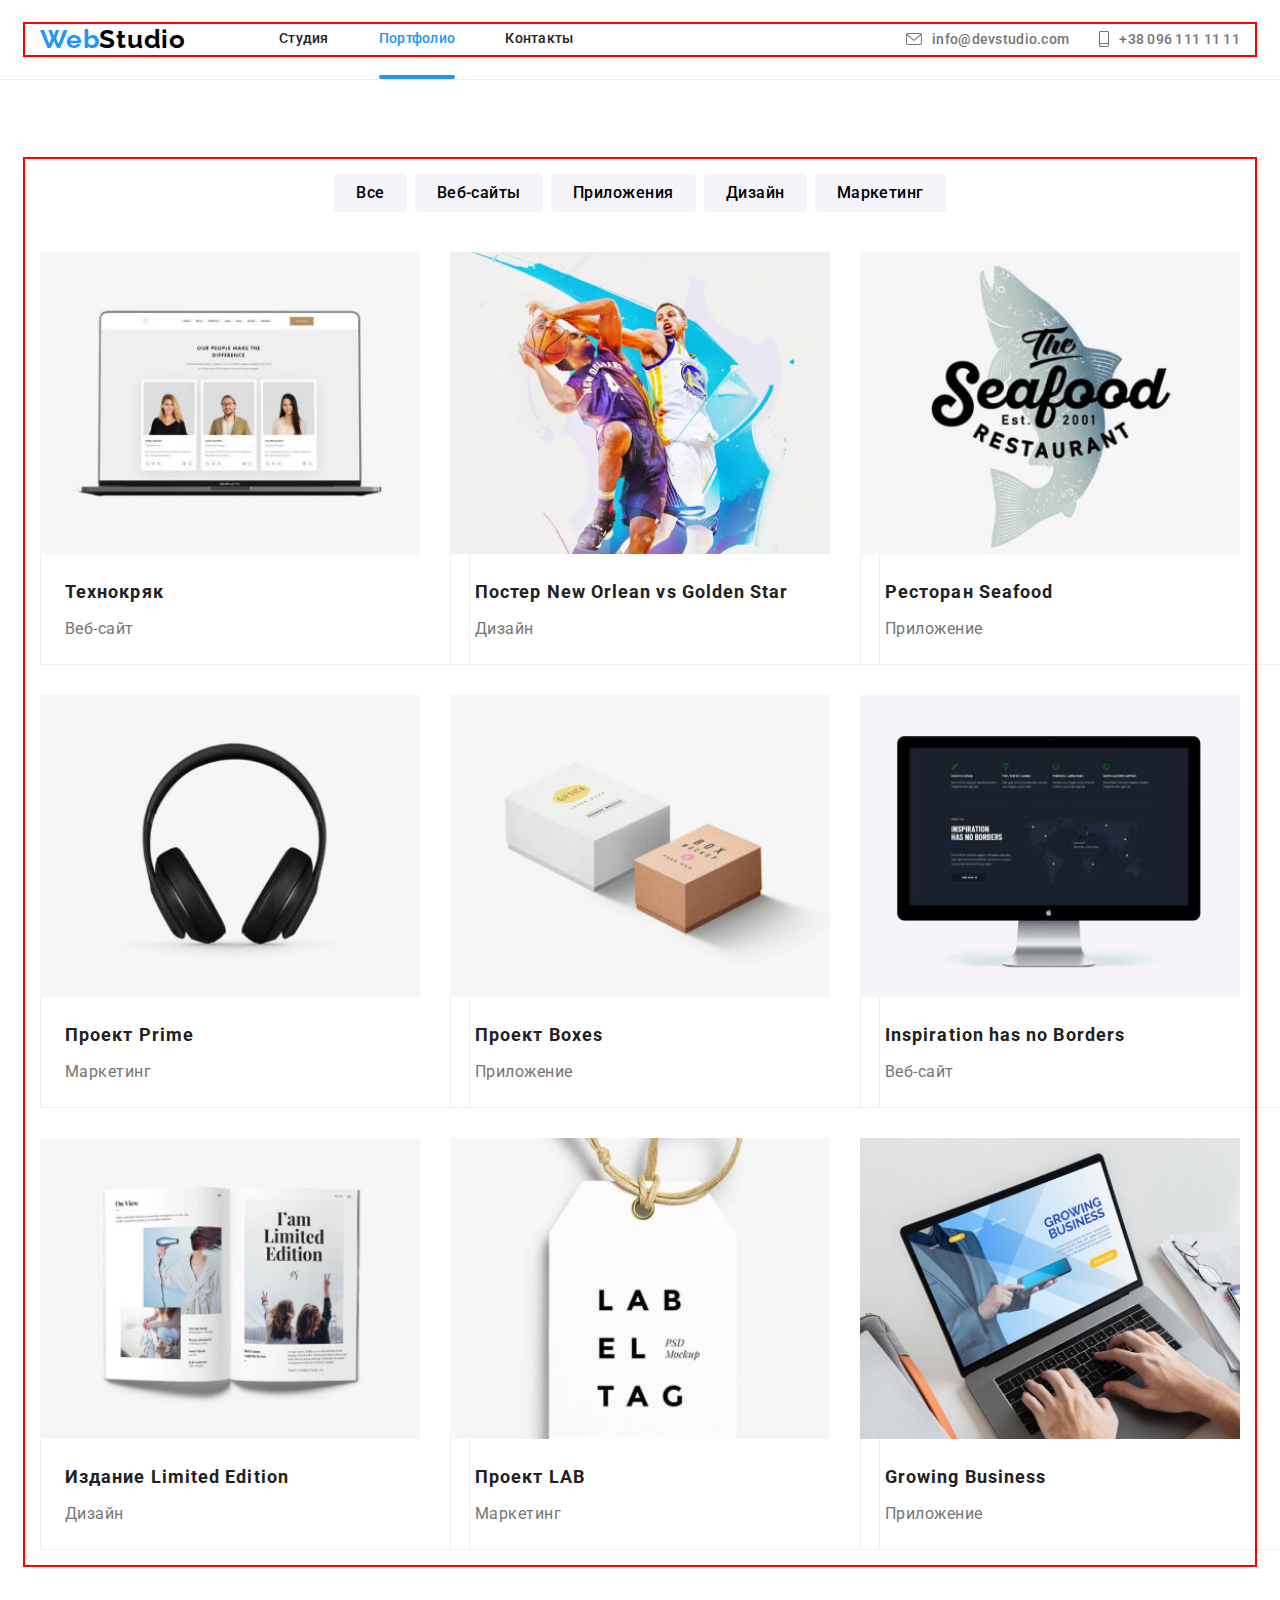
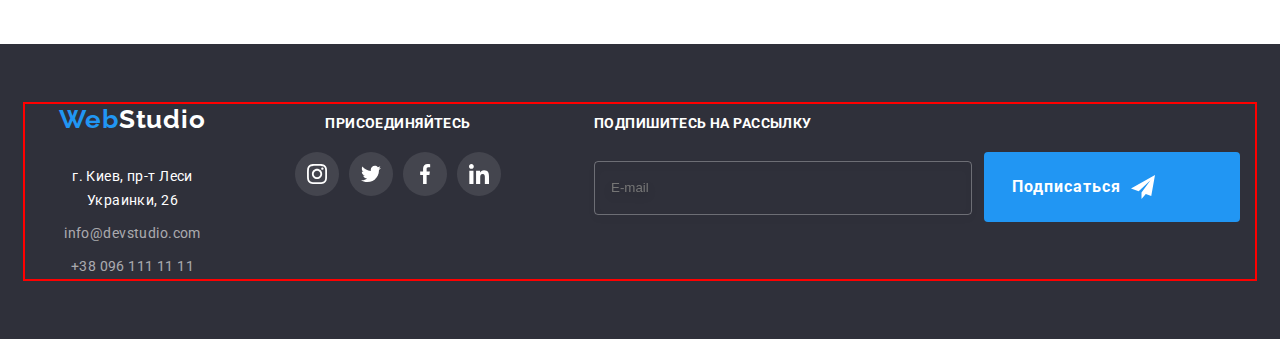
==== commit 40df0aec: "HW#8 Done" ====
--- a/portfolio.html
+++ b/portfolio.html
@@ -245,7 +245,8 @@
                       ./images/portfolio/works-3.jpg 1x, 
                       ./images/portfolio/works-3@2x.jpg 2x" media="(min-width: 320px)">
                   
-                    <img class="img" src="./images/portfolio/works-3-desktop.jpg" alt="логотип ресторана" />                  
+                    <img class="img" src="./images/portfolio/works-3-desktop.jpg" alt="логотип ресторана" /> 
+                  </picture>
                   
                   <p class="portfolio__overlay">
                     "Технокряк это современная площадка распространения
@@ -279,6 +280,7 @@
                       ./images/portfolio/works-4@2x.jpg 2x" media="(min-width: 320px)">
                   
                     <img class="img" src="./images/portfolio/works-4-desktop.jpg" alt="наушники" />
+                  </picture>
                   
                   <p class="portfolio__overlay">
                     "Технокряк это современная площадка распространения
@@ -312,6 +314,7 @@
                       ./images/portfolio/works-5@2x.jpg 2x" media="(min-width: 320px)">
                   
                     <img class="img" src="./images/portfolio/works-5-desktop.jpg" alt="две коробки" />
+                  </picture>
                   
                   <p class="portfolio__overlay">
                     "Технокряк это современная площадка распространения
@@ -345,6 +348,7 @@
                       ./images/portfolio/works-6@2x.jpg 2x" media="(min-width: 320px)">
                   
                     <img class="img" src="./images/portfolio/works-6-desktop.jpg" alt="монитор" />
+                  </picture>
                   
                   <p class="portfolio__overlay">
                     "Технокряк это современная площадка распространения
@@ -378,6 +382,7 @@
                       ./images/portfolio/works-7@2x.jpg 2x" media="(min-width: 320px)">
                   
                     <img class="img" src="./images/portfolio/works-7-desktop.jpg" alt="открытая книга" />
+                  </picture>
                   
                   <p class="portfolio__overlay">
                     "Технокряк это современная площадка распространения
@@ -411,6 +416,7 @@
                       ./images/portfolio/works-8@2x.jpg 2x" media="(min-width: 320px)">
                   
                     <img class="img" src="./images/portfolio/works-8-desktop.jpg" alt="картонный лейбл" />
+                  </picture>
                   
                   <p class="portfolio__overlay">
                     "Технокряк это современная площадка распространения
@@ -444,6 +450,7 @@
                       ./images/portfolio/works-9@2x.jpg 2x" media="(min-width: 320px)">
                   
                     <img class="img" src="./images/portfolio/works-9-desktop.jpg" alt="руки работающие на ноутбуке" />
+                  </picture>
                   
                   <p class="portfolio__overlay">
                     "Технокряк это современная площадка распространения
@@ -464,71 +471,68 @@
     </main>
 
     <!-- - - - - - - - - - F O O T E R - - - - - - - - - - -->
-    <!-- <footer class="page-footer">
-      <div class="container address-social__wrap">
-        <div>
-          <a class="link logo page-footer__logo" href="">
-            Web<span class="page-footer__logo--second-color">Studio</span></a>
-          <address class="address">
-            <ul class="list">
-              <li class="address__map address__item">
-                <a class="link address__link" href="https://goo.gl/maps/CRVdqRHMDYzXewq58" target="_blank"
-                  rel="noopener noreferrer">
-                  г. Киев, пр-т Леси Украинки, 26</a>
+    <footer class="page-footer">
+      <div class="container">
+        <div class="address-social-wrap">
+          <div>
+            <a class="link logo page-footer__logo" href="">
+              Web<span class="page-footer__logo--second-color">Studio</span></a>
+            <address class="address">
+              <ul class="list">
+                <li class="address__map address__item">
+                  <a class="link address__link" href="https://goo.gl/maps/CRVdqRHMDYzXewq58" target="_blank"
+                    rel="noopener noreferrer">
+                    г. Киев, пр-т Леси Украинки, 26</a>
+                </li>
+                <li class="address__contact address__item">
+                  <a class="link address__link" href="mailto:info@devstudio.com">info@devstudio.com</a>
+                </li>
+                <li class="address__contact address__item">
+                  <a class="link address__link" href="tel:+380961111111">+38 096 111 11 11</a>
+                </li>
+              </ul>
+            </address>
+          </div>
+    
+          <div class="social social__wrap">
+            <h2 class="social__tittle">присоединяйтесь</h2>
+            <ul class="list social-list">
+              <li class="social-list__item">
+                <a href="#" class="social-list__link social__link--footer-bg-color">
+                  <svg class="social-list__footer-icon" width="20" height="20">
+                    <use href="./images/icons.svg#instagram"></use>
+                  </svg>
+                </a>
               </li>
-              <li class="address__contact address__item">
-                <a class="link address__link" href="mailto:info@devstudio.com">info@devstudio.com</a>
+              <li class="social-list__item">
+                <a href="#" class="social-list__link social__link--footer-bg-color">
+                  <svg class="social-list__footer-icon" width="20" height="20">
+                    <use href="./images/icons.svg#twitter"></use>
+                  </svg>
+                </a>
               </li>
-              <li class="address__contact address__item">
-                <a class="link address__link" href="tel:+380961111111">+38 096 111 11 11</a>
+              <li class="social-list__item">
+                <a href="#" class="social-list__link social__link--footer-bg-color">
+                  <svg class="social-list__footer-icon" width="20" height="20">
+                    <use href="./images/icons.svg#facebook"></use>
+                  </svg>
+                </a>
+              </li>
+              <li class="social-list__item">
+                <a href="#" class="social-list__link social__link--footer-bg-color">
+                  <svg class="social-list__footer-icon" width="20" height="20">
+                    <use href="./images/icons.svg#linkedin"></use>
+                  </svg>
+                </a>
               </li>
             </ul>
-          </address>
-        </div>
-
-        <div class="social social__wrap">
-          <h2 class="social__tittle">присоединяйтесь</h2>
-          <ul class="list social-list">
-            <li class="social-list__item">
-              <a href="#" class="social-list__link social__link--footer-bg-color">
-                <svg class="social-list__footer-icon" width="20" height="20">
-                  <use href="./images/icons.svg#instagram"></use>
-                </svg>
-              </a>
-            </li>
-            <li class="social-list__item">
-              <a href="#" class="social-list__link social__link--footer-bg-color">
-                <svg class="social-list__footer-icon" width="20" height="20">
-                  <use href="./images/icons.svg#twitter"></use>
-                </svg>
-              </a>
-            </li>
-            <li class="social-list__item">
-              <a href="#" class="social-list__link social__link--footer-bg-color">
-                <svg class="social-list__footer-icon" width="20" height="20">
-                  <use href="./images/icons.svg#facebook"></use>
-                </svg>
-              </a>
-            </li>
-            <li class="social-list__item">
-              <a href="#" class="social-list__link social__link--footer-bg-color">
-                <svg class="social-list__footer-icon" width="20" height="20">
-                  <use href="./images/icons.svg#linkedin"></use>
-                </svg>
-              </a>
-            </li>
-          </ul>
+          </div>
         </div>
         <div class="newsletter">
           <p class="newsletter__text">Подпишитесь на рассылку</p>
           <form action="#">
             <div class="newsletter__wrap">
-              <input
-                type="text"
-                class="newsletter__input"
-                name="footer-email"
-                placeholder="E-mail"
-              />
+              <input type="text" class="newsletter__input" name="footer-email" placeholder="E-mail" />
               <div class="newsletter__link-container">
                 <a href="" class="link newsletter__link">
                   Подписаться
@@ -541,7 +545,7 @@
           </form>
         </div>
       </div>
-    </footer> -->
+    </footer>
 
 <script src="./js/menu.js"></script>
 
--- a/css/main.min.css
+++ b/css/main.min.css
@@ -1,2 +1,2 @@
-:root{--title-text-color: #212121;--main-text-color: #757575;--second-text-color: #ffffff;--accent-color: #2196f3}h1,h2,h3,h4,h5,h6,p{margin:0}ul{margin:0;padding:0}body{margin:0;padding:0;color:var(--main-text-color);font-family:"Roboto", sans-serif}.container{padding:0px 15px;margin:0 auto;width:100%;outline:2px solid red}@media screen and (min-width: 480px){.container{width:480px}}@media screen and (min-width: 768px){.container{width:768px}}@media screen and (min-width: 1200px){.container{width:1200px}}.list{list-style:none}.link{text-decoration:none}.section{padding:60px 0}@media screen and (min-width: 1200px){.section{padding:94px 0}}.img{display:block;max-width:100%;height:auto}.visually-hidden{position:absolute;width:1px;height:1px;margin:-1px;border:0;padding:0;white-space:nowrap;clip-path:inset(100%);clip:rect(0 0 0 0);overflow:hidden}.page-header{border-bottom:1px solid #ececec;padding-top:24px;padding-bottom:24px}@media screen and (min-width: 768px){.page-header__logo{margin-right:88px}}@media screen and (min-width: 1200px){.page-header__logo{margin-right:93px}}.page-header__logo--second-color{color:#000000}.navigation{display:none}@media screen and (min-width: 768px){.navigation{display:block}}.navigation__list{display:flex}.page-header__wrap{display:flex;align-items:center;justify-content:space-between}.navigation__link{display:flex;font-style:normal;font-weight:500;font-size:14px;line-height:1.14;letter-spacing:0.02em;color:var(--title-text-color);transition-property:color;transition-duration:250ms;transition-timing-function:cubic-bezier(0.4, 0, 0.2, 1)}.navigation__link:hover,.navigation__link:focus{color:var(--accent-color)}.link--current{position:relative;color:var(--accent-color)}.link--current::after{position:absolute;display:inline-block;content:"";width:100%;height:4px;top:44px;background-color:var(--accent-color);border-radius:2px}.navigation__list-item{margin-right:50px}.navigation__list-item:last-child{margin-right:0}.navigation__list-item:last-child:focus{color:var(--accent-color)}.contact__list{display:none;margin-left:auto}@media screen and (min-width: 768px){.contact__list{display:block}}@media screen and (min-width: 1200px){.contact__list{display:flex}}.contact__link{display:flex;align-items:center;font-style:normal;font-weight:500;font-size:14px;line-height:1.4;letter-spacing:0.02em;color:var(--main-text-color);fill:var(--main-text-color);transition-property:color, fill;transition-duration:250ms;transition-timing-function:cubic-bezier(0.4, 0, 0.2, 1)}.contact__link:hover,.contact__link:focus{fill:var(--accent-color);color:var(--accent-color)}@media screen and (min-width: 768px) and (max-width: 1199px){.contact__item:not(:last-child){margin-bottom:12px}}@media screen and (min-width: 1200px){.contact__item:not(:last-child){margin-right:30px}}.contact__icon{margin-right:10px}.mobile-menu__open-button{display:flex;align-items:center;background-color:transparent;border:none}.mobile-menu__open-button:hover,.mobile-menu__open-button:focus .mobile-menu__open-icon{fill:var(--accent-color)}@media screen and (min-width: 768px){.mobile-menu__open-button{display:none}}.hero{margin:auto;background-color:#c4c4c4;background-repeat:no-repeat;background-position:center;background-size:cover;padding:118px 0;background-image:linear-gradient(0deg, rgba(0,0,0,0.2), rgba(0,0,0,0.2)),url(../images/hero/hero.jpg)}@media (min-device-pixel-ratio: 2), (min-resolution: 192dpi), (min-resolution: 2dppx){.hero{background-image:linear-gradient(0deg, rgba(0,0,0,0.2), rgba(0,0,0,0.2)),url(../images/hero/hero2x.jpg)}}@media screen and (min-width: 768px){.hero{flex-basis:calc(100% / 2 - 30px);margin:15px;background-image:linear-gradient(0deg, rgba(0,0,0,0.2), rgba(0,0,0,0.2)),url(../images/hero/hero-tablet.jpg)}}@media screen and (min-width: 768px) and (min-device-pixel-ratio: 2), screen and (min-width: 768px) and (min-resolution: 192dpi), screen and (min-width: 768px) and (min-resolution: 2dppx){.hero{background-image:linear-gradient(0deg, rgba(0,0,0,0.2), rgba(0,0,0,0.2)),url(../images/hero/hero-tablet2x.jpg)}}@media screen and (min-width: 1200px){.hero{background-image:linear-gradient(0deg, rgba(0,0,0,0.2), rgba(0,0,0,0.2)),url(../images/hero/hero-desktop.jpg)}}@media screen and (min-width: 1200px) and (min-device-pixel-ratio: 2), screen and (min-width: 1200px) and (min-resolution: 192dpi), screen and (min-width: 1200px) and (min-resolution: 2dppx){.hero{background-image:linear-gradient(0deg, rgba(0,0,0,0.2), rgba(0,0,0,0.2)),url(../images/hero/hero-desktop2x.jpg)}}.hero__tittle{display:block;font-weight:900;font-size:26px;line-height:1.62;text-align:center;letter-spacing:0.06em;text-transform:uppercase;color:var(--second-text-color)}.hero__button{display:block;margin:30px auto 0;padding:10px 32px;min-width:200px;font-family:inherit;font-weight:700;font-size:16px;line-height:1.87;align-items:center;text-align:center;letter-spacing:0.06em;background:#2196f3;color:var(--second-text-color);cursor:pointer;border-radius:4px;border-color:transparent}.values{padding-bottom:0}@media screen and (min-width: 768px){.values__list{margin-top:-30px;margin-left:-30px;display:flex;flex-wrap:wrap}}@media screen and (max-width: 767px){.values__item:not(:last-child){margin-bottom:30px}}@media screen and (min-width: 768px){.values__item{margin-top:30px;margin-left:30px;flex-basis:calc(100% / 2 - 30px)}}@media screen and (min-width: 1200px){.values__item{flex-basis:calc(100% / 4 - 30px)}}.values__icon-container{display:flex;justify-content:center;align-items:center;width:100%;height:120px;margin-bottom:30px;background-color:#f5f4fa;border-radius:4px}.values__item-tittle{margin-bottom:10px;font-weight:700;font-size:14px;line-height:1.14;letter-spacing:0.03em;text-transform:uppercase;color:var(--title-text-color)}.values__text{font-size:14px;line-height:1.71;letter-spacing:0.03em;color:var(--main-text-color)}@media screen and (max-width: 1199px){.about{display:none}}.about__tittle{margin:0 auto 50px}.about__list{display:flex}.about__list .about__item+.about__item{margin-left:30px}.about__thumb{position:relative}.about__tittle-wrap{position:absolute;width:370px;height:70px;bottom:0;background-color:rgba(47,48,58,0.8)}.about__item-tittle{margin:27px auto;font-weight:700;font-size:14px;line-height:1.14;text-align:center;letter-spacing:0.03em;text-transform:uppercase;color:#ffffff}.team{background:#f5f4fa}.team__tittle{margin:0 auto 30px}@media screen and (min-width: 768px){.team__list{display:flex;flex-wrap:wrap;margin:-15px}}.team__item{border-bottom:1px solid transparent;border-radius:0 0 4px 4px;background:#ffffff;box-shadow:0px 1px 3px rgba(0,0,0,0.12),0px 1px 1px rgba(0,0,0,0.14),0px 2px 1px rgba(0,0,0,0.2)}.team__item img{width:100%}@media screen and (max-width: 767px){.team__item:not(:last-child){margin-bottom:30px}}@media screen and (min-width: 768px){.team__item{flex-basis:calc(100% / 2 - 30px);margin:15px}}@media screen and (min-width: 1200px){.team__item{flex-basis:calc(100% / 4 - 30px)}}.team__item-tittle{margin-bottom:10px;font-weight:500;font-size:16px;line-height:1.18;text-align:center;letter-spacing:0.03em;color:var(--title-text-color)}.team__meta-wrap{padding-top:30px;padding-bottom:30px}.team__item-text{margin-bottom:16px;font-size:16px;line-height:1.18;text-align:center;letter-spacing:0.03em;color:var(--main-text-color)}.social-list__link:hover,.social-list__link:focus{background-color:var(--accent-color);fill:#ffffff}.social-list__team-icon{fill:#afb1b8}.social-list__link:hover .social-list__team-icon,.social-list__link:focus .social-list__team-icon{fill:#ffffff}.clients__tittle{margin:0 auto 50px}.clients__list{display:flex;flex-wrap:wrap;margin:-15px}.clients__item{flex-basis:calc(100% / 2 - 30px);height:92px;margin:15px}@media screen and (min-width: 768px){.clients__item{flex-basis:calc(100% / 3 - 30px)}}@media screen and (min-width: 1200px){.clients__item{flex-basis:calc(100% / 6 - 30px)}}.clients__link{display:flex;justify-content:center;align-items:center;width:100%;height:100%;border:1px solid #afb1b8;border-radius:4px;fill:#afb1b8;transition-property:fill, border-color;transition-duration:250ms;transition-timing-function:cubic-bezier(0.4, 0, 0.2, 1)}.clients__link:hover,.clients__link:focus{border-color:var(--accent-color);fill:var(--accent-color)}.page-footer{margin:auto;padding:60px 0;background-color:#2f303a}.page-footer .container{height:483px;display:flex;flex-direction:column;align-items:center;justify-content:space-between}@media screen and (min-width: 768px){.page-footer .container{height:343px;display:block}}.page-footer__logo{margin-bottom:30px;text-align:center}.page-footer__logo--second-color{color:var(--second-text-color)}.address{font-style:normal;text-align:center}@media screen and (min-width: 768px){.address-social-wrap{display:flex;justify-content:space-around;margin-bottom:60px}}.address__link{color:inherit}.address__map{font-weight:normal;font-size:14px;line-height:1.71;letter-spacing:0.03em;color:var(--second-text-color)}.address__contact{font-weight:normal;font-size:14px;line-height:1.71;letter-spacing:0.03em;color:rgba(255,255,255,0.6)}.address__item:not(:last-child){margin-bottom:9px}.social__wrap{display:flex;flex-direction:column;align-items:center}.social__tittle{margin-bottom:20px;font-weight:700;font-size:14px;line-height:1.14;letter-spacing:0.03em;text-transform:uppercase;color:var(--second-text-color)}.social-list__link:hover,.social-list__link:focus{background-color:var(--accent-color)}.social__link--footer-bg-color{background-color:rgba(255,255,255,0.1)}.social-list__footer-icon{fill:#ffffff}.newsletter__text{margin-bottom:20px;font-weight:700;font-size:14px;line-height:1.14;letter-spacing:0.03em;text-transform:uppercase;text-align:center;color:var(--second-text-color)}.newsletter__wrap{display:flex;flex-direction:column;align-items:center}.newsletter__input{width:310px;height:50px;margin-bottom:20px;padding-left:16px;color:var(--second-text-color);border:1px solid rgba(255,255,255,0.3);filter:drop-shadow(0px 4px 4px rgba(0,0,0,0.15));border-radius:4px;background-color:transparent;outline:none}.newsletter__input:focus{border-color:var(--accent-color)}.newsletter__input:focus::placeholder{font-size:16px;line-height:1.25;color:rgba(255,255,255,0.6)}.newsletter__link{display:flex;align-items:center;width:200px;height:50px;padding:10px 28px;margin-left:12px;transition:transform 250ms cubic-bezier(0.4, 0, 0.2, 1);font-weight:bold;font-size:16px;line-height:1.87px;letter-spacing:0.06em;color:var(--second-text-color);background:var(--accent-color);border-radius:4px;border-color:transparent;cursor:pointer}.newsletter__link:hover,.newsletter__link:focus{box-shadow:0px 4px 4px rgba(0,0,0,0.15);border-color:var(--accent-color)}.newsletter__icon{fill:#ffffff;margin-left:10px}.backdrop{position:fixed;top:0;left:0;min-width:100%;min-height:100%;background-color:rgba(0,0,0,0.2);transition:opacity 250ms cubic-bezier(0.4, 0, 0.2, 1),visibility 250ms cubic-bezier(0.4, 0, 0.2, 1)}.modal{position:absolute;left:50%;top:50%;min-height:581px;padding:40px;background-color:#ffffff;box-shadow:0px 1px 3px rgba(0,0,0,0.12),0px 1px 1px rgba(0,0,0,0.14),0px 2px 1px rgba(0,0,0,0.2);border-radius:4px;transition:transform 250ms cubic-bezier(0.4, 0, 0.2, 1);transform:translate(-50%, -50%)}@media screen and (max-width: 479px){.modal{width:100%}}@media screen and (min-width: 480px){.modal{width:450px}}@media screen and (min-width: 768px){.modal{width:450px}}@media screen and (min-width: 1200px){.modal{width:528px}}.is-hidden{visibility:hidden;opacity:0;pointer-events:none}.backdrop.is-hidden .modal{transform:scale(-0.5);transition:transform 250ms cubic-bezier(0.4, 0, 0.2, 1)}.modal__close-button{position:absolute;top:8px;right:8px;display:flex;align-items:center;justify-content:center;width:30px;height:30px;border:1px solid rgba(0,0,0,0.1);border-radius:50%;background-color:transparent;cursor:pointer;transition-property:fill;transition-duration:250ms;transition-timing-function:cubic-bezier(0.4, 0, 0.2, 1)}.modal__close-button:hover .modal__close-icon,.modal__close-button:focus .modal__close-icon{fill:var(--accent-color)}.modal__tittle{margin-bottom:12px;font-weight:700;font-size:20px;line-height:1.5;text-align:center;letter-spacing:0.03em;color:var(--title-text-color)}@media screen and (min-width: 1200px){.modal__tittle{font-size:20px;line-height:1.15}}.modal__field-wrap{margin-bottom:10px}.modal__input{width:100%;height:40px;padding:0 10px 0 42px;border:1px solid rgba(33,33,33,0.2);border-radius:4px;font-size:12px;line-height:1.16;letter-spacing:0.01em;color:var(--main-text-color);outline:none;transition:border-color 250ms cubic-bezier(0.4, 0, 0.2, 1)}.modal__input:focus{border-color:var(--accent-color)}.modal__input:focus+.modal__input-icon{fill:var(--accent-color)}.modal__input-wrap{position:relative}.modal__label{display:block;margin-bottom:4px;font-size:12px;line-height:1.17;letter-spacing:0.01em;color:var(--main-text-color)}.modal__input-icon{position:absolute;display:block;top:50%;left:15px;transform:translateY(-50%);transition:fill 250ms cubic-bezier(0.4, 0, 0.2, 1)}.modal__comments{height:120px;width:100%;margin-bottom:10px;padding:12px 16px;border:1px solid rgba(33,33,33,0.2);border-radius:4px;resize:none;outline:none;transition:border-color 250ms cubic-bezier(0.4, 0, 0.2, 1)}.modal__comments:focus{border-color:var(--accent-color)}.modal__comments::placeholder{font-size:14px;line-height:1.14;letter-spacing:0.01em;color:rgba(117,117,117,0.5)}.modal__checkbox-wrap{display:flex;align-items:center;justify-content:center}.modal__checkbox:focus+.modal__checkbox-text .modal__custom-checkbox{border-color:var(--accent-color)}.modal__custom-checkbox{display:flex;align-items:center;justify-content:center;margin-right:8px;width:16px;height:15px;border:2px solid var(--title-text-color);border-radius:2px}.modal__custom-icon{fill:var(--second-text-color)}.modal__checkbox-text{display:flex;align-items:center;justify-content:center;font-size:12px;line-height:1.17;letter-spacing:0.03em;color:var(--main-text-color)}@media screen and (min-width: 1200px){.modal__checkbox-text{font-size:14px;line-height:1.71px}}.modal__checkbox:checked+.modal__checkbox-text .modal__custom-checkbox{background-color:var(--accent-color);border:none}.modal__policy-link{cursor:pointer;color:var(--accent-color)}.modal__submit-button{display:block;width:200px;height:50px;padding:0 10px;margin:30px auto 0;font-weight:700;font-size:16px;line-height:1.87;text-align:center;letter-spacing:0.06em;color:var(--second-text-color);background:var(--accent-color);border-color:transparent;cursor:pointer;border-radius:4px;transition:background-color 250ms cubic-bezier(0.4, 0, 0.2, 1),box-shadow 250ms cubic-bezier(0.4, 0, 0.2, 1)}.modal__submit-button:hover,.modal__submit-button:focus{box-shadow:0px 4px 4px rgba(0,0,0,0.15)}.filter{display:flex;flex-wrap:wrap;justify-content:start;margin-top:-15px}.filter .filter__item:not(:last-child){margin-right:8px}.filter .filter__item{margin-top:15px}@media screen and (min-width: 768px){.filter{justify-content:center}}.filter__position{margin-bottom:40px}.filter__button{padding:6px 22px;font-family:inherit;font-weight:500;font-size:16px;line-height:1.62;text-align:center;letter-spacing:0.03em;background-color:#f5f4fa;cursor:pointer;border:transparent;border-radius:4px;transition-property:color, background-color, box-shadow;transition-duration:250ms;transition-timing-function:cubic-bezier(0.4, 0, 0.2, 1)}.filter__button:hover,.filter__button:focus{color:#ffffff;background-color:var(--accent-color);box-shadow:0px 3px 1px rgba(0,0,0,0.1),0px 1px 2px rgba(0,0,0,0.08),0px 2px 2px rgba(0,0,0,0.12)}@media screen and (min-width: 768px){.portfolio{display:flex;flex-wrap:wrap;margin:-15px}}.portfolio__link{display:block;transition-property:box-shadow;transition-duration:250ms;transition-timing-function:cubic-bezier(0.4, 0, 0.2, 1)}.portfolio__link:hover,.portfolio__link:focus{box-shadow:0px 1px 1px rgba(0,0,0,0.12),0px 4px 4px rgba(0,0,0,0.06),1px 4px 6px rgba(0,0,0,0.16)}@media screen and (min-width: 768px){.portfolio__link{display:flex;flex-direction:column;height:100%}}.portfolio__thumb{position:relative;overflow:hidden}@media screen and (min-width: 768px){.portfolio__thumb{flex-grow:1}}.portfolio__item img{width:100%}@media screen and (max-width: 767px){.portfolio__item:not(:last-child){margin-bottom:30px}}@media screen and (min-width: 768px){.portfolio__item{flex-basis:calc(100% / 2 - 30px);margin:15px}}@media screen and (min-width: 1200px){.portfolio__item{flex-basis:calc(100% / 3 - 30px)}}.portfolio__overlay{position:absolute;padding:63px 24px;width:370px;height:294px;top:0;left:0;background-color:rgba(33,150,243,0.9);font-size:18px;line-height:1.56;letter-spacing:0.03em;color:#ffffff;transition-property:opacity, transform;transition-duration:250ms;transition-timing-function:cubic-bezier(0.4, 0, 0.2, 1);transform:translateY(100%);opacity:0}.portfolio__link:hover .portfolio__overlay,.portfolio__link:focus .portfolio__overlay{transform:translateY(0);opacity:1;transition:transform 250ms cubic-bezier(0.4, 0, 0.2, 1)}@media screen and (max-width: 767px){.portfolio__link:hover .portfolio__overlay,.portfolio__link:focus .portfolio__overlay{width:450px}}.portfolio__tittle{margin-bottom:4px;font-weight:700;font-size:18px;line-height:2;letter-spacing:0.06em;color:var(--title-text-color)}.portfolio__text{font-size:16px;line-height:1.87;letter-spacing:0.03em;color:var(--main-text-color)}.portfolio__meta{padding:20px 24px;width:100%;border-right:1px solid #eeeeee;border-bottom:1px solid #eeeeee;border-left:1px solid #eeeeee}.logo{display:block;font-family:Raleway;font-style:normal;font-weight:700;font-size:26px;line-height:1.19;letter-spacing:0.03em;color:var(--accent-color)}.tittle{display:block;font-weight:700;font-size:28px;line-height:33px;text-align:center;letter-spacing:0.03em;color:var(--title-text-color)}@media screen and (min-width: 1200px){.tittle{font-size:36px;line-height:1.16}}.social-list{display:flex;justify-content:center}.social-list__item{width:44px;height:44px}.social-list__item+.social-list__item{margin-left:10px}.social-list__link{display:flex;justify-content:center;align-items:center;width:100%;height:100%;border-radius:50%;transition-property:background-color, color;transition-duration:250ms;transition-timing-function:cubic-bezier(0.4, 0, 0.2, 1)}.mobile-menu{position:fixed;background-color:#ffffff;top:0;left:0;width:100vw;height:100vh;z-index:5}.mobile-menu .container{height:100%}.mobile-menu__close-button{margin-left:auto;margin-bottom:8px;display:flex;align-items:center;border:none;background-color:transparent}.mobile-menu__close-button:hover,.mobile-menu__close-button:focus .mobile-menu__close-icon{fill:var(--accent-color)}.mobile-menu__container{padding:21px 25px 48px 40px;display:flex;flex-direction:column}.mobile-menu__navigation{margin-bottom:auto}.mobile-menu__navigation-link{font-weight:500;font-size:40px;line-height:1.18;text-align:center;letter-spacing:0.02em;color:var(--title-text-color)}.mobile-menu__navigation-link:hover,.mobile-menu__navigation-link:focus{color:var(--accent-color)}.mobile-menu__navigation-list-item:not(:last-child){margin-bottom:30px}.mobile-menu__contact-list{margin-bottom:64px}.mobile-menu__contact-item:not(:last-child){margin-bottom:30px}.mobile-menu__tel-link{font-weight:500;font-size:34px;line-height:1.18;letter-spacing:0.02em;color:var(--accent-color)}.mobile-menu__email-link{font-weight:500;font-size:24px;line-height:28px;letter-spacing:0.02em;color:var(--main-text-color)}.mobile-menu__social-list{display:flex;justify-content:start}.mobile-menu__social-list-item:not(:last-child){border-right:1px solid rgba(33,33,33,0.2);padding-right:10px}.mobile-menu__social-list-item+.mobile-menu__social-list-item{padding-left:10px}.mobile-menu__social-list-link{font-weight:500;font-size:18px;line-height:1.22;letter-spacing:0.02em;color:var(--accent-color)}
+:root{--title-text-color: #212121;--main-text-color: #757575;--second-text-color: #ffffff;--accent-color: #2196f3}h1,h2,h3,h4,h5,h6,p{margin:0}ul{margin:0;padding:0}body{margin:0;padding:0;color:var(--main-text-color);font-family:"Roboto", sans-serif}.container{padding:0px 15px;margin:0 auto;width:100%;outline:2px solid red}@media screen and (min-width: 480px){.container{width:480px}}@media screen and (min-width: 768px){.container{width:768px}}@media screen and (min-width: 1200px){.container{width:1200px}}.list{list-style:none}.link{text-decoration:none}.section{padding:60px 0}@media screen and (min-width: 1200px){.section{padding:94px 0}}.img{display:block;max-width:100%;height:auto}.visually-hidden{position:absolute;width:1px;height:1px;margin:-1px;border:0;padding:0;white-space:nowrap;clip-path:inset(100%);clip:rect(0 0 0 0);overflow:hidden}.page-header{border-bottom:1px solid #ececec;padding-top:24px;padding-bottom:24px}@media screen and (min-width: 768px){.page-header__logo{margin-right:88px}}@media screen and (min-width: 1200px){.page-header__logo{margin-right:93px}}.page-header__logo--second-color{color:#000000}.navigation{display:none}@media screen and (min-width: 768px){.navigation{display:block}}.navigation__list{display:flex}.page-header__wrap{display:flex;align-items:center;justify-content:space-between}.navigation__link{display:flex;font-style:normal;font-weight:500;font-size:14px;line-height:1.14;letter-spacing:0.02em;color:var(--title-text-color);transition-property:color;transition-duration:250ms;transition-timing-function:cubic-bezier(0.4, 0, 0.2, 1)}.navigation__link:hover,.navigation__link:focus{color:var(--accent-color)}.link--current{position:relative;color:var(--accent-color)}.link--current::after{position:absolute;display:inline-block;content:"";width:100%;height:4px;top:44px;background-color:var(--accent-color);border-radius:2px}.navigation__list-item{margin-right:50px}.navigation__list-item:last-child{margin-right:0}.navigation__list-item:last-child:focus{color:var(--accent-color)}.contact__list{display:none;margin-left:auto}@media screen and (min-width: 768px){.contact__list{display:block}}@media screen and (min-width: 1200px){.contact__list{display:flex}}.contact__link{display:flex;align-items:center;font-style:normal;font-weight:500;font-size:14px;line-height:1.4;letter-spacing:0.02em;color:var(--main-text-color);fill:var(--main-text-color);transition-property:color, fill;transition-duration:250ms;transition-timing-function:cubic-bezier(0.4, 0, 0.2, 1)}.contact__link:hover,.contact__link:focus{fill:var(--accent-color);color:var(--accent-color)}@media screen and (min-width: 768px) and (max-width: 1199px){.contact__item:not(:last-child){margin-bottom:12px}}@media screen and (min-width: 1200px){.contact__item:not(:last-child){margin-right:30px}}.contact__icon{margin-right:10px}.mobile-menu__open-button{display:flex;align-items:center;background-color:transparent;border:none}.mobile-menu__open-button:hover,.mobile-menu__open-button:focus .mobile-menu__open-icon{fill:var(--accent-color)}@media screen and (min-width: 768px){.mobile-menu__open-button{display:none}}.hero{margin:auto;background-color:#c4c4c4;background-repeat:no-repeat;background-position:center;background-size:cover;padding:118px 0;background-image:linear-gradient(0deg, rgba(0,0,0,0.2), rgba(0,0,0,0.2)),url(../images/hero/hero.jpg)}@media (min-device-pixel-ratio: 2), (min-resolution: 192dpi), (min-resolution: 2dppx){.hero{background-image:linear-gradient(0deg, rgba(0,0,0,0.2), rgba(0,0,0,0.2)),url(../images/hero/hero2x.jpg)}}@media screen and (min-width: 768px){.hero{flex-basis:calc(100% / 2 - 30px);margin:15px;background-image:linear-gradient(0deg, rgba(0,0,0,0.2), rgba(0,0,0,0.2)),url(../images/hero/hero-tablet.jpg)}}@media screen and (min-width: 768px) and (min-device-pixel-ratio: 2), screen and (min-width: 768px) and (min-resolution: 192dpi), screen and (min-width: 768px) and (min-resolution: 2dppx){.hero{background-image:linear-gradient(0deg, rgba(0,0,0,0.2), rgba(0,0,0,0.2)),url(../images/hero/hero-tablet2x.jpg)}}@media screen and (min-width: 1200px){.hero{background-image:linear-gradient(0deg, rgba(0,0,0,0.2), rgba(0,0,0,0.2)),url(../images/hero/hero-desktop.jpg)}}@media screen and (min-width: 1200px) and (min-device-pixel-ratio: 2), screen and (min-width: 1200px) and (min-resolution: 192dpi), screen and (min-width: 1200px) and (min-resolution: 2dppx){.hero{background-image:linear-gradient(0deg, rgba(0,0,0,0.2), rgba(0,0,0,0.2)),url(../images/hero/hero-desktop2x.jpg)}}.hero__tittle{display:block;font-weight:900;font-size:26px;line-height:1.62;text-align:center;letter-spacing:0.06em;text-transform:uppercase;color:var(--second-text-color)}.hero__button{display:block;margin:30px auto 0;padding:10px 32px;min-width:200px;font-family:inherit;font-weight:700;font-size:16px;line-height:1.87;align-items:center;text-align:center;letter-spacing:0.06em;background:#2196f3;color:var(--second-text-color);cursor:pointer;border-radius:4px;border-color:transparent}.values{padding-bottom:0}@media screen and (min-width: 768px){.values__list{margin-top:-30px;margin-left:-30px;display:flex;flex-wrap:wrap}}@media screen and (max-width: 767px){.values__item:not(:last-child){margin-bottom:30px}}@media screen and (min-width: 768px){.values__item{margin-top:30px;margin-left:30px;flex-basis:calc(100% / 2 - 30px)}}@media screen and (min-width: 1200px){.values__item{flex-basis:calc(100% / 4 - 30px)}}.values__icon-container{display:flex;justify-content:center;align-items:center;width:100%;height:120px;margin-bottom:30px;background-color:#f5f4fa;border-radius:4px}.values__item-tittle{margin-bottom:10px;font-weight:700;font-size:14px;line-height:1.14;letter-spacing:0.03em;text-transform:uppercase;color:var(--title-text-color)}.values__text{font-size:14px;line-height:1.71;letter-spacing:0.03em;color:var(--main-text-color)}@media screen and (max-width: 1199px){.about{display:none}}.about__tittle{margin:0 auto 50px}.about__list{display:flex}.about__list .about__item+.about__item{margin-left:30px}.about__thumb{position:relative}.about__tittle-wrap{position:absolute;width:370px;height:70px;bottom:0;background-color:rgba(47,48,58,0.8)}.about__item-tittle{margin:27px auto;font-weight:700;font-size:14px;line-height:1.14;text-align:center;letter-spacing:0.03em;text-transform:uppercase;color:#ffffff}.team{background:#f5f4fa}.team__tittle{margin:0 auto 30px}@media screen and (min-width: 768px){.team__list{display:flex;flex-wrap:wrap;margin:-15px}}.team__item{border-bottom:1px solid transparent;border-radius:0 0 4px 4px;background:#ffffff;box-shadow:0px 1px 3px rgba(0,0,0,0.12),0px 1px 1px rgba(0,0,0,0.14),0px 2px 1px rgba(0,0,0,0.2)}.team__item img{width:100%}@media screen and (max-width: 767px){.team__item:not(:last-child){margin-bottom:30px}}@media screen and (min-width: 768px){.team__item{flex-basis:calc(100% / 2 - 30px);margin:15px}}@media screen and (min-width: 1200px){.team__item{flex-basis:calc(100% / 4 - 30px)}}.team__item-tittle{margin-bottom:10px;font-weight:500;font-size:16px;line-height:1.18;text-align:center;letter-spacing:0.03em;color:var(--title-text-color)}.team__meta-wrap{padding-top:30px;padding-bottom:30px}.team__item-text{margin-bottom:16px;font-size:16px;line-height:1.18;text-align:center;letter-spacing:0.03em;color:var(--main-text-color)}.social-list__link:hover,.social-list__link:focus{background-color:var(--accent-color);fill:#ffffff}.social-list__team-icon{fill:#afb1b8}.social-list__link:hover .social-list__team-icon,.social-list__link:focus .social-list__team-icon{fill:#ffffff}.clients__tittle{margin:0 auto 50px}.clients__list{display:flex;flex-wrap:wrap;margin:-15px}.clients__item{flex-basis:calc(100% / 2 - 30px);height:92px;margin:15px}@media screen and (min-width: 768px){.clients__item{flex-basis:calc(100% / 3 - 30px)}}@media screen and (min-width: 1200px){.clients__item{flex-basis:calc(100% / 6 - 30px)}}.clients__link{display:flex;justify-content:center;align-items:center;width:100%;height:100%;border:1px solid #afb1b8;border-radius:4px;fill:#afb1b8;transition-property:fill, border-color;transition-duration:250ms;transition-timing-function:cubic-bezier(0.4, 0, 0.2, 1)}.clients__link:hover,.clients__link:focus{border-color:var(--accent-color);fill:var(--accent-color)}.page-footer{margin:auto;padding:60px 0;background-color:#2f303a}.page-footer .container{height:100%}@media screen and (min-width: 768px){.page-footer .container{height:100%}}@media screen and (min-width: 1200px){.page-footer .container{height:100%;display:flex;align-items:baseline}}.page-footer__logo{margin-bottom:30px;text-align:center}.page-footer__logo--second-color{color:var(--second-text-color)}.address{font-style:normal;text-align:center}@media screen and (max-width: 767px){.address{margin-bottom:60px}}@media screen and (max-width: 767px){.address-social-wrap{display:flex;flex-direction:column;justify-content:space-between}}@media screen and (min-width: 768px) and (max-width: 1199px){.address-social-wrap{display:flex;justify-content:space-around;margin-bottom:60px}}@media screen and (min-width: 1200px){.address-social-wrap{display:flex;align-items:baseline}}.address__link{color:inherit}.address__map{font-weight:normal;font-size:14px;line-height:1.71;letter-spacing:0.03em;color:var(--second-text-color)}.address__contact{font-weight:normal;font-size:14px;line-height:1.71;letter-spacing:0.03em;color:rgba(255,255,255,0.6)}.address__item:not(:last-child){margin-bottom:9px}.social__wrap{display:flex;flex-direction:column;align-items:center}@media screen and (min-width: 1200px){.social__wrap{margin-left:70px;margin-right:93px}}.social__tittle{margin-bottom:20px;font-weight:700;font-size:14px;line-height:1.14;letter-spacing:0.03em;text-transform:uppercase;color:var(--second-text-color)}.social-list__link:hover,.social-list__link:focus{background-color:var(--accent-color)}.social__link--footer-bg-color{background-color:rgba(255,255,255,0.1)}.social-list__footer-icon{fill:#ffffff}.newsletter__text{margin-bottom:20px;margin-top:60px;font-weight:700;font-size:14px;line-height:1.14;letter-spacing:0.03em;text-transform:uppercase;text-align:center;color:var(--second-text-color)}@media screen and (min-width: 1200px){.newsletter__text{margin-top:0;text-align:left}}.newsletter__wrap{display:flex;flex-direction:column;align-items:center}@media screen and (min-width: 1200px){.newsletter__wrap{display:flex;flex-direction:row;align-items:baseline}}.newsletter__input{height:50px;margin-bottom:20px;padding-left:16px;color:var(--second-text-color);border:1px solid rgba(255,255,255,0.3);filter:drop-shadow(0px 4px 4px rgba(0,0,0,0.15));border-radius:4px;background-color:transparent;outline:none}@media screen and (max-width: 479px){.newsletter__input{width:310px}}@media screen and (min-width: 480px){.newsletter__input{width:450px}}@media screen and (min-width: 1200px){.newsletter__input{width:358px}}.newsletter__input:focus{border-color:var(--accent-color)}.newsletter__input:focus::placeholder{font-size:16px;line-height:1.25;color:rgba(255,255,255,0.6)}.newsletter__link{display:flex;align-items:center;width:200px;height:50px;padding:10px 28px;margin-left:12px;transition:transform 250ms cubic-bezier(0.4, 0, 0.2, 1);font-weight:bold;font-size:16px;line-height:1.87px;letter-spacing:0.06em;color:var(--second-text-color);background:var(--accent-color);border-radius:4px;border-color:transparent;cursor:pointer}.newsletter__link:hover,.newsletter__link:focus{box-shadow:0px 4px 4px rgba(0,0,0,0.15);border-color:var(--accent-color)}.newsletter__icon{fill:#ffffff;margin-left:10px}.backdrop{position:fixed;top:0;left:0;min-width:100%;min-height:100%;background-color:rgba(0,0,0,0.2);transition:opacity 250ms cubic-bezier(0.4, 0, 0.2, 1),visibility 250ms cubic-bezier(0.4, 0, 0.2, 1)}.modal{position:absolute;left:50%;top:50%;min-height:581px;padding:40px;background-color:#ffffff;box-shadow:0px 1px 3px rgba(0,0,0,0.12),0px 1px 1px rgba(0,0,0,0.14),0px 2px 1px rgba(0,0,0,0.2);border-radius:4px;transition:transform 250ms cubic-bezier(0.4, 0, 0.2, 1);transform:translate(-50%, -50%)}@media screen and (max-width: 479px){.modal{width:100%}}@media screen and (min-width: 480px){.modal{width:450px}}@media screen and (min-width: 768px){.modal{width:450px}}@media screen and (min-width: 1200px){.modal{width:528px}}.is-hidden{visibility:hidden;opacity:0;pointer-events:none}.backdrop.is-hidden .modal{transform:scale(-0.5);transition:transform 250ms cubic-bezier(0.4, 0, 0.2, 1)}.modal__close-button{position:absolute;top:8px;right:8px;display:flex;align-items:center;justify-content:center;width:30px;height:30px;border:1px solid rgba(0,0,0,0.1);border-radius:50%;background-color:transparent;cursor:pointer;transition-property:fill;transition-duration:250ms;transition-timing-function:cubic-bezier(0.4, 0, 0.2, 1)}.modal__close-button:hover .modal__close-icon,.modal__close-button:focus .modal__close-icon{fill:var(--accent-color)}.modal__tittle{margin-bottom:12px;font-weight:700;font-size:20px;line-height:1.5;text-align:center;letter-spacing:0.03em;color:var(--title-text-color)}@media screen and (min-width: 1200px){.modal__tittle{font-size:20px;line-height:1.15}}.modal__field-wrap{margin-bottom:10px}.modal__input{width:100%;height:40px;padding:0 10px 0 42px;border:1px solid rgba(33,33,33,0.2);border-radius:4px;font-size:12px;line-height:1.16;letter-spacing:0.01em;color:var(--main-text-color);outline:none;transition:border-color 250ms cubic-bezier(0.4, 0, 0.2, 1)}.modal__input:focus{border-color:var(--accent-color)}.modal__input:focus+.modal__input-icon{fill:var(--accent-color)}.modal__input-wrap{position:relative}.modal__label{display:block;margin-bottom:4px;font-size:12px;line-height:1.17;letter-spacing:0.01em;color:var(--main-text-color)}.modal__input-icon{position:absolute;display:block;top:50%;left:15px;transform:translateY(-50%);transition:fill 250ms cubic-bezier(0.4, 0, 0.2, 1)}.modal__comments{height:120px;width:100%;margin-bottom:10px;padding:12px 16px;border:1px solid rgba(33,33,33,0.2);border-radius:4px;resize:none;outline:none;transition:border-color 250ms cubic-bezier(0.4, 0, 0.2, 1)}.modal__comments:focus{border-color:var(--accent-color)}.modal__comments::placeholder{font-size:14px;line-height:1.14;letter-spacing:0.01em;color:rgba(117,117,117,0.5)}.modal__checkbox-wrap{display:flex;align-items:center;justify-content:center}.modal__checkbox:focus+.modal__checkbox-text .modal__custom-checkbox{border-color:var(--accent-color)}.modal__custom-checkbox{display:flex;align-items:center;justify-content:center;margin-right:8px;width:16px;height:15px;border:2px solid var(--title-text-color);border-radius:2px}.modal__custom-icon{fill:var(--second-text-color)}.modal__checkbox-text{display:flex;align-items:center;justify-content:center;font-size:12px;line-height:1.17;letter-spacing:0.03em;color:var(--main-text-color)}@media screen and (min-width: 1200px){.modal__checkbox-text{font-size:14px;line-height:1.71px}}.modal__checkbox:checked+.modal__checkbox-text .modal__custom-checkbox{background-color:var(--accent-color);border:none}.modal__policy-link{cursor:pointer;color:var(--accent-color)}.modal__submit-button{display:block;width:200px;height:50px;padding:0 10px;margin:30px auto 0;font-weight:700;font-size:16px;line-height:1.87;text-align:center;letter-spacing:0.06em;color:var(--second-text-color);background:var(--accent-color);border-color:transparent;cursor:pointer;border-radius:4px;transition:background-color 250ms cubic-bezier(0.4, 0, 0.2, 1),box-shadow 250ms cubic-bezier(0.4, 0, 0.2, 1)}.modal__submit-button:hover,.modal__submit-button:focus{box-shadow:0px 4px 4px rgba(0,0,0,0.15)}.filter{display:flex;flex-wrap:wrap;justify-content:start;margin-top:-15px}.filter .filter__item:not(:last-child){margin-right:8px}.filter .filter__item{margin-top:15px}@media screen and (min-width: 768px){.filter{justify-content:center}}.filter__position{margin-bottom:40px}.filter__button{padding:6px 22px;font-family:inherit;font-weight:500;font-size:16px;line-height:1.62;text-align:center;letter-spacing:0.03em;background-color:#f5f4fa;cursor:pointer;border:transparent;border-radius:4px;transition-property:color, background-color, box-shadow;transition-duration:250ms;transition-timing-function:cubic-bezier(0.4, 0, 0.2, 1)}.filter__button:hover,.filter__button:focus{color:#ffffff;background-color:var(--accent-color);box-shadow:0px 3px 1px rgba(0,0,0,0.1),0px 1px 2px rgba(0,0,0,0.08),0px 2px 2px rgba(0,0,0,0.12)}@media screen and (min-width: 768px){.portfolio{display:flex;flex-wrap:wrap;margin:-15px}}.portfolio__link{display:block;transition-property:box-shadow;transition-duration:250ms;transition-timing-function:cubic-bezier(0.4, 0, 0.2, 1)}.portfolio__link:hover,.portfolio__link:focus{box-shadow:0px 1px 1px rgba(0,0,0,0.12),0px 4px 4px rgba(0,0,0,0.06),1px 4px 6px rgba(0,0,0,0.16)}@media screen and (min-width: 768px){.portfolio__link{display:flex;flex-direction:column;height:100%}}.portfolio__thumb{position:relative;overflow:hidden}@media screen and (min-width: 768px){.portfolio__thumb{flex-grow:1}}.portfolio__item img{width:100%}@media screen and (max-width: 767px){.portfolio__item:not(:last-child){margin-bottom:30px}}@media screen and (min-width: 768px){.portfolio__item{flex-basis:calc(100% / 2 - 30px);margin:15px}}@media screen and (min-width: 1200px){.portfolio__item{flex-basis:calc(100% / 3 - 30px)}}.portfolio__overlay{position:absolute;padding:63px 24px;width:370px;height:294px;top:0;left:0;background-color:rgba(33,150,243,0.9);font-size:18px;line-height:1.56;letter-spacing:0.03em;color:#ffffff;transition-property:opacity, transform;transition-duration:250ms;transition-timing-function:cubic-bezier(0.4, 0, 0.2, 1);transform:translateY(100%);opacity:0}.portfolio__link:hover .portfolio__overlay,.portfolio__link:focus .portfolio__overlay{transform:translateY(0);opacity:1;transition:transform 250ms cubic-bezier(0.4, 0, 0.2, 1)}@media screen and (max-width: 767px){.portfolio__link:hover .portfolio__overlay,.portfolio__link:focus .portfolio__overlay{width:450px}}.portfolio__tittle{margin-bottom:4px;font-weight:700;font-size:18px;line-height:2;letter-spacing:0.06em;color:var(--title-text-color)}.portfolio__text{font-size:16px;line-height:1.87;letter-spacing:0.03em;color:var(--main-text-color)}.portfolio__meta{padding:20px 24px;width:100%;border-right:1px solid #eeeeee;border-bottom:1px solid #eeeeee;border-left:1px solid #eeeeee}.logo{display:block;font-family:Raleway;font-style:normal;font-weight:700;font-size:26px;line-height:1.19;letter-spacing:0.03em;color:var(--accent-color)}.tittle{display:block;font-weight:700;font-size:28px;line-height:33px;text-align:center;letter-spacing:0.03em;color:var(--title-text-color)}@media screen and (min-width: 1200px){.tittle{font-size:36px;line-height:1.16}}.social-list{display:flex;justify-content:center}.social-list__item{width:44px;height:44px}.social-list__item+.social-list__item{margin-left:10px}.social-list__link{display:flex;justify-content:center;align-items:center;width:100%;height:100%;border-radius:50%;transition-property:background-color, color;transition-duration:250ms;transition-timing-function:cubic-bezier(0.4, 0, 0.2, 1)}.mobile-menu{position:fixed;background-color:#ffffff;top:0;left:0;width:100vw;height:100vh;z-index:5}.mobile-menu .container{height:100%}.mobile-menu__close-button{margin-left:auto;margin-bottom:8px;display:flex;align-items:center;border:none;background-color:transparent}.mobile-menu__close-button:hover,.mobile-menu__close-button:focus .mobile-menu__close-icon{fill:var(--accent-color)}.mobile-menu__container{padding:21px 25px 48px 40px;display:flex;flex-direction:column}.mobile-menu__navigation{margin-bottom:auto}.mobile-menu__navigation-link{font-weight:500;font-size:40px;line-height:1.18;text-align:center;letter-spacing:0.02em;color:var(--title-text-color)}.mobile-menu__navigation-link:hover,.mobile-menu__navigation-link:focus{color:var(--accent-color)}.mobile-menu__navigation-list-item:not(:last-child){margin-bottom:30px}.mobile-menu__contact-list{margin-bottom:64px}.mobile-menu__contact-item:not(:last-child){margin-bottom:30px}.mobile-menu__tel-link{font-weight:500;font-size:34px;line-height:1.18;letter-spacing:0.02em;color:var(--accent-color)}.mobile-menu__email-link{font-weight:500;font-size:24px;line-height:28px;letter-spacing:0.02em;color:var(--main-text-color)}.mobile-menu__social-list{display:flex;justify-content:start}.mobile-menu__social-list-item:not(:last-child){border-right:1px solid rgba(33,33,33,0.2);padding-right:10px}.mobile-menu__social-list-item+.mobile-menu__social-list-item{padding-left:10px}.mobile-menu__social-list-link{font-weight:500;font-size:18px;line-height:1.22;letter-spacing:0.02em;color:var(--accent-color)}
 /*# sourceMappingURL=main.min.css.map */